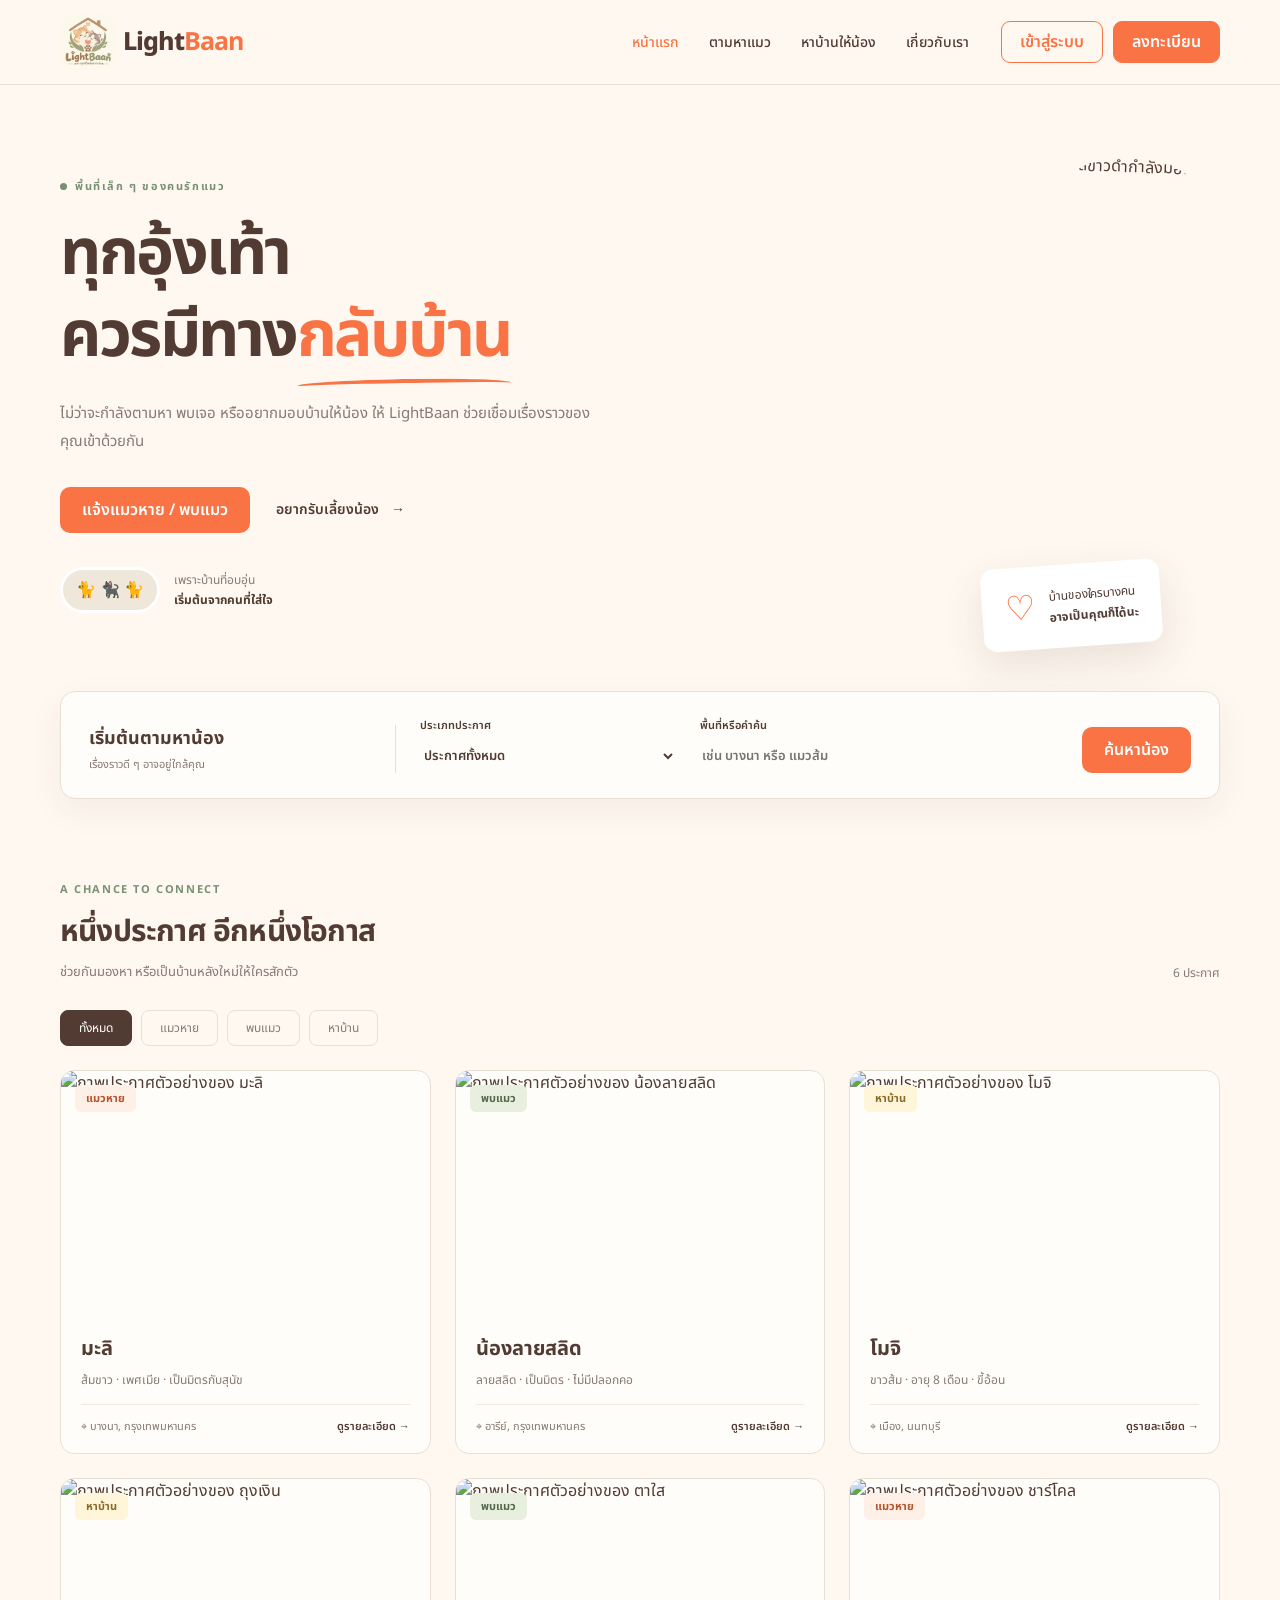
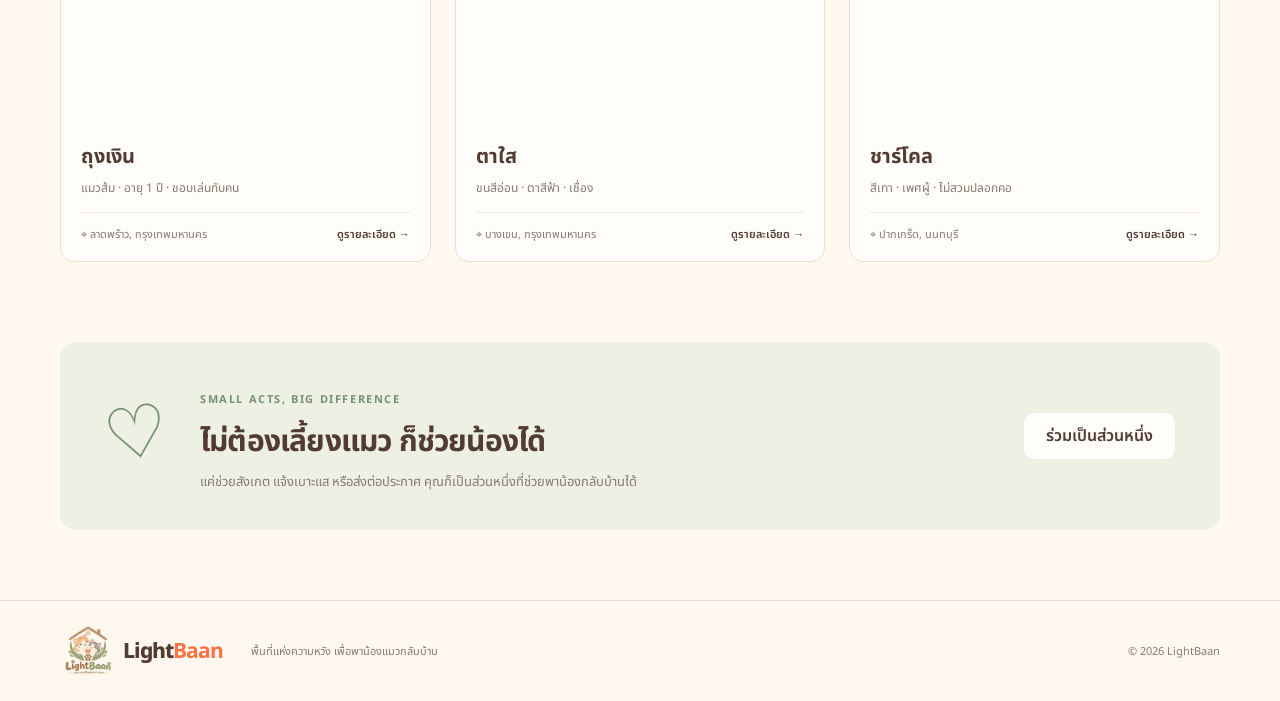
==== index.html @ 273c05b1 "แก้โลโก้" ====
<!DOCTYPE html>
<html lang="th">
<head>
  <meta charset="UTF-8">
  <meta name="viewport" content="width=device-width, initial-scale=1.0">
  <meta name="description" content="LightBaan เว็บไซต์ช่วยตามหาแมวและหาบ้านให้แมวในชุมชน">
  <title>LightBaan | พาน้องแมวกลับบ้าน</title>
  <link rel="icon" type="image/jpeg" href="Logo.jpg">
  <link rel="preconnect" href="https://fonts.googleapis.com">
  <link rel="preconnect" href="https://fonts.gstatic.com" crossorigin>
  <link href="https://fonts.googleapis.com/css2?family=Noto+Sans+Thai:wght@400;500;600;700;800&display=swap" rel="stylesheet">
  <link rel="stylesheet" href="styles.css">
  <script src="app.js" defer></script>
</head>
<body>
  <header class="site-header">
    <div class="container navbar">
      <a class="logo" href="#home" aria-label="LightBaan หน้าแรก"><img class="logo-image" src="Logo.jpg" alt="โลโก้ LightBaan"><span>Light<strong>Baan</strong></span></a>
      <button class="menu-button" id="menuButton" type="button" aria-label="เปิดเมนู" aria-expanded="false"><span></span><span></span><span></span></button>
      <nav class="nav-links" id="navLinks" aria-label="เมนูหลัก"><a class="active" href="#home">หน้าแรก</a><a href="#cats">ตามหาแมว</a><a href="#cats">หาบ้านให้น้อง</a><a href="#about">เกี่ยวกับเรา</a></nav>
      <div class="auth-actions">
        <button class="login-button" type="button" data-coming-soon>เข้าสู่ระบบ</button>
        <button class="register-button" type="button" data-coming-soon>ลงทะเบียน</button>
      </div>
    </div>
  </header>

  <main>
    <section class="hero" id="home">
      <div class="container hero-grid">
        <div class="hero-content">
          <p class="eyebrow"><span></span> พื้นที่เล็ก ๆ ของคนรักแมว</p>
          <h1>ทุกอุ้งเท้า<br>ควรมีทาง<span>กลับบ้าน</span></h1>
          <p class="hero-description">ไม่ว่าจะกำลังตามหา พบเจอ หรืออยากมอบบ้านให้น้อง ให้ LightBaan ช่วยเชื่อมเรื่องราวของคุณเข้าด้วยกัน</p>
          <div class="hero-actions"><button class="primary-button" type="button" data-coming-soon>แจ้งแมวหาย / พบแมว</button><a class="text-link" href="#cats">อยากรับเลี้ยงน้อง <span>→</span></a></div>
          <div class="kind-note"><div class="cat-faces" aria-hidden="true">🐈 🐈‍⬛ 🐈</div><p>เพราะบ้านที่อบอุ่น<br><strong>เริ่มต้นจากคนที่ใส่ใจ</strong></p></div>
        </div>
        <div class="hero-image-wrap">
          <img class="hero-image" src="https://images.unsplash.com/photo-1514888286974-6c03e2ca1dba?auto=format&fit=crop&w=1000&q=85" alt="แมวสีขาวดำกำลังมองกล้อง">
          <div class="image-note"><span>♡</span><p>บ้านของใครบางคน<br><strong>อาจเป็นคุณก็ได้นะ</strong></p></div>
        </div>
      </div>
    </section>

    <section class="search-area">
      <form class="container search-box" id="searchForm">
        <div class="search-heading"><strong>เริ่มต้นตามหาน้อง</strong><span>เรื่องราวดี ๆ อาจอยู่ใกล้คุณ</span></div>
        <label>ประเภทประกาศ<select id="typeFilter"><option value="all">ประกาศทั้งหมด</option><option value="lost">แมวหาย</option><option value="found">พบแมว</option><option value="adopt">หาบ้าน</option></select></label>
        <label>พื้นที่หรือคำค้น<input id="searchInput" type="search" placeholder="เช่น บางนา หรือ แมวส้ม"></label>
        <button class="primary-button" type="submit">ค้นหาน้อง</button>
      </form>
    </section>

    <section class="cats-section container" id="cats">
      <div class="section-heading"><div><p class="section-label">A CHANCE TO CONNECT</p><h2>หนึ่งประกาศ อีกหนึ่งโอกาส</h2><p>ช่วยกันมองหา หรือเป็นบ้านหลังใหม่ให้ใครสักตัว</p></div><span id="resultCount">6 ประกาศ</span></div>
      <div class="filter-buttons" aria-label="กรองประเภทประกาศ"><button class="active" type="button" data-filter="all">ทั้งหมด</button><button type="button" data-filter="lost">แมวหาย</button><button type="button" data-filter="found">พบแมว</button><button type="button" data-filter="adopt">หาบ้าน</button></div>
      <div class="cat-grid" id="catGrid"></div>
      <div class="empty-state" id="emptyState" hidden><h3>ยังไม่พบประกาศที่ตรงกัน</h3><p>ลองเปลี่ยนประเภทหรือใช้คำค้นอื่น</p></div>
    </section>

    <section class="about-section container" id="about">
      <div class="about-icon" aria-hidden="true">♡</div>
      <div><p class="section-label">SMALL ACTS, BIG DIFFERENCE</p><h2>ไม่ต้องเลี้ยงแมว ก็ช่วยน้องได้</h2><p>แค่ช่วยสังเกต แจ้งเบาะแส หรือส่งต่อประกาศ คุณก็เป็นส่วนหนึ่งที่ช่วยพาน้องกลับบ้านได้</p></div>
      <button class="secondary-button" type="button" data-coming-soon>ร่วมเป็นส่วนหนึ่ง</button>
    </section>
  </main>

  <footer class="site-footer"><div class="container footer-content"><a class="logo" href="#home"><img class="logo-image" src="Logo.jpg" alt="โลโก้ LightBaan"><span>Light<strong>Baan</strong></span></a><p>พื้นที่แห่งความหวัง เพื่อพาน้องแมวกลับบ้าน</p><small>© 2026 LightBaan</small></div></footer>

  <dialog id="comingSoonDialog"><button class="dialog-close" id="dialogClose" type="button" aria-label="ปิด">×</button><div class="dialog-icon">♡</div><h2>ฟีเจอร์นี้กำลังพัฒนา</h2><p>ตอนนี้เราทำเฉพาะหน้า Homepage ก่อน ระบบลงประกาศและหน้ารายละเอียดจะเพิ่มในขั้นตอนถัดไป</p><button class="primary-button" id="dialogConfirm" type="button">เข้าใจแล้ว</button></dialog>
</body>
</html>
---- styles.css ----
:root {
  --cream: #fff8f0;
  --white: #fffdf9;
  --orange: #f97345;
  --brown: #513b32;
  --muted: #887970;
  --green: #789174;
  --border: #eadfd3;
}

* { box-sizing: border-box; }
html { scroll-behavior: smooth; scroll-padding-top: 100px; }
body { margin: 0; color: var(--brown); background: var(--cream); font-family: "Noto Sans Thai", Tahoma, sans-serif; }
button, input, select { font: inherit; }
button { cursor: pointer; }
a { color: inherit; text-decoration: none; }
.container { width: min(1160px, calc(100% - 48px)); margin-inline: auto; }

.site-header { position: sticky; top: 0; z-index: 10; border-bottom: 1px solid var(--border); background: rgba(255, 248, 240, 0.94); backdrop-filter: blur(12px); }
.navbar { min-height: 84px; display: flex; align-items: center; gap: 32px; }
.logo { display: inline-flex; align-items: center; gap: 7px; font-size: 25px; font-weight: 800; letter-spacing: -1px; }
.logo-icon, .logo strong { color: var(--orange); }
.logo-icon { font-size: 31px; font-weight: 400; }
.logo-image { width: 56px; height: 56px; border-radius: 12px; object-fit: cover; }
.nav-links { display: flex; align-items: center; gap: 30px; margin-left: auto; font-size: 14px; font-weight: 500; }
.nav-links a { padding-block: 12px; }
.nav-links a:hover, .nav-links a.active { color: var(--orange); }

.auth-actions { display: flex; align-items: center; gap: 10px; }
.login-button, .register-button { min-height: 42px; border-radius: 9px; padding: 0 18px; font-weight: 600; }
.login-button { border: 1px solid var(--orange); color: var(--orange); background: transparent; }
.login-button:hover { color: #fff; background: var(--orange); }
.register-button { border: 1px solid var(--orange); color: #fff; background: var(--orange); }
.register-button:hover { border-color: #dd5c32; background: #dd5c32; }

.primary-button, .secondary-button { min-height: 46px; border: 0; border-radius: 10px; padding: 0 22px; font-weight: 600; transition: 180ms ease; }
.primary-button { color: #fff; background: var(--orange); }
.primary-button:hover { background: #dd5c32; transform: translateY(-2px); }
.secondary-button { color: var(--brown); background: var(--white); }
.secondary-button:hover { transform: translateY(-2px); }
.menu-button { display: none; width: 42px; height: 42px; margin-left: auto; border: 0; border-radius: 9px; background: transparent; }
.menu-button span { display: block; width: 22px; height: 2px; margin: 5px auto; background: var(--brown); }

.hero { padding: 70px 0 92px; }
.hero-grid { display: grid; grid-template-columns: 1fr 0.9fr; align-items: center; gap: 76px; }
.eyebrow, .section-label { color: var(--green); font-size: 11px; font-weight: 700; letter-spacing: 1.6px; }
.eyebrow { display: flex; align-items: center; gap: 8px; }
.eyebrow span { width: 7px; height: 7px; border-radius: 50%; background: var(--green); }
.hero h1 { margin: 19px 0 22px; font-size: clamp(44px, 5vw, 66px); line-height: 1.28; letter-spacing: -2.5px; }
.hero h1 span { position: relative; color: var(--orange); }
.hero h1 span::after { content: ""; position: absolute; left: 0; right: 0; bottom: -5px; height: 7px; border-top: 4px solid var(--orange); border-radius: 50%; transform: rotate(-1deg); }
.hero-description { max-width: 540px; margin: 0; color: var(--muted); font-size: 15px; line-height: 1.9; }
.hero-actions { display: flex; align-items: center; gap: 26px; margin-top: 30px; }
.text-link { font-size: 14px; font-weight: 600; }
.text-link span { margin-left: 8px; }
.kind-note { display: flex; align-items: center; gap: 14px; margin-top: 34px; }
.cat-faces { padding: 8px 13px; border: 3px solid #fff; border-radius: 30px; background: #f0e7db; }
.kind-note p { margin: 0; color: var(--muted); font-size: 12px; line-height: 1.7; }
.kind-note strong { color: var(--brown); }
.hero-image-wrap { position: relative; max-width: 470px; justify-self: end; }
.hero-image { display: block; width: 100%; height: 470px; border-radius: 180px 180px 22px 22px; object-fit: cover; transform: rotate(2deg); }
.image-note { position: absolute; left: -45px; bottom: -22px; display: flex; align-items: center; gap: 14px; padding: 16px 23px; border-radius: 13px; background: #fff; box-shadow: 0 15px 40px rgba(81, 59, 50, 0.12); transform: rotate(-4deg); }
.image-note > span { color: var(--orange); font-size: 34px; }
.image-note p { margin: 0; font-size: 12px; line-height: 1.7; }

.search-area { transform: translateY(-26px); }
.search-box { display: grid; grid-template-columns: 1.2fr 1fr 1.4fr auto; align-items: end; gap: 24px; padding: 25px 28px; border: 1px solid var(--border); border-radius: 15px; background: var(--white); box-shadow: 0 12px 35px rgba(81, 59, 50, 0.06); }
.search-heading { padding-right: 22px; border-right: 1px solid var(--border); }
.search-heading strong, .search-heading span { display: block; }
.search-heading strong { font-size: 18px; }
.search-heading span { margin-top: 4px; color: var(--muted); font-size: 11px; }
.search-box label { font-size: 11px; font-weight: 600; }
.search-box input, .search-box select { width: 100%; height: 34px; margin-top: 5px; border: 0; outline: 0; color: var(--brown); background: transparent; font-size: 13px; }

.cats-section { padding: 45px 0 80px; }
.section-heading { display: flex; align-items: end; justify-content: space-between; gap: 24px; }
.section-heading h2, .about-section h2 { margin: 7px 0; font-size: 30px; letter-spacing: -0.8px; }
.section-heading p:not(.section-label), .about-section p:not(.section-label) { margin: 0; color: var(--muted); font-size: 13px; }
.section-heading > span { color: var(--muted); font-size: 12px; }
.filter-buttons { display: flex; gap: 9px; margin: 28px 0 24px; }
.filter-buttons button { min-height: 36px; padding: 0 18px; border: 1px solid var(--border); border-radius: 8px; color: var(--muted); background: transparent; font-size: 12px; }
.filter-buttons button.active { border-color: var(--brown); color: #fff; background: var(--brown); }
.cat-grid { display: grid; grid-template-columns: repeat(3, 1fr); gap: 24px; }
.cat-card { overflow: hidden; border: 1px solid var(--border); border-radius: 14px; background: var(--white); transition: 180ms ease; }
.cat-card:hover { transform: translateY(-5px); box-shadow: 0 13px 30px rgba(81, 59, 50, 0.08); }
.cat-photo { position: relative; height: 245px; }
.cat-photo img { width: 100%; height: 100%; object-fit: cover; }
.status { position: absolute; top: 14px; left: 14px; padding: 5px 11px; border-radius: 6px; color: #b7522e; background: #fff0e7; font-size: 11px; font-weight: 700; }
.status.found { color: #526a47; background: #e9efdf; }
.status.adopt { color: #8a6b28; background: #fff5d9; }
.cat-info { padding: 18px 20px; }
.cat-info h3 { margin: 0; font-size: 20px; }
.cat-info p { margin: 7px 0 15px; color: var(--muted); font-size: 12px; }
.cat-meta { display: flex; justify-content: space-between; gap: 12px; padding-top: 13px; border-top: 1px solid #f1e9e0; color: var(--muted); font-size: 11px; }
.cat-meta button { padding: 0; border: 0; color: var(--brown); background: transparent; font-weight: 600; }
.empty-state { padding: 45px; border-radius: 14px; text-align: center; background: var(--white); }
.empty-state h3 { margin-top: 0; }
.empty-state p { color: var(--muted); }

.about-section { display: grid; grid-template-columns: auto 1fr auto; align-items: center; gap: 30px; margin-bottom: 70px; padding: 38px 45px; border-radius: 16px; background: #edf0e3; }
.about-icon { color: var(--green); font-size: 72px; transform: rotate(-10deg); }
.site-footer { border-top: 1px solid var(--border); }
.footer-content { min-height: 100px; display: flex; align-items: center; gap: 28px; }
.footer-content .logo { font-size: 21px; }
.footer-content p, .footer-content small { color: var(--muted); font-size: 11px; }
.footer-content small { margin-left: auto; }

dialog { width: min(430px, calc(100% - 36px)); border: 1px solid var(--border); border-radius: 18px; padding: 38px 30px; color: var(--brown); background: var(--cream); text-align: center; }
dialog::backdrop { background: rgba(45, 34, 30, 0.55); backdrop-filter: blur(3px); }
.dialog-close { position: absolute; top: 8px; right: 13px; border: 0; color: var(--brown); background: transparent; font-size: 28px; }
.dialog-icon { color: var(--orange); font-size: 48px; }
dialog h2 { margin: 8px 0; }
dialog p { margin: 0 0 22px; color: var(--muted); font-size: 13px; line-height: 1.8; }

@media (max-width: 900px) {
  .nav-links { gap: 16px; }
  .hero-grid { gap: 40px; }
  .hero-image { height: 410px; }
  .search-box { grid-template-columns: 1fr 1fr; }
  .search-heading { border-right: 0; }
}

@media (max-width: 720px) {
  .container { width: min(100% - 32px, 560px); }
  .navbar { flex-wrap: wrap; min-height: 74px; padding-block: 12px; }
  .logo-image { width: 46px; height: 46px; }
  .menu-button { display: block; }
  .auth-actions { order: 2; margin-left: auto; }
  .login-button, .register-button { min-height: 38px; padding: 0 13px; font-size: 12px; }
  .menu-button { order: 3; margin-left: 0; }
  .nav-links { display: none; width: 100%; flex-direction: column; align-items: stretch; gap: 0; }
  .nav-links.open { display: flex; }
  .nav-links a { padding: 11px 4px; border-top: 1px solid var(--border); }
  .hero { padding: 45px 0 75px; }
  .hero-grid { grid-template-columns: 1fr; }
  .hero-image-wrap { width: 90%; justify-self: center; }
  .hero-image { height: 370px; }
  .image-note { left: -18px; }
  .search-box { grid-template-columns: 1fr; }
  .search-heading { padding-right: 0; }
  .cat-grid { grid-template-columns: repeat(2, 1fr); gap: 15px; }
  .cat-photo { height: 210px; }
  .about-section { grid-template-columns: 1fr; gap: 18px; padding: 28px; }
  .about-icon { display: none; }
  .about-section .secondary-button { justify-self: start; }
  .footer-content { flex-wrap: wrap; gap: 6px 18px; padding-block: 25px; }
  .footer-content small { width: 100%; margin-left: 0; }
}

@media (max-width: 460px) {
  .hero h1 { font-size: 43px; }
  .hero-actions { align-items: flex-start; flex-direction: column; }
  .hero-image { height: 310px; }
  .cat-grid { grid-template-columns: 1fr; }
  .cat-photo { height: 265px; }
  .section-heading { align-items: flex-start; flex-direction: column; }
  .filter-buttons { overflow-x: auto; padding-bottom: 4px; }
  .filter-buttons button { flex: 0 0 auto; }
}
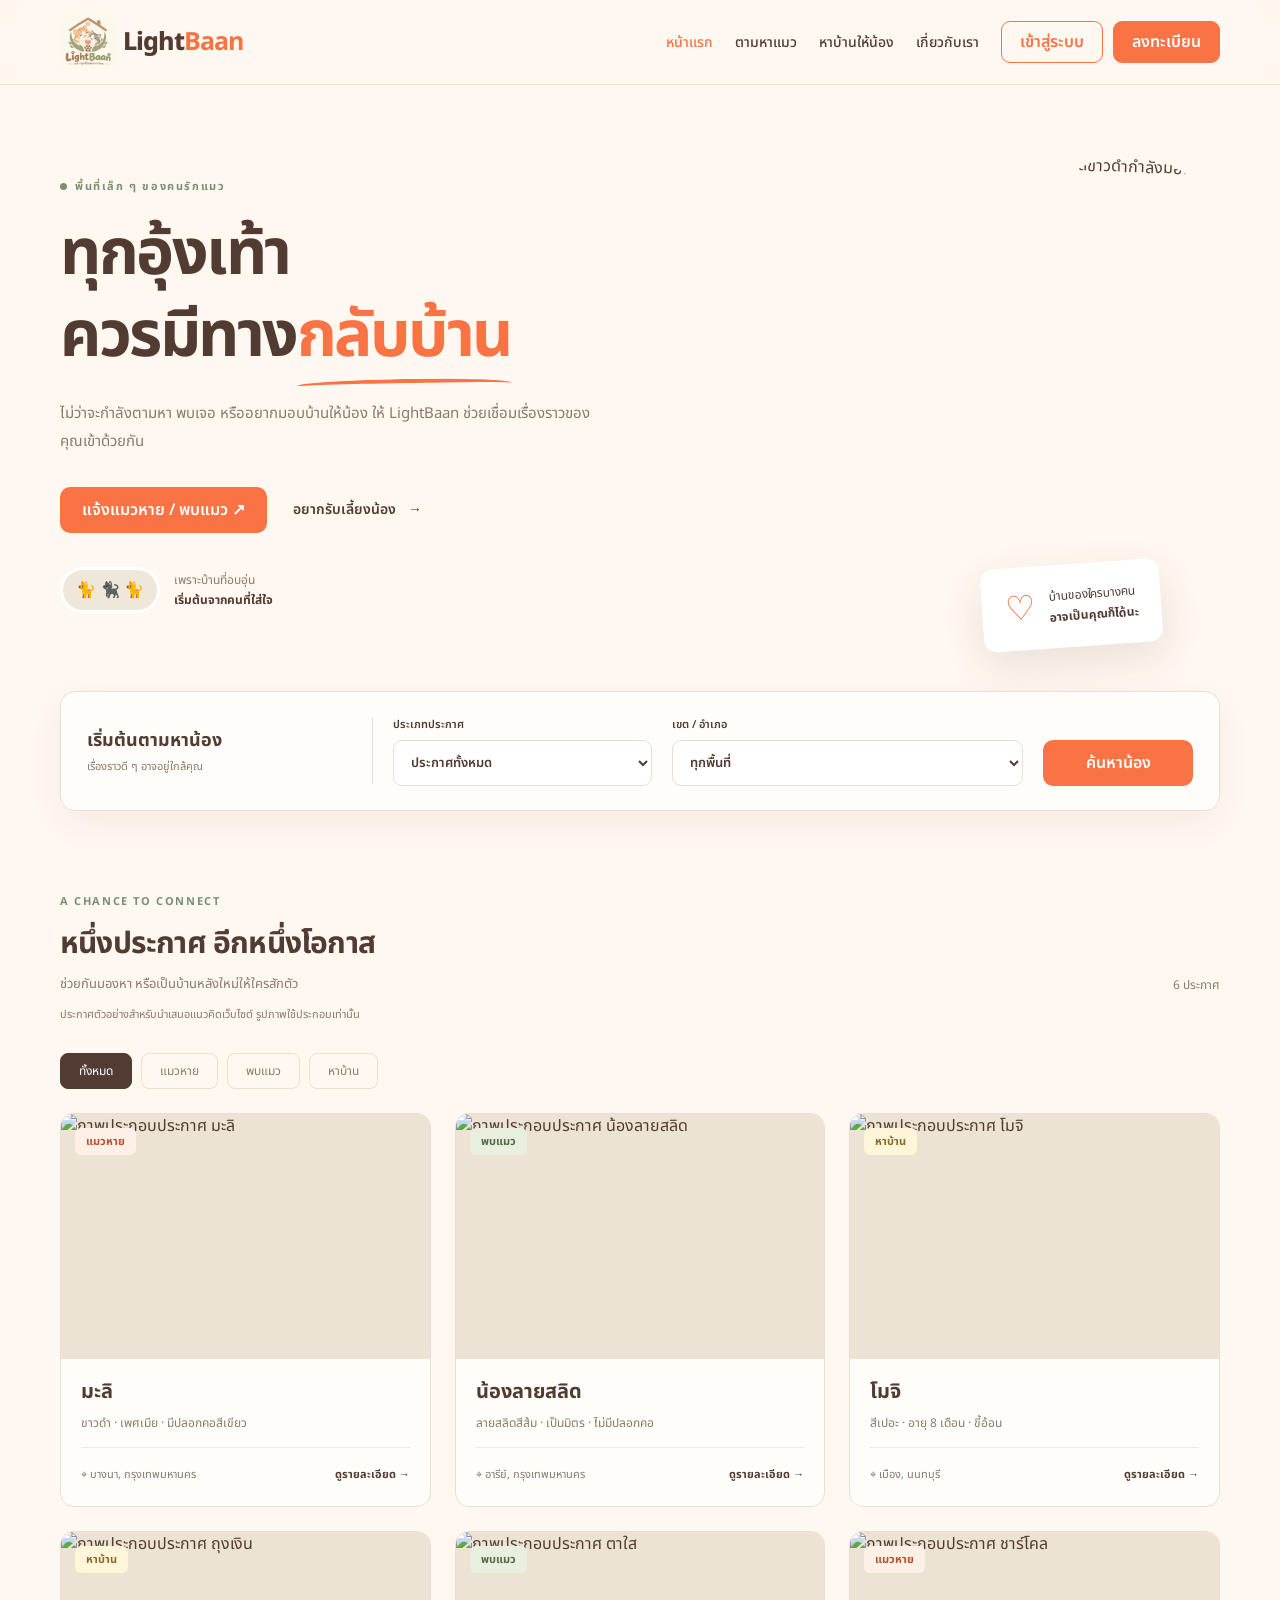
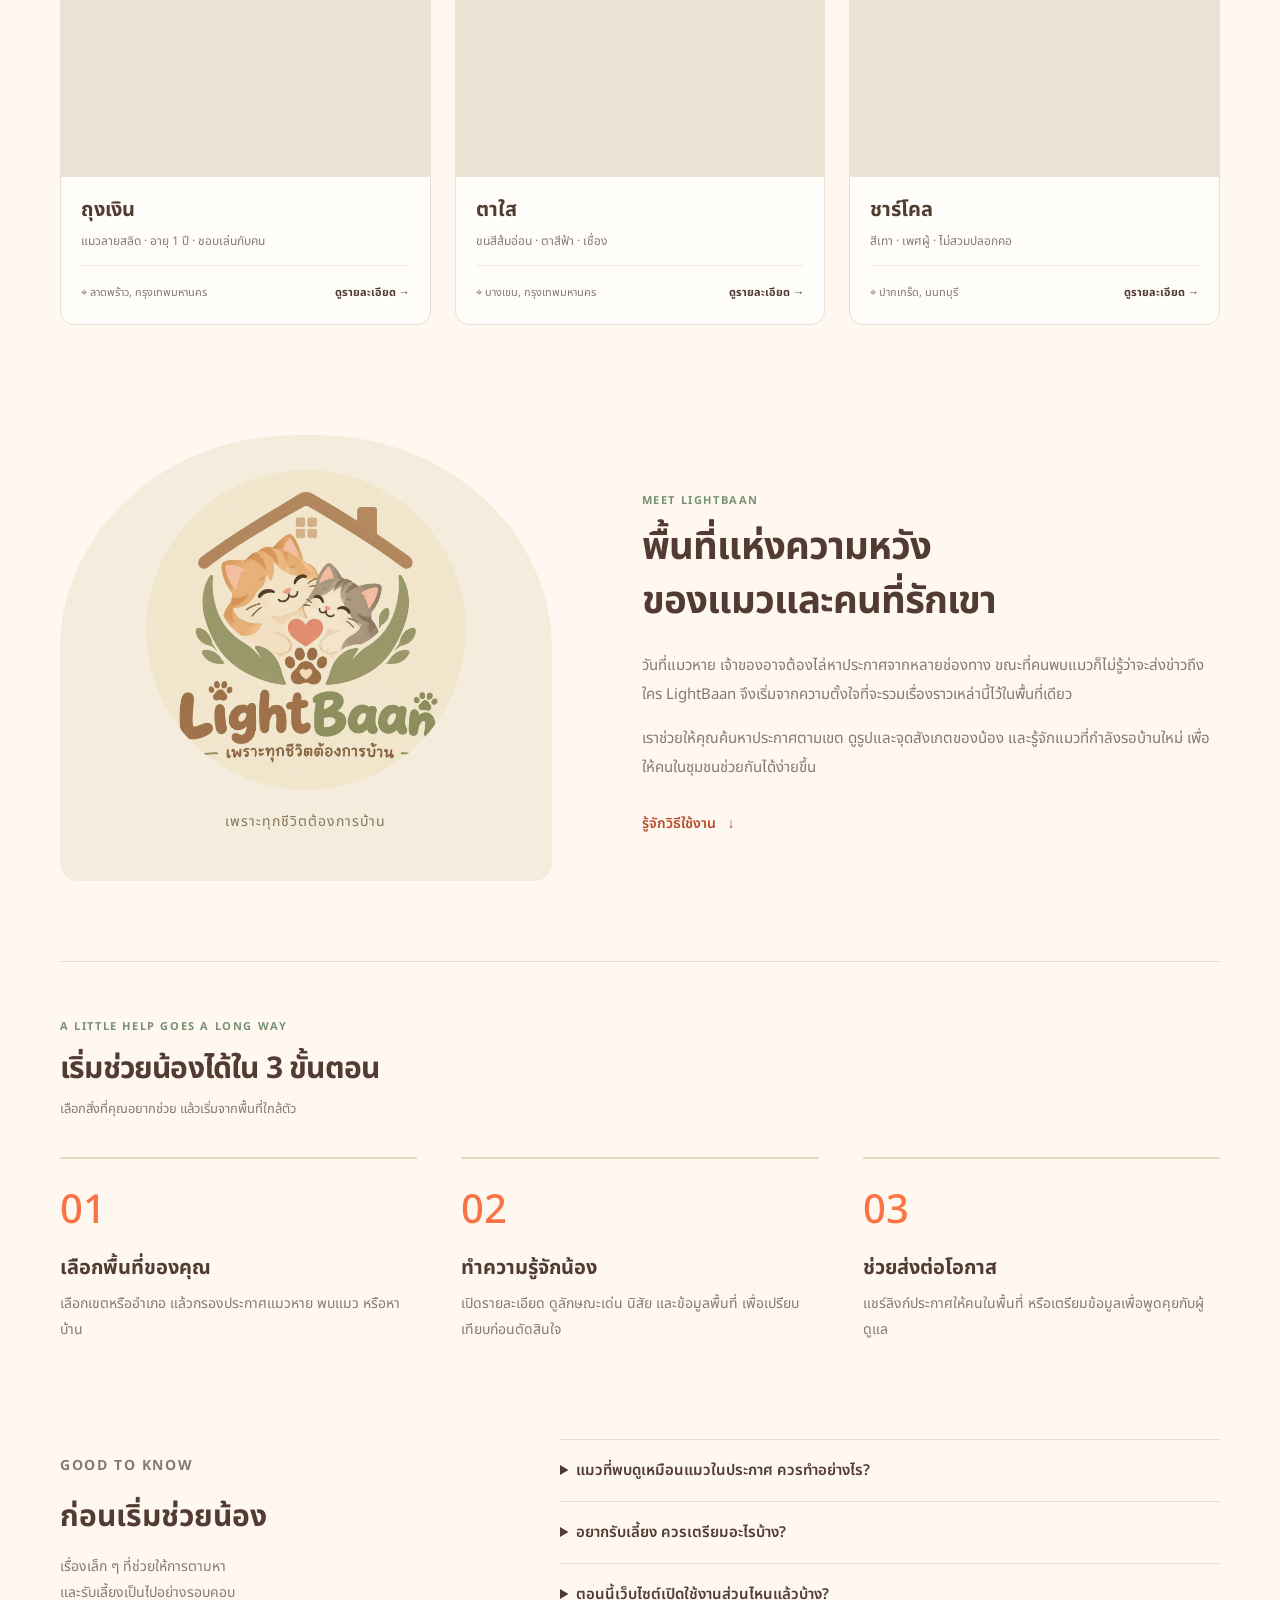
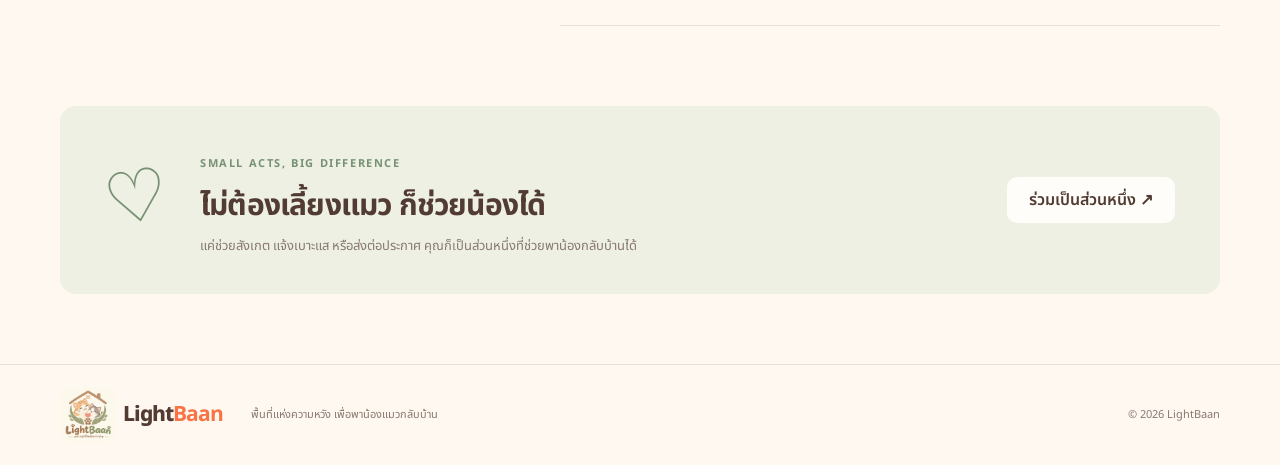
==== commit c9e5b342: "อัพครั้งใหญ่" ====
--- a/index.html
+++ b/index.html
@@ -3,70 +3,73 @@
 <head>
   <meta charset="UTF-8">
   <meta name="viewport" content="width=device-width, initial-scale=1.0">
-  <meta name="description" content="LightBaan เว็บไซต์ช่วยตามหาแมวและหาบ้านให้แมวในชุมชน">
+  <meta name="description" content="LightBaan พื้นที่ช่วยตามหาแมวและหาบ้านให้แมวในชุมชน เลือกดูประกาศตามเขตและรู้จักน้องแต่ละตัว">
   <title>LightBaan | พาน้องแมวกลับบ้าน</title>
   <link rel="icon" type="image/jpeg" href="Logo.jpg">
   <link rel="preconnect" href="https://fonts.googleapis.com">
   <link rel="preconnect" href="https://fonts.gstatic.com" crossorigin>
   <link href="https://fonts.googleapis.com/css2?family=Noto+Sans+Thai:wght@400;500;600;700;800&display=swap" rel="stylesheet">
   <link rel="stylesheet" href="styles.css">
+  <script src="cats.js" defer></script>
   <script src="app.js" defer></script>
 </head>
 <body>
+  <a class="skip-link" href="#main">ข้ามไปยังเนื้อหา</a>
   <header class="site-header">
     <div class="container navbar">
-      <a class="logo" href="#home" aria-label="LightBaan หน้าแรก"><img class="logo-image" src="Logo.jpg" alt="โลโก้ LightBaan"><span>Light<strong>Baan</strong></span></a>
-      <button class="menu-button" id="menuButton" type="button" aria-label="เปิดเมนู" aria-expanded="false"><span></span><span></span><span></span></button>
-      <nav class="nav-links" id="navLinks" aria-label="เมนูหลัก"><a class="active" href="#home">หน้าแรก</a><a href="#cats">ตามหาแมว</a><a href="#cats">หาบ้านให้น้อง</a><a href="#about">เกี่ยวกับเรา</a></nav>
-      <div class="auth-actions">
-        <button class="login-button" type="button" data-coming-soon>เข้าสู่ระบบ</button>
-        <button class="register-button" type="button" data-coming-soon>ลงทะเบียน</button>
-      </div>
+      <a class="logo" href="index.html" aria-label="LightBaan หน้าแรก"><img class="logo-image" src="Logo.jpg" alt=""><span>Light<strong>Baan</strong></span></a>
+      <button class="menu-button" id="menuButton" type="button" aria-label="เปิดเมนู" aria-controls="navLinks" aria-expanded="false"><span></span><span></span><span></span></button>
+      <nav class="nav-links" id="navLinks" aria-label="เมนูหลัก"><a class="active" href="#home" aria-current="page">หน้าแรก</a><a href="#cats" data-category="lost">ตามหาแมว</a><a href="#cats" data-category="adopt">หาบ้านให้น้อง</a><a href="#about">เกี่ยวกับเรา</a></nav>
+      <div class="auth-actions"><a class="login-button" href="auth.html">เข้าสู่ระบบ</a><a class="register-button" href="auth.html?mode=register">ลงทะเบียน</a></div>
     </div>
   </header>
-
-  <main>
+  <main id="main">
     <section class="hero" id="home">
       <div class="container hero-grid">
         <div class="hero-content">
           <p class="eyebrow"><span></span> พื้นที่เล็ก ๆ ของคนรักแมว</p>
           <h1>ทุกอุ้งเท้า<br>ควรมีทาง<span>กลับบ้าน</span></h1>
           <p class="hero-description">ไม่ว่าจะกำลังตามหา พบเจอ หรืออยากมอบบ้านให้น้อง ให้ LightBaan ช่วยเชื่อมเรื่องราวของคุณเข้าด้วยกัน</p>
-          <div class="hero-actions"><button class="primary-button" type="button" data-coming-soon>แจ้งแมวหาย / พบแมว</button><a class="text-link" href="#cats">อยากรับเลี้ยงน้อง <span>→</span></a></div>
+          <div class="hero-actions"><button class="primary-button" type="button" data-coming-soon>แจ้งแมวหาย / พบแมว ↗</button><a class="text-link" href="#cats" data-category="adopt">อยากรับเลี้ยงน้อง <span>→</span></a></div>
           <div class="kind-note"><div class="cat-faces" aria-hidden="true">🐈 🐈‍⬛ 🐈</div><p>เพราะบ้านที่อบอุ่น<br><strong>เริ่มต้นจากคนที่ใส่ใจ</strong></p></div>
         </div>
         <div class="hero-image-wrap">
-          <img class="hero-image" src="https://images.unsplash.com/photo-1514888286974-6c03e2ca1dba?auto=format&fit=crop&w=1000&q=85" alt="แมวสีขาวดำกำลังมองกล้อง">
+          <img class="hero-image" src="https://images.unsplash.com/photo-1514888286974-6c03e2ca1dba?auto=format&fit=crop&w=1000&q=85" alt="แมวสีขาวดำกำลังมองกล้อง" fetchpriority="high">
           <div class="image-note"><span>♡</span><p>บ้านของใครบางคน<br><strong>อาจเป็นคุณก็ได้นะ</strong></p></div>
         </div>
       </div>
     </section>
-
-    <section class="search-area">
+    <section class="search-area" aria-label="ค้นหาประกาศตามพื้นที่">
       <form class="container search-box" id="searchForm">
         <div class="search-heading"><strong>เริ่มต้นตามหาน้อง</strong><span>เรื่องราวดี ๆ อาจอยู่ใกล้คุณ</span></div>
-        <label>ประเภทประกาศ<select id="typeFilter"><option value="all">ประกาศทั้งหมด</option><option value="lost">แมวหาย</option><option value="found">พบแมว</option><option value="adopt">หาบ้าน</option></select></label>
-        <label>พื้นที่หรือคำค้น<input id="searchInput" type="search" placeholder="เช่น บางนา หรือ แมวส้ม"></label>
+        <label for="typeFilter">ประเภทประกาศ<select id="typeFilter"><option value="all">ประกาศทั้งหมด</option><option value="lost">แมวหาย</option><option value="found">พบแมว</option><option value="adopt">หาบ้าน</option></select></label>
+        <label for="districtFilter">เขต / อำเภอ<select id="districtFilter"><option value="all">ทุกพื้นที่</option></select></label>
         <button class="primary-button" type="submit">ค้นหาน้อง</button>
       </form>
     </section>
-
     <section class="cats-section container" id="cats">
-      <div class="section-heading"><div><p class="section-label">A CHANCE TO CONNECT</p><h2>หนึ่งประกาศ อีกหนึ่งโอกาส</h2><p>ช่วยกันมองหา หรือเป็นบ้านหลังใหม่ให้ใครสักตัว</p></div><span id="resultCount">6 ประกาศ</span></div>
-      <div class="filter-buttons" aria-label="กรองประเภทประกาศ"><button class="active" type="button" data-filter="all">ทั้งหมด</button><button type="button" data-filter="lost">แมวหาย</button><button type="button" data-filter="found">พบแมว</button><button type="button" data-filter="adopt">หาบ้าน</button></div>
+      <div class="section-heading"><div><p class="section-label">A CHANCE TO CONNECT</p><h2>หนึ่งประกาศ อีกหนึ่งโอกาส</h2><p>ช่วยกันมองหา หรือเป็นบ้านหลังใหม่ให้ใครสักตัว</p></div><span id="resultCount" role="status">6 ประกาศ</span></div>
+      <p class="sample-note">ประกาศตัวอย่างสำหรับนำเสนอแนวคิดเว็บไซต์ รูปภาพใช้ประกอบเท่านั้น</p>
+      <div class="filter-buttons" role="group" aria-label="กรองประเภทประกาศ"><button class="active" type="button" data-filter="all" aria-pressed="true">ทั้งหมด</button><button type="button" data-filter="lost" aria-pressed="false">แมวหาย</button><button type="button" data-filter="found" aria-pressed="false">พบแมว</button><button type="button" data-filter="adopt" aria-pressed="false">หาบ้าน</button></div>
       <div class="cat-grid" id="catGrid"></div>
-      <div class="empty-state" id="emptyState" hidden><h3>ยังไม่พบประกาศที่ตรงกัน</h3><p>ลองเปลี่ยนประเภทหรือใช้คำค้นอื่น</p></div>
+      <noscript><p>กรุณาเปิด JavaScript เพื่อค้นหาและดูประกาศแมว</p></noscript>
+      <div class="empty-state" id="emptyState" hidden><h3>ยังไม่พบประกาศในพื้นที่นี้</h3><p>ลองเลือกประเภทอื่น หรือดูประกาศจากทุกพื้นที่</p><button class="secondary-button" type="button" id="resetFilters">แสดงประกาศทั้งหมด</button></div>
     </section>
-
-    <section class="about-section container" id="about">
-      <div class="about-icon" aria-hidden="true">♡</div>
-      <div><p class="section-label">SMALL ACTS, BIG DIFFERENCE</p><h2>ไม่ต้องเลี้ยงแมว ก็ช่วยน้องได้</h2><p>แค่ช่วยสังเกต แจ้งเบาะแส หรือส่งต่อประกาศ คุณก็เป็นส่วนหนึ่งที่ช่วยพาน้องกลับบ้านได้</p></div>
-      <button class="secondary-button" type="button" data-coming-soon>ร่วมเป็นส่วนหนึ่ง</button>
+    <section class="story-section container" id="about" aria-labelledby="aboutTitle">
+      <div class="story-visual"><img src="Logo.jpg" alt="แมวสองตัวใต้หลังคาบ้าน สัญลักษณ์ของ LightBaan" loading="lazy"><p>เพราะทุกชีวิตต้องการบ้าน</p></div>
+      <div class="story-copy"><p class="section-label">MEET LIGHTBAAN</p><h2 id="aboutTitle">พื้นที่แห่งความหวัง<br>ของแมวและคนที่รักเขา</h2><p>วันที่แมวหาย เจ้าของอาจต้องไล่หาประกาศจากหลายช่องทาง ขณะที่คนพบแมวก็ไม่รู้ว่าจะส่งข่าวถึงใคร LightBaan จึงเริ่มจากความตั้งใจที่จะรวมเรื่องราวเหล่านี้ไว้ในพื้นที่เดียว</p><p>เราช่วยให้คุณค้นหาประกาศตามเขต ดูรูปและจุดสังเกตของน้อง และรู้จักแมวที่กำลังรอบ้านใหม่ เพื่อให้คนในชุมชนช่วยกันได้ง่ายขึ้น</p><a class="text-link" href="#how-it-works">รู้จักวิธีใช้งาน <span>↓</span></a></div>
     </section>
+    <section class="how-section container" id="how-it-works" aria-labelledby="howTitle">
+      <div class="section-heading"><div><p class="section-label">A LITTLE HELP GOES A LONG WAY</p><h2 id="howTitle">เริ่มช่วยน้องได้ใน 3 ขั้นตอน</h2><p>เลือกสิ่งที่คุณอยากช่วย แล้วเริ่มจากพื้นที่ใกล้ตัว</p></div></div>
+      <ol class="steps"><li><span class="step-number">01</span><h3>เลือกพื้นที่ของคุณ</h3><p>เลือกเขตหรืออำเภอ แล้วกรองประกาศแมวหาย พบแมว หรือหาบ้าน</p></li><li><span class="step-number">02</span><h3>ทำความรู้จักน้อง</h3><p>เปิดรายละเอียด ดูลักษณะเด่น นิสัย และข้อมูลพื้นที่ เพื่อเปรียบเทียบก่อนตัดสินใจ</p></li><li><span class="step-number">03</span><h3>ช่วยส่งต่อโอกาส</h3><p>แชร์ลิงก์ประกาศให้คนในพื้นที่ หรือเตรียมข้อมูลเพื่อพูดคุยกับผู้ดูแล</p></li></ol>
+    </section>
+    <section class="faq-section container" aria-labelledby="faqTitle">
+      <div><p class="section-label">GOOD TO KNOW</p><h2 id="faqTitle">ก่อนเริ่มช่วยน้อง</h2><p>เรื่องเล็ก ๆ ที่ช่วยให้การตามหา<br>และรับเลี้ยงเป็นไปอย่างรอบคอบ</p></div>
+      <div class="faq-list"><details><summary>แมวที่พบดูเหมือนแมวในประกาศ ควรทำอย่างไร?</summary><p>เปรียบเทียบจุดสังเกต สีขน ปลอกคอ และพื้นที่ให้ครบ เตรียมภาพกับเวลาที่พบเพื่อแจ้งผู้ประกาศ รูปที่คล้ายกันเพียงอย่างเดียวยังยืนยันไม่ได้ว่าเป็นแมวตัวเดียวกัน</p></details><details><summary>อยากรับเลี้ยง ควรเตรียมอะไรบ้าง?</summary><p>เตรียมพื้นที่ปลอดภัย อาหาร กระบะทราย และเวลาในการดูแล พูดคุยกับสมาชิกในบ้าน รวมถึงสอบถามนิสัยและประวัติการดูแลของน้องจากผู้ประกาศก่อนตัดสินใจ</p></details><details><summary>ตอนนี้เว็บไซต์เปิดใช้งานส่วนไหนแล้วบ้าง?</summary><p>คุณสามารถกรองประกาศตัวอย่าง เปิดรายละเอียดแมว และทดลองกรอกหน้าสมาชิกได้ ส่วนการลงประกาศ การติดต่อ และการสร้างบัญชีจริงยังอยู่ระหว่างพัฒนา</p></details></div>
+    </section>
+    <section class="about-section container"><div class="about-icon" aria-hidden="true">♡</div><div><p class="section-label">SMALL ACTS, BIG DIFFERENCE</p><h2>ไม่ต้องเลี้ยงแมว ก็ช่วยน้องได้</h2><p>แค่ช่วยสังเกต แจ้งเบาะแส หรือส่งต่อประกาศ คุณก็เป็นส่วนหนึ่งที่ช่วยพาน้องกลับบ้านได้</p></div><a class="secondary-button" href="auth.html?mode=register">ร่วมเป็นส่วนหนึ่ง ↗</a></section>
   </main>
-
-  <footer class="site-footer"><div class="container footer-content"><a class="logo" href="#home"><img class="logo-image" src="Logo.jpg" alt="โลโก้ LightBaan"><span>Light<strong>Baan</strong></span></a><p>พื้นที่แห่งความหวัง เพื่อพาน้องแมวกลับบ้าน</p><small>© 2026 LightBaan</small></div></footer>
-
-  <dialog id="comingSoonDialog"><button class="dialog-close" id="dialogClose" type="button" aria-label="ปิด">×</button><div class="dialog-icon">♡</div><h2>ฟีเจอร์นี้กำลังพัฒนา</h2><p>ตอนนี้เราทำเฉพาะหน้า Homepage ก่อน ระบบลงประกาศและหน้ารายละเอียดจะเพิ่มในขั้นตอนถัดไป</p><button class="primary-button" id="dialogConfirm" type="button">เข้าใจแล้ว</button></dialog>
+  <footer class="site-footer"><div class="container footer-content"><a class="logo" href="index.html"><img class="logo-image" src="Logo.jpg" alt=""><span>Light<strong>Baan</strong></span></a><p>พื้นที่แห่งความหวัง เพื่อพาน้องแมวกลับบ้าน</p><small>© 2026 LightBaan</small></div></footer>
+  <dialog id="comingSoonDialog" aria-labelledby="dialogTitle"><button class="dialog-close" type="button" aria-label="ปิด" data-close-dialog>×</button><div class="dialog-icon" aria-hidden="true">♡</div><h2 id="dialogTitle">ฟีเจอร์นี้กำลังพัฒนา</h2><p>ระบบลงประกาศยังไม่เปิดใช้งาน ระหว่างนี้สามารถค้นหาและดูรายละเอียดประกาศตัวอย่างได้</p><button class="primary-button" type="button" data-close-dialog>เข้าใจแล้ว</button></dialog>
 </body>
 </html>
--- a/styles.css
+++ b/styles.css
@@ -64,13 +64,15 @@
 .image-note p { margin: 0; font-size: 12px; line-height: 1.7; }
 
 .search-area { transform: translateY(-26px); }
-.search-box { display: grid; grid-template-columns: 1.2fr 1fr 1.4fr auto; align-items: end; gap: 24px; padding: 25px 28px; border: 1px solid var(--border); border-radius: 15px; background: var(--white); box-shadow: 0 12px 35px rgba(81, 59, 50, 0.06); }
-.search-heading { padding-right: 22px; border-right: 1px solid var(--border); }
+.search-box { display: grid; grid-template-columns: 1.1fr 1fr 1.35fr 150px; align-items: center; gap: 20px; padding: 24px 26px; border: 1px solid var(--border); border-radius: 15px; background: var(--white); box-shadow: 0 12px 35px rgba(81, 59, 50, 0.06); }
+.search-heading { display: flex; min-height: 66px; flex-direction: column; justify-content: center; padding-right: 22px; border-right: 1px solid var(--border); }
 .search-heading strong, .search-heading span { display: block; }
 .search-heading strong { font-size: 18px; }
 .search-heading span { margin-top: 4px; color: var(--muted); font-size: 11px; }
-.search-box label { font-size: 11px; font-weight: 600; }
-.search-box input, .search-box select { width: 100%; height: 34px; margin-top: 5px; border: 0; outline: 0; color: var(--brown); background: transparent; font-size: 13px; }
+.search-box label { display: flex; flex-direction: column; gap: 7px; font-size: 11px; font-weight: 600; }
+.search-box input, .search-box select { width: 100%; height: 46px; margin: 0; border: 1px solid var(--border); border-radius: 9px; outline: 0; padding: 0 13px; color: var(--brown); background: #fff; font-size: 13px; }
+.search-box input:focus, .search-box select:focus { border-color: var(--orange); box-shadow: 0 0 0 3px rgba(249, 115, 69, 0.12); }
+.search-box > .primary-button { width: 100%; height: 46px; margin-top: 18px; }
 
 .cats-section { padding: 45px 0 80px; }
 .section-heading { display: flex; align-items: end; justify-content: space-between; gap: 24px; }
@@ -157,3 +159,161 @@
   .filter-buttons { overflow-x: auto; padding-bottom: 4px; }
   .filter-buttons button { flex: 0 0 auto; }
 }
+
+/* Shared controls and keyboard navigation */
+[hidden] { display: none !important; }
+a.primary-button, a.secondary-button, a.login-button, a.register-button { display: inline-flex; align-items: center; justify-content: center; gap: 10px; }
+:focus-visible { outline: 3px solid var(--green); outline-offset: 4px; }
+.skip-link { position: fixed; top: -80px; left: 16px; z-index: 100; padding: 12px; background: white; }
+.skip-link:focus { top: 12px; }
+.navbar { gap: 22px; }
+.logo, .auth-actions { flex-shrink: 0; }
+.logo-image { object-fit: contain; }
+.nav-links { gap: 22px; }
+.nav-links a { white-space: nowrap; }
+.cat-photo { display: block; overflow: hidden; background: #ede3d5; }
+.cat-photo img { display: block; transition: transform 250ms ease; }
+.cat-photo:hover img { transform: scale(1.035); }
+.cat-meta { align-items: center; flex-wrap: wrap; }
+.cat-meta a { color: var(--brown); font-weight: 700; padding-block: 5px; }
+.sample-note { color: var(--muted); font-size: 11px; line-height: 1.8; }
+.search-box { grid-template-columns: 1.1fr 1fr 1.35fr 150px; align-items: end; }
+.search-box label { min-width: 0; }
+.search-box > .primary-button { margin-top: 0; }
+.search-box select { min-width: 0; }
+.search-heading { align-self: center; }
+.story-section { display: grid; grid-template-columns: 0.85fr 1fr; align-items: center; gap: 90px; padding-block: 30px 80px; }
+.story-visual { background: #f4eddd; border-radius: 48% 48% 18px 18px; padding: 35px; text-align: center; }
+.story-visual img { width: 100%; max-width: 320px; border-radius: 50%; mix-blend-mode: multiply; }
+.story-visual p { color: #867656; font-size: 14px; letter-spacing: 1px; }
+.story-copy h2 { font-size: clamp(28px, 3vw, 40px); line-height: 1.4; margin: 12px 0 22px; letter-spacing: -1px; }
+.story-copy > p:not(.section-label) { color: var(--muted); line-height: 1.95; font-size: 15px; }
+.story-copy .text-link { display: inline-block; margin-top: 15px; color: #b94d29; }
+.how-section { padding: 45px 0 65px; border-top: 1px solid var(--border); }
+.steps { list-style: none; display: grid; grid-template-columns: repeat(3, 1fr); gap: 44px; margin: 38px 0 0; padding: 0; }
+.steps li { border-top: 2px solid #e8d9c6; padding-top: 22px; }
+.step-number { color: var(--orange); font-size: 40px; font-weight: 500; }
+.steps h3 { margin: 12px 0 8px; font-size: 20px; }
+.steps p { color: var(--muted); font-size: 14px; line-height: 1.9; margin: 0; }
+.faq-section { display: grid; grid-template-columns: 0.8fr 1.2fr; gap: 60px; padding-block: 30px 80px; }
+.faq-section h2 { font-size: 30px; margin: 8px 0; }
+.faq-section p { color: var(--muted); line-height: 1.9; font-size: 14px; }
+.faq-list details { border-bottom: 1px solid var(--border); padding: 19px 0; }
+.faq-list details:first-child { border-top: 1px solid var(--border); }
+.faq-list summary { cursor: pointer; font-size: 15px; font-weight: 600; padding-right: 12px; }
+.faq-list details[open] summary { color: #b94d29; }
+.faq-list p { margin-bottom: 0; }
+
+/* Sign-in and registration page */
+.auth-page { padding-top: 30px; padding-bottom: 65px; }
+.back-link { display: inline-block; font-size: 13px; color: var(--muted); margin-bottom: 25px; }
+.auth-layout { display: grid; grid-template-columns: 0.95fr 1fr; border: 1px solid var(--border); border-radius: 24px; overflow: hidden; background: var(--white); }
+.auth-welcome { padding: 50px; background: #edf0e3; display: flex; flex-direction: column; align-items: flex-start; }
+.auth-welcome h1 { font-size: clamp(30px, 3.5vw, 44px); line-height: 1.4; letter-spacing: -1px; margin: 10px 0 16px; }
+.auth-welcome > p:not(.section-label) { font-size: 14px; color: #6a775b; line-height: 1.9; margin: 0; }
+.auth-welcome > img { width: min(260px, 100%); margin: 25px auto; border-radius: 50%; mix-blend-mode: multiply; }
+.welcome-note { display: flex; align-items: center; gap: 16px; border-top: 1px solid #d5dcc7; width: 100%; padding-top: 20px; margin-top: auto; }
+.welcome-note > span { font-size: 36px; color: var(--green); }
+.welcome-note p { font-size: 12px; line-height: 1.9; margin: 0; color: #647259; }
+.auth-panel { padding: 42px 45px; }
+.auth-tabs { display: grid; grid-template-columns: 1fr 1fr; padding: 5px; gap: 5px; background: #f5ede3; border-radius: 12px; margin-bottom: 30px; }
+.auth-tabs button { border: 0; border-radius: 8px; padding: 11px; color: var(--muted); background: transparent; font-weight: 600; }
+.auth-tabs button.active { color: #a94b2b; background: white; box-shadow: 0 2px 7px #513b3208; }
+.auth-panel h2 { font-size: 26px; line-height: 1.4; margin: 8px 0 10px; }
+.auth-description { font-size: 13px; color: var(--muted); }
+.demo-notice { background: #fff2df; color: #886231; border-radius: 8px; padding: 12px 15px; font-size: 11px; line-height: 1.8; margin: 20px 0; }
+.field { margin-bottom: 17px; }
+.field label { display: block; margin-bottom: 7px; font-size: 13px; font-weight: 600; }
+.field input, #shareLink { width: 100%; min-width: 0; height: 46px; border: 1px solid var(--border); border-radius: 8px; padding: 0 13px; background: white; color: var(--brown); }
+.field small { display: block; font-size: 11px; color: var(--muted); margin-top: 5px; }
+.field small:empty { display: none; }
+.field .field-error { color: #ad3026; }
+.field input[aria-invalid="true"] { border-color: #ad3026; }
+.password-field { position: relative; }
+.password-field input { padding-right: 65px; }
+.password-toggle { position: absolute; right: 7px; top: 5px; bottom: 5px; padding-inline: 10px; border: 0; background: transparent; color: #a14a2b; font-size: 12px; }
+.auth-submit { width: 100%; margin-top: 6px; }
+.auth-switch { text-align: center; color: var(--muted); font-size: 12px; margin: 20px 0 0; }
+.auth-switch button { background: none; border: 0; color: #b94d29; font-weight: 600; }
+.form-feedback { background: #edf0e3; padding: 14px; border-radius: 8px; color: #536345; font-size: 12px; line-height: 1.85; }
+
+/* Individual cat detail */
+.detail-page { padding-bottom: 70px; }
+.breadcrumb { display: flex; flex-wrap: wrap; gap: 12px; font-size: 12px; padding-block: 28px; color: var(--muted); }
+.breadcrumb a:hover { color: var(--orange); }
+.detail-grid { display: grid; grid-template-columns: 1fr 1fr; gap: 50px; align-items: start; }
+.detail-photo { width: 100%; height: 525px; object-fit: cover; border-radius: 20px; background: #eee4d7; display: block; }
+.detail-summary { padding-top: 12px; }
+.detail-summary > .status { position: static; display: inline-block; margin-bottom: 18px; }
+.detail-summary .section-label { margin-bottom: 5px; }
+.detail-summary h1 { font-size: 48px; letter-spacing: -1px; line-height: 1.3; margin: 8px 0 15px; }
+.detail-location { color: var(--muted); font-size: 13px; }
+.detail-intro { font-size: 16px; margin: 20px 0; }
+.cat-facts { display: grid; grid-template-columns: 1fr 1fr; gap: 20px; border-block: 1px solid var(--border); margin: 25px 0; padding: 22px 0; }
+.cat-facts dt { font-size: 12px; color: var(--muted); margin-bottom: 6px; }
+.cat-facts dd { font-size: 14px; font-weight: 600; margin: 0; }
+.detail-actions { display: flex; flex-wrap: wrap; gap: 12px; }
+.detail-actions button { flex: 1 1 190px; font-size: 13px; padding-inline: 13px; }
+.detail-actions .secondary-button { border: 1px solid var(--border); }
+.share-feedback { color: #5d754d; font-size: 12px; }
+#shareFallback label { display: block; font-size: 12px; margin-bottom: 8px; }
+.detail-bottom { display: grid; grid-template-columns: 1.3fr 0.7fr; gap: 65px; margin-top: 45px; align-items: start; }
+.detail-story h2 { font-size: 23px; margin: 0 0 14px; }
+.detail-story p { color: var(--muted); font-size: 14px; line-height: 1.95; margin: 0 0 28px; }
+.publisher { border: 1px solid var(--border); border-radius: 15px; background: var(--white); padding: 28px; }
+.publisher h2 { font-size: 20px; margin: 10px 0; }
+.publisher h3 { font-size: 15px; }
+.publisher p:not(.section-label) { font-size: 12px; line-height: 1.9; color: var(--muted); }
+.publisher-avatar { width: 48px; height: 48px; display: grid; place-items: center; color: var(--green); background: #edf0e3; border-radius: 50%; font-size: 28px; margin-top: 20px; }
+.publisher .secondary-button { border: 1px solid var(--border); margin-top: 8px; width: 100%; }
+.related-section { border-top: 1px solid var(--border); margin-top: 30px; padding-top: 35px; }
+.related-section .cat-grid { margin-top: 28px; }
+.not-found { text-align: center; padding: 90px 0; min-height: 65vh; }
+.not-found h1 { font-size: 32px; }
+.not-found p { color: var(--muted); margin-bottom: 25px; }
+
+@media (max-width: 1050px) {
+  .navbar { flex-wrap: wrap; gap: 14px; padding-block: 12px; }
+  .auth-actions { margin-left: auto; }
+  .nav-links { order: 4; width: 100%; justify-content: center; margin: 0; gap: 30px; }
+  .nav-links a { padding-block: 4px; }
+  .search-box { grid-template-columns: 1fr 1fr auto; }
+  .search-heading { grid-column: 1 / -1; border-right: 0; padding: 0; min-height: auto; }
+  .story-section { gap: 40px; }
+  .auth-panel, .auth-welcome { padding: 32px; }
+  .detail-grid { gap: 30px; }
+}
+@media (max-width: 720px) {
+  html { scroll-padding-top: 150px; }
+  .navbar { gap: 12px; }
+  .navbar .logo { font-size: 22px; }
+  .auth-actions { order: 3; width: 100%; justify-content: flex-end; }
+  .navbar .menu-button { order: 2; margin-left: auto; }
+  .nav-links { order: 4; align-items: stretch; }
+  .nav-links a { padding: 11px 4px; }
+  .search-box { grid-template-columns: 1fr; gap: 16px; padding: 22px; }
+  .search-box > .primary-button { margin-top: 0; }
+  .story-section, .faq-section, .auth-layout, .detail-grid, .detail-bottom { grid-template-columns: 1fr; }
+  .story-section { gap: 28px; padding-bottom: 45px; }
+  .story-visual { padding: 25px; }
+  .story-visual img { max-width: 220px; }
+  .steps { grid-template-columns: 1fr; gap: 20px; margin-top: 25px; }
+  .steps li { padding-left: 65px; position: relative; padding-top: 18px; }
+  .step-number { position: absolute; left: 0; top: 17px; font-size: 32px; }
+  .steps h3 { margin-top: 0; }
+  .faq-section { gap: 20px; padding-block: 0 45px; }
+  .auth-welcome { padding: 28px; }
+  .auth-welcome h1 { font-size: 30px; }
+  .auth-welcome > img, .welcome-note { display: none; }
+  .auth-panel { padding: 28px 22px; }
+  .auth-panel h2 { font-size: 24px; }
+  .detail-photo { height: 380px; }
+  .detail-summary h1 { font-size: 40px; }
+  .detail-bottom { gap: 20px; margin-top: 25px; }
+  .detail-story h2 { font-size: 22px; }
+  .related-section .section-heading { align-items: flex-start; }
+}
+@media (prefers-reduced-motion: reduce) {
+  html { scroll-behavior: auto; }
+  *, *::before, *::after { transition: none !important; }
+}
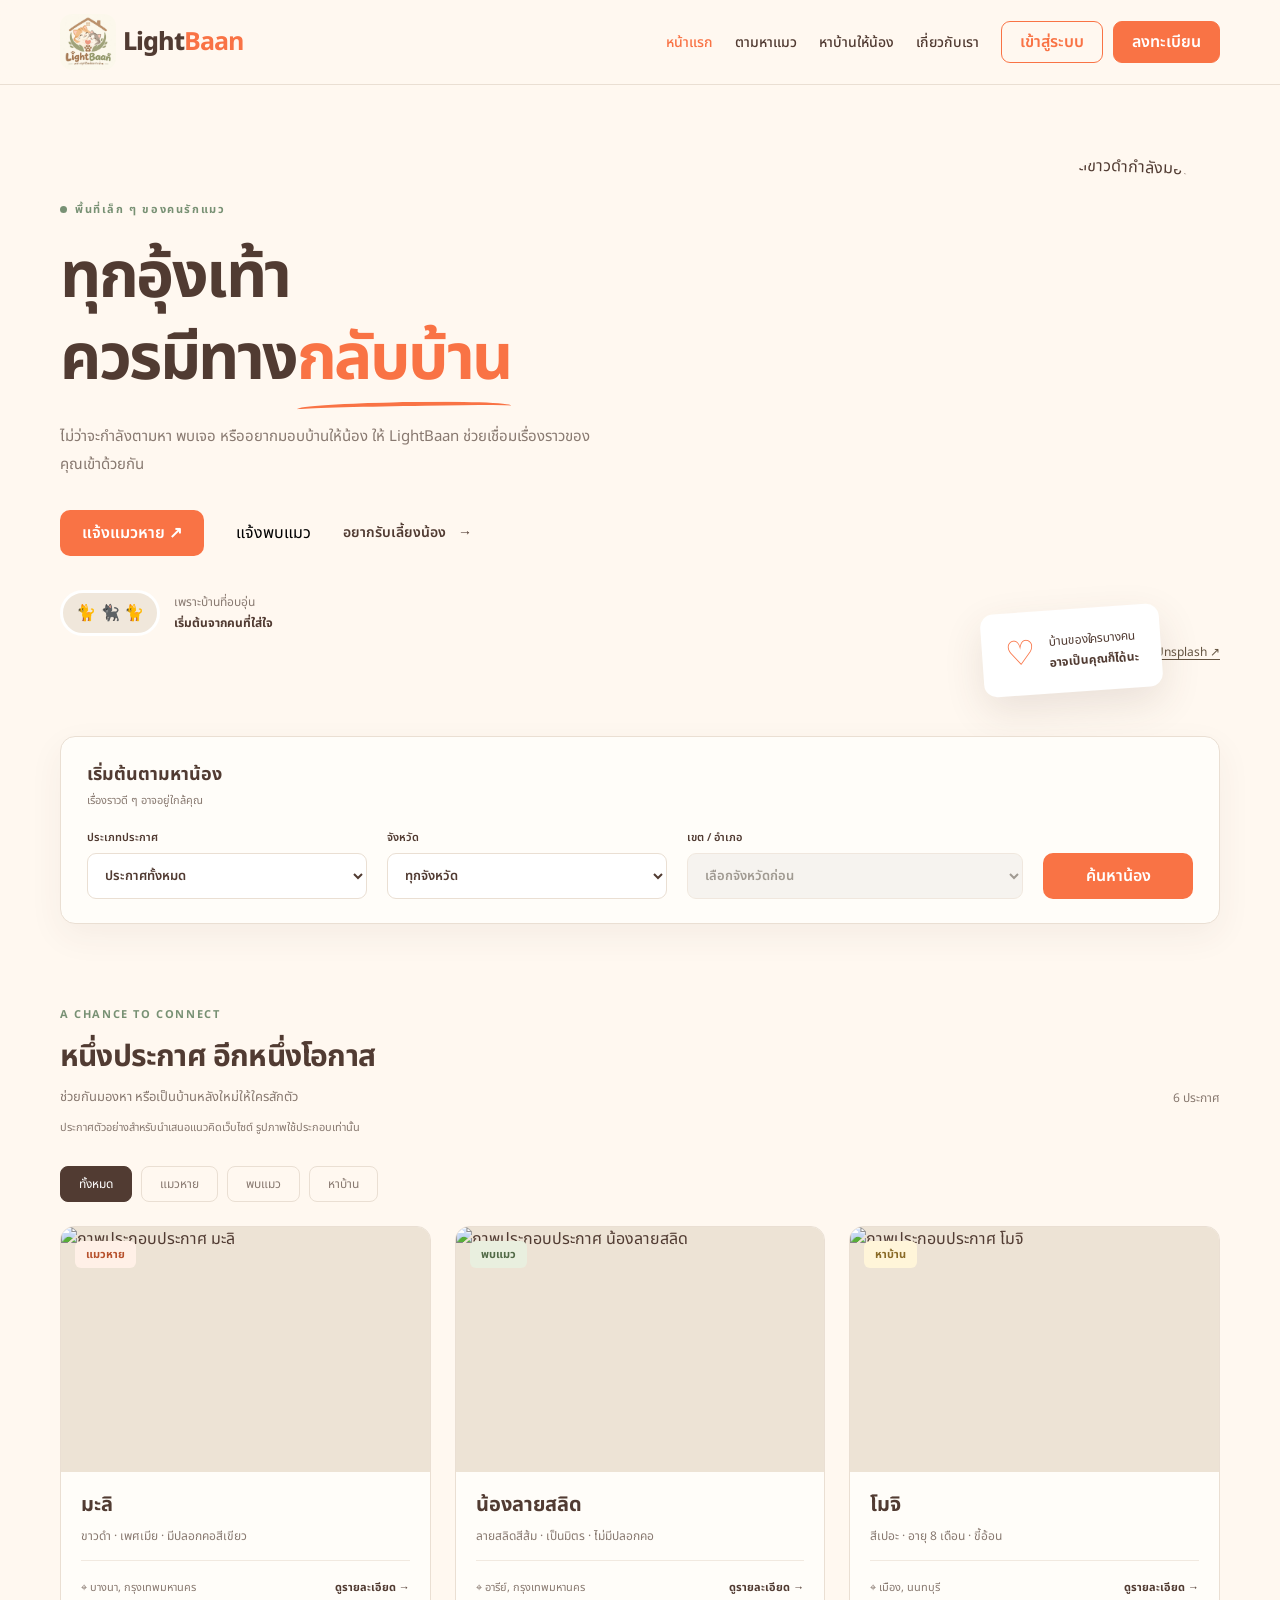
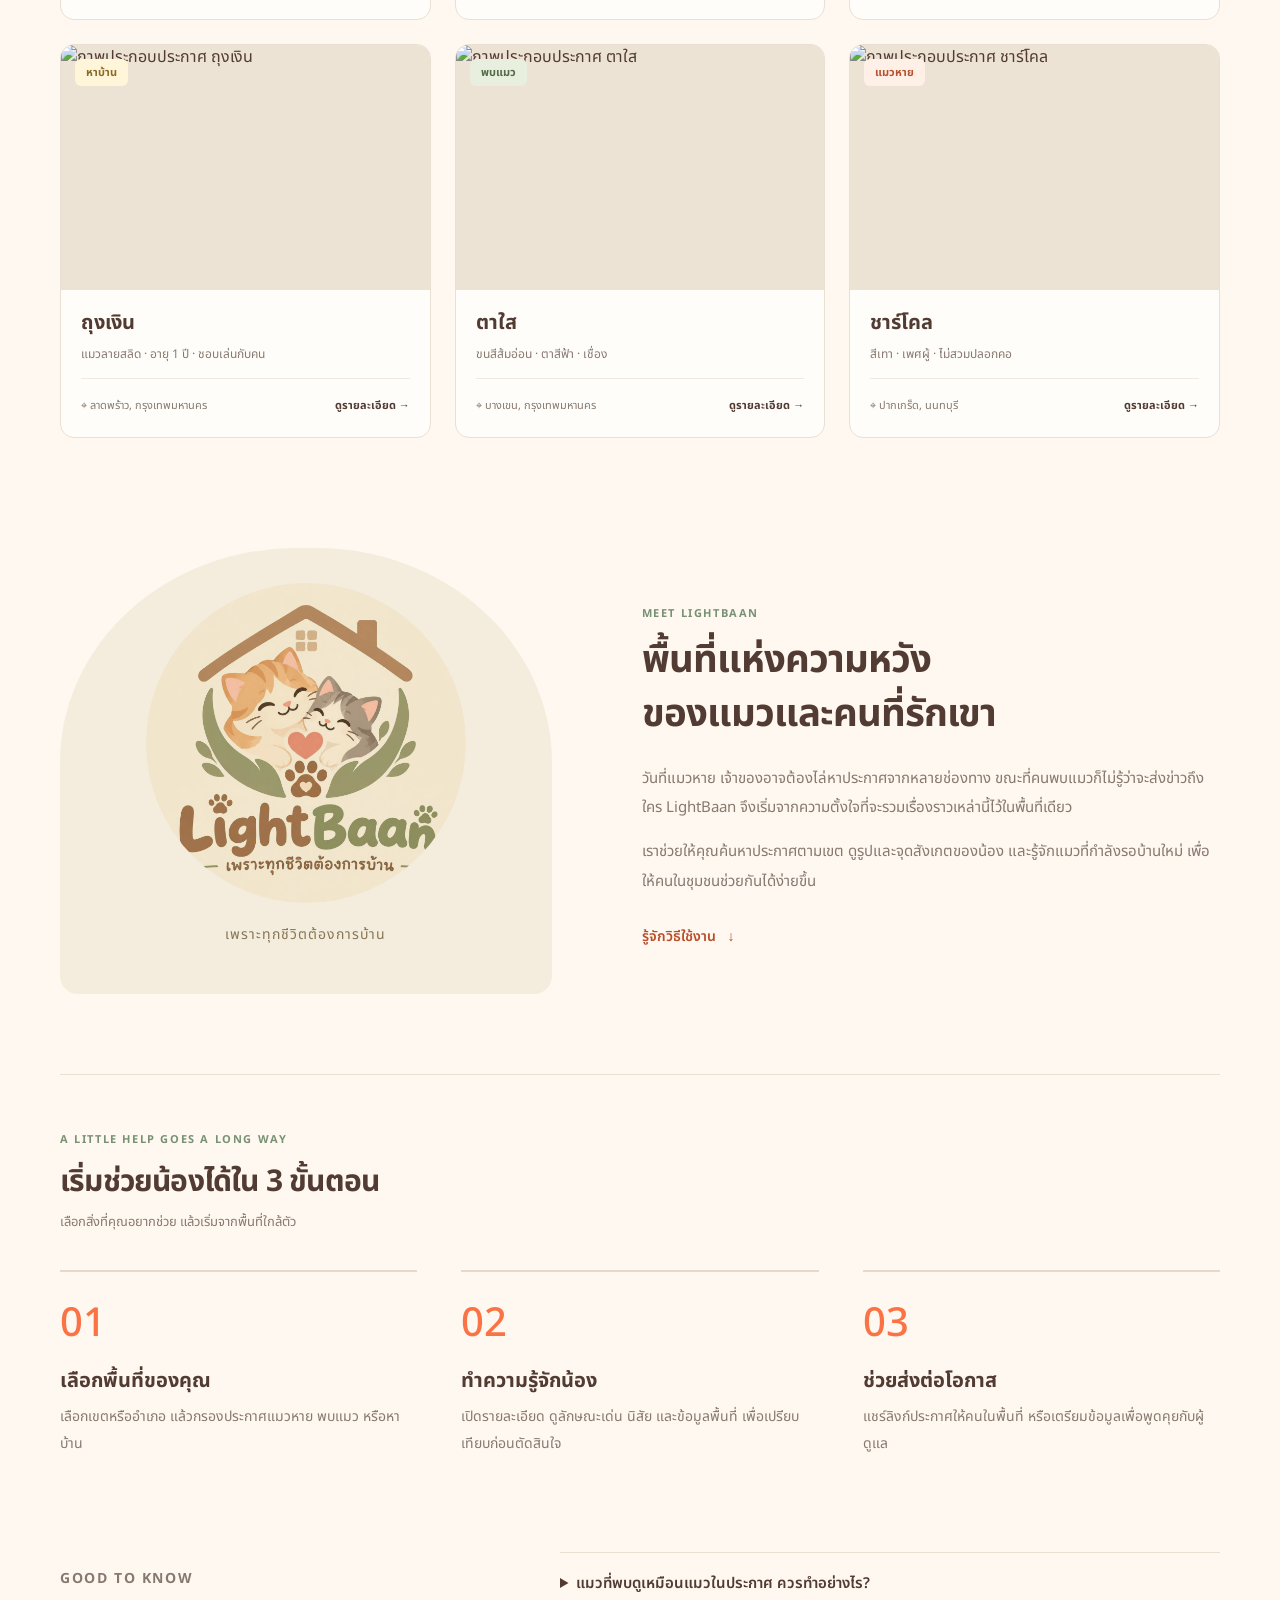
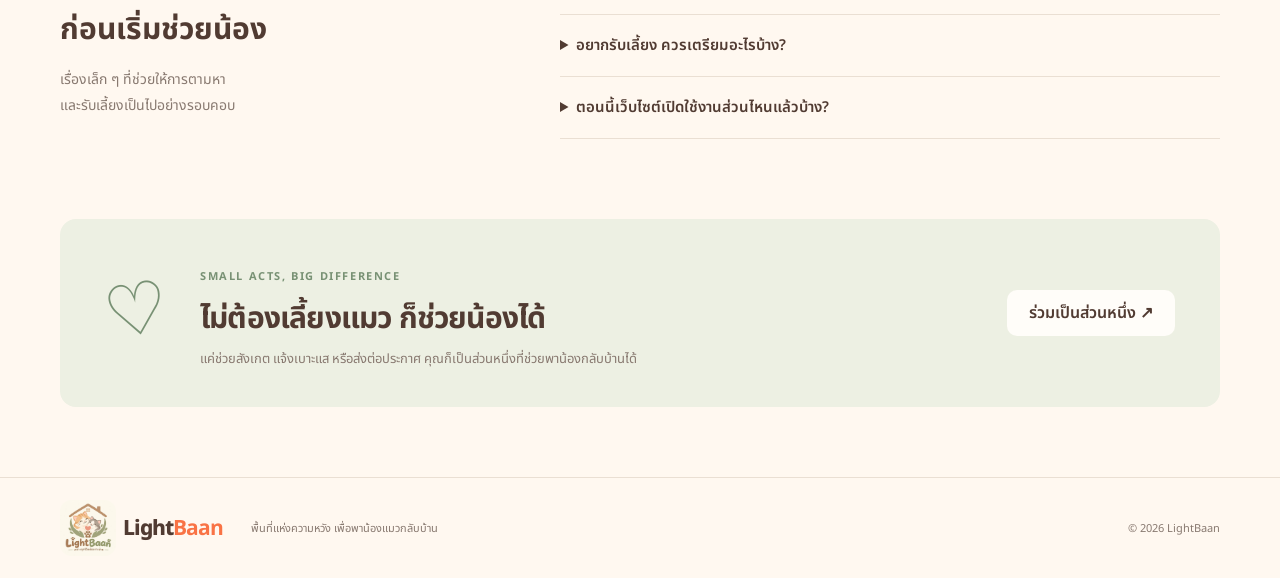
==== commit e8affd17: "อัพเดตหน้าแจ้งแมวหาย" ====
--- a/index.html
+++ b/index.html
@@ -30,11 +30,12 @@
           <p class="eyebrow"><span></span> พื้นที่เล็ก ๆ ของคนรักแมว</p>
           <h1>ทุกอุ้งเท้า<br>ควรมีทาง<span>กลับบ้าน</span></h1>
           <p class="hero-description">ไม่ว่าจะกำลังตามหา พบเจอ หรืออยากมอบบ้านให้น้อง ให้ LightBaan ช่วยเชื่อมเรื่องราวของคุณเข้าด้วยกัน</p>
-          <div class="hero-actions"><button class="primary-button" type="button" data-coming-soon>แจ้งแมวหาย / พบแมว ↗</button><a class="text-link" href="#cats" data-category="adopt">อยากรับเลี้ยงน้อง <span>→</span></a></div>
+          <div class="hero-actions"><a class="primary-button" href="report.html">แจ้งแมวหาย ↗</a><button class="text-link" type="button" data-coming-soon>แจ้งพบแมว</button><a class="text-link" href="#cats" data-category="adopt">อยากรับเลี้ยงน้อง <span>→</span></a></div>
           <div class="kind-note"><div class="cat-faces" aria-hidden="true">🐈 🐈‍⬛ 🐈</div><p>เพราะบ้านที่อบอุ่น<br><strong>เริ่มต้นจากคนที่ใส่ใจ</strong></p></div>
         </div>
         <div class="hero-image-wrap">
           <img class="hero-image" src="https://images.unsplash.com/photo-1514888286974-6c03e2ca1dba?auto=format&fit=crop&w=1000&q=85" alt="แมวสีขาวดำกำลังมองกล้อง" fetchpriority="high">
+          <p class="image-credit hero-credit">ที่มาภาพ: <a href="https://images.unsplash.com/photo-1514888286974-6c03e2ca1dba" target="_blank" rel="noopener noreferrer" aria-label="เปิดภาพแมวต้นทางจาก Unsplash (แท็บใหม่)">Unsplash ↗</a></p>
           <div class="image-note"><span>♡</span><p>บ้านของใครบางคน<br><strong>อาจเป็นคุณก็ได้นะ</strong></p></div>
         </div>
       </div>
@@ -43,7 +44,8 @@
       <form class="container search-box" id="searchForm">
         <div class="search-heading"><strong>เริ่มต้นตามหาน้อง</strong><span>เรื่องราวดี ๆ อาจอยู่ใกล้คุณ</span></div>
         <label for="typeFilter">ประเภทประกาศ<select id="typeFilter"><option value="all">ประกาศทั้งหมด</option><option value="lost">แมวหาย</option><option value="found">พบแมว</option><option value="adopt">หาบ้าน</option></select></label>
-        <label for="districtFilter">เขต / อำเภอ<select id="districtFilter"><option value="all">ทุกพื้นที่</option></select></label>
+        <label for="provinceFilter">จังหวัด<select id="provinceFilter"><option value="all">ทุกจังหวัด</option></select></label>
+        <label for="districtFilter">เขต / อำเภอ<select id="districtFilter" disabled><option value="all">เลือกจังหวัดก่อน</option></select></label>
         <button class="primary-button" type="submit">ค้นหาน้อง</button>
       </form>
     </section>
--- a/styles.css
+++ b/styles.css
@@ -177,7 +177,13 @@
 .cat-meta { align-items: center; flex-wrap: wrap; }
 .cat-meta a { color: var(--brown); font-weight: 700; padding-block: 5px; }
 .sample-note { color: var(--muted); font-size: 11px; line-height: 1.8; }
-.search-box { grid-template-columns: 1.1fr 1fr 1.35fr 150px; align-items: end; }
+.image-credit, .cat-info .image-credit { margin: 8px 0; color: #706458; font-size: 12px; line-height: 1.6; }
+.image-credit a { color: #645441; text-decoration: underline; text-underline-offset: 3px; }
+.image-credit a:hover { color: #a63c16; }
+.hero-credit { text-align: right; margin-top: 18px; }
+.search-box { grid-template-columns: 1fr 1fr 1.2fr 150px; align-items: end; }
+.search-box .search-heading { grid-column: 1 / -1; border-right: 0; padding: 0; min-height: auto; }
+.search-box select:disabled { background: #f3f0eb; color: #797167; cursor: not-allowed; }
 .search-box label { min-width: 0; }
 .search-box > .primary-button { margin-top: 0; }
 .search-box select { min-width: 0; }
@@ -277,7 +283,7 @@
   .auth-actions { margin-left: auto; }
   .nav-links { order: 4; width: 100%; justify-content: center; margin: 0; gap: 30px; }
   .nav-links a { padding-block: 4px; }
-  .search-box { grid-template-columns: 1fr 1fr auto; }
+  .search-box { grid-template-columns: 1fr 1fr; }
   .search-heading { grid-column: 1 / -1; border-right: 0; padding: 0; min-height: auto; }
   .story-section { gap: 40px; }
   .auth-panel, .auth-welcome { padding: 32px; }
@@ -313,6 +319,34 @@
   .detail-story h2 { font-size: 22px; }
   .related-section .section-heading { align-items: flex-start; }
 }
+.report-page { padding-block: 35px 70px; }
+.report-page h1 { font-size: clamp(32px, 5vw, 48px); margin: 12px 0; }
+.report-lead { color: var(--muted); line-height: 1.8; margin-bottom: 30px; }
+.report-layout { display: grid; grid-template-columns: minmax(0, 2fr) minmax(240px, 1fr); gap: 32px; align-items: start; }
+.report-form, .report-result { background: var(--white); padding: 30px; border: 1px solid var(--border); border-radius: 20px; }
+.report-form fieldset { min-width: 0; border: 0; border-top: 1px solid var(--border); padding: 24px 0 12px; margin: 25px 0 0; }
+.report-form legend { padding-right: 16px; font-size: 20px; font-weight: 700; }
+.report-fields { display: grid; grid-template-columns: minmax(0, 1fr) minmax(0, 1fr); gap: 0 20px; }
+.report-form .field { min-width: 0; }
+.report-form input, .report-form select, .report-form textarea { width: 100%; min-width: 0; padding: 12px; border: 1px solid var(--border); border-radius: 9px; background: #fff; color: var(--brown); font: inherit; font-size: 15px; }
+.report-form textarea { resize: vertical; }
+.report-form select:disabled { background: #f3f0eb; }
+.report-form input:focus, .report-form select:focus, .report-form textarea:focus { outline: 2px solid var(--orange); outline-offset: 2px; }
+.report-tips { background: #edf0e3; border-radius: 20px; padding: 30px; }
+.report-tips h2 { font-size: 28px; line-height: 1.5; }
+.report-tips ul { padding-left: 20px; line-height: 1.9; }
+.report-tips li { margin-bottom: 14px; }
+.report-photo { display: block; max-width: 100%; width: 100%; max-height: 350px; object-fit: contain; border-radius: 12px; background: #f3f0eb; margin-block: 16px; }
+.report-result { margin-top: 32px; scroll-margin-top: 150px; }
+.report-result-grid { display: grid; grid-template-columns: minmax(0, 1fr) minmax(0, 1fr); gap: 30px; margin-bottom: 25px; }
+.report-result h3 { font-size: 30px; margin-bottom: 12px; }
+.report-result p { white-space: pre-wrap; overflow-wrap: anywhere; line-height: 1.8; }
+.hero-actions button.text-link { border: 0; background: transparent; font: inherit; cursor: pointer; }
+@media (max-width: 720px) {
+  .report-layout, .report-fields, .report-result-grid { grid-template-columns: minmax(0, 1fr); }
+  .report-form, .report-result, .report-tips { padding: 22px; }
+  .report-form > .primary-button { width: 100%; }
+}
 @media (prefers-reduced-motion: reduce) {
   html { scroll-behavior: auto; }
   *, *::before, *::after { transition: none !important; }
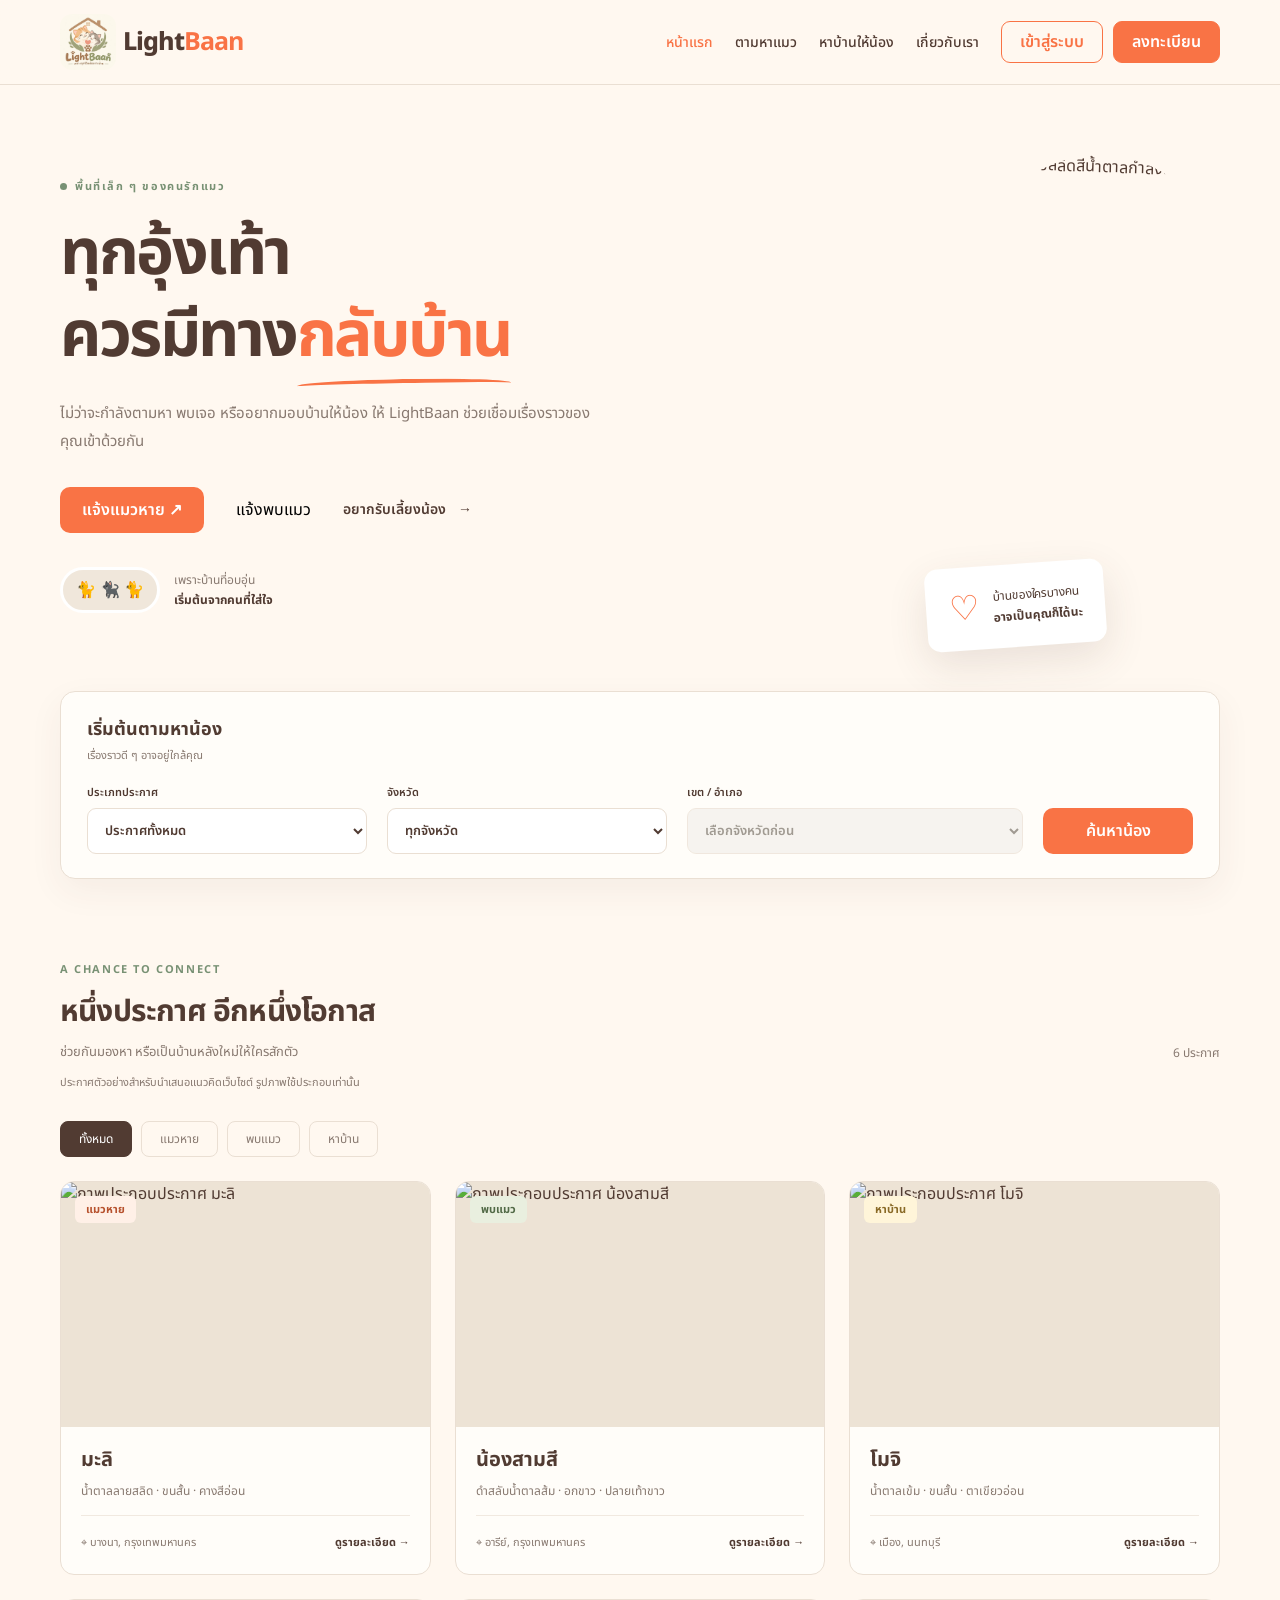
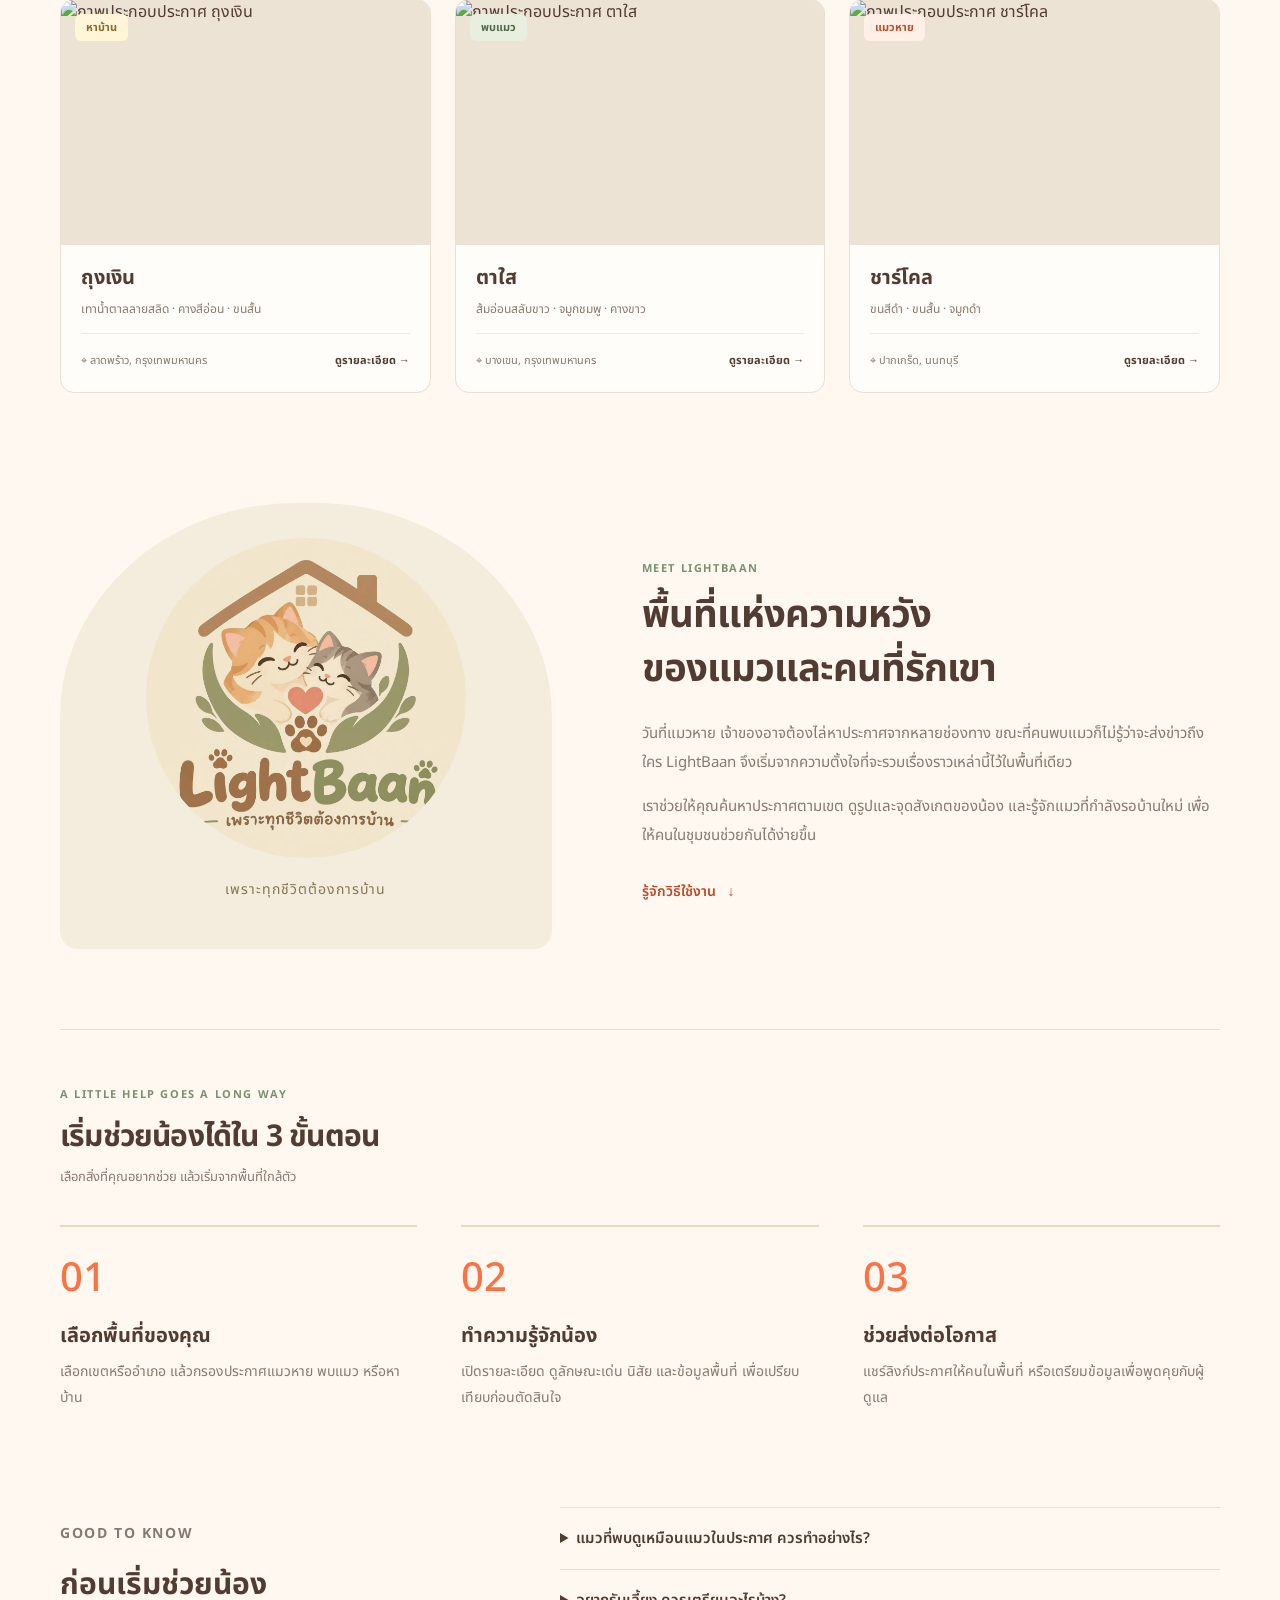
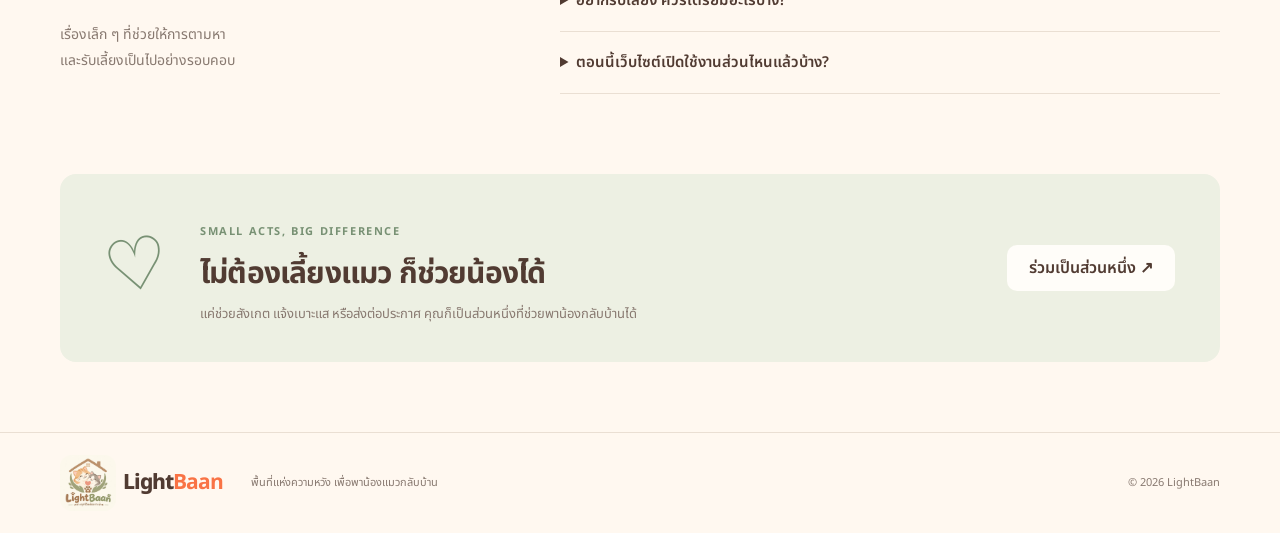
==== commit d910eea7: "เปลี่ยนแมวเป็นแมวตัวเอง" ====
--- a/index.html
+++ b/index.html
@@ -10,8 +10,8 @@
   <link rel="preconnect" href="https://fonts.gstatic.com" crossorigin>
   <link href="https://fonts.googleapis.com/css2?family=Noto+Sans+Thai:wght@400;500;600;700;800&display=swap" rel="stylesheet">
   <link rel="stylesheet" href="styles.css">
-  <script src="cats.js" defer></script>
-  <script src="app.js" defer></script>
+  <script src="cats.js?v=20261013-details" defer></script>
+  <script src="app.js?v=20261013-details" defer></script>
 </head>
 <body>
   <a class="skip-link" href="#main">ข้ามไปยังเนื้อหา</a>
@@ -34,8 +34,7 @@
           <div class="kind-note"><div class="cat-faces" aria-hidden="true">🐈 🐈‍⬛ 🐈</div><p>เพราะบ้านที่อบอุ่น<br><strong>เริ่มต้นจากคนที่ใส่ใจ</strong></p></div>
         </div>
         <div class="hero-image-wrap">
-          <img class="hero-image" src="https://images.unsplash.com/photo-1514888286974-6c03e2ca1dba?auto=format&fit=crop&w=1000&q=85" alt="แมวสีขาวดำกำลังมองกล้อง" fetchpriority="high">
-          <p class="image-credit hero-credit">ที่มาภาพ: <a href="https://images.unsplash.com/photo-1514888286974-6c03e2ca1dba" target="_blank" rel="noopener noreferrer" aria-label="เปิดภาพแมวต้นทางจาก Unsplash (แท็บใหม่)">Unsplash ↗</a></p>
+          <img class="hero-image" src="images/cat-1.jpg" style="object-position: 60% 40%" alt="แมวลายสลิดสีน้ำตาลกำลังมองกล้อง" fetchpriority="high">
           <div class="image-note"><span>♡</span><p>บ้านของใครบางคน<br><strong>อาจเป็นคุณก็ได้นะ</strong></p></div>
         </div>
       </div>
--- a/styles.css
+++ b/styles.css
@@ -244,6 +244,10 @@
 .form-feedback { background: #edf0e3; padding: 14px; border-radius: 8px; color: #536345; font-size: 12px; line-height: 1.85; }
 
 /* Individual cat detail */
+.detail-map-section { margin-top: 35px; padding: 24px; border: 1px solid var(--border); border-radius: 20px; background: #fffdf9; }
+.detail-map-section h2 { margin: 8px 0; }
+#catMap { height: 350px; width: 100%; z-index: 0; border-radius: 14px; background: #e8ede6; }
+.cat-map-pin { display: grid; place-items: center; color: white; background: #ff7043; border: 3px solid white; border-radius: 50%; box-shadow: 0 2px 8px #0005; }
 .detail-page { padding-bottom: 70px; }
 .breadcrumb { display: flex; flex-wrap: wrap; gap: 12px; font-size: 12px; padding-block: 28px; color: var(--muted); }
 .breadcrumb a:hover { color: var(--orange); }
@@ -347,6 +351,14 @@
   .report-form, .report-result, .report-tips { padding: 22px; }
   .report-form > .primary-button { width: 100%; }
 }
+.location-picker { margin: 20px 0 28px; }
+.location-picker p, .location-picker small { font-size: 13px; line-height: 1.8; }
+.report-map { height: 330px; width: 100%; border: 1px solid var(--border); border-radius: 12px; z-index: 0; background: #e8ede6; }
+.map-actions { display: flex; flex-wrap: wrap; gap: 10px; margin-bottom: 12px; }
+.map-actions button:disabled { opacity: .5; cursor: not-allowed; }
+.lost-pin { background: #c74827; color: white; border: 3px solid white; border-radius: 50%; box-shadow: 0 2px 8px #0005; text-align: center; line-height: 24px; }
+#resultMapSection { margin-bottom: 28px; }
+.report-map .leaflet-control-attribution { font-size: 10px; }
 @media (prefers-reduced-motion: reduce) {
   html { scroll-behavior: auto; }
   *, *::before, *::after { transition: none !important; }
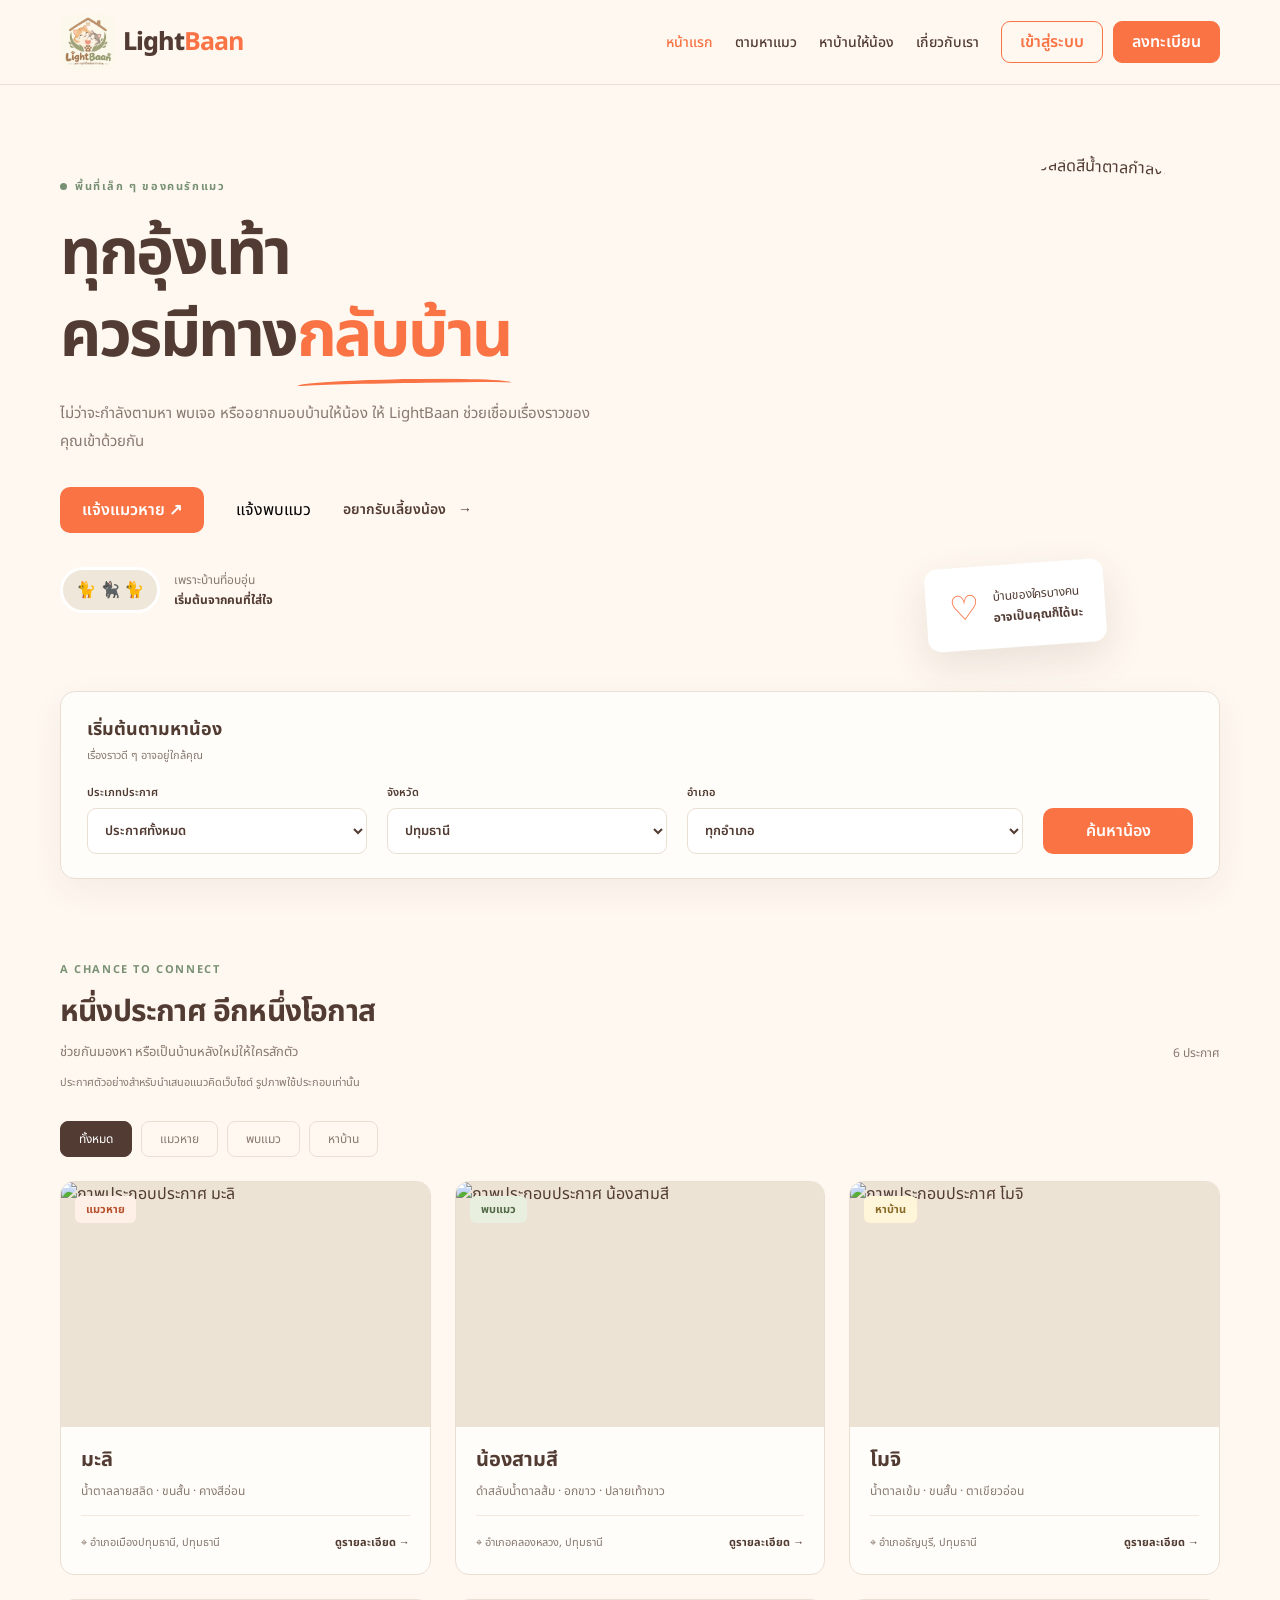
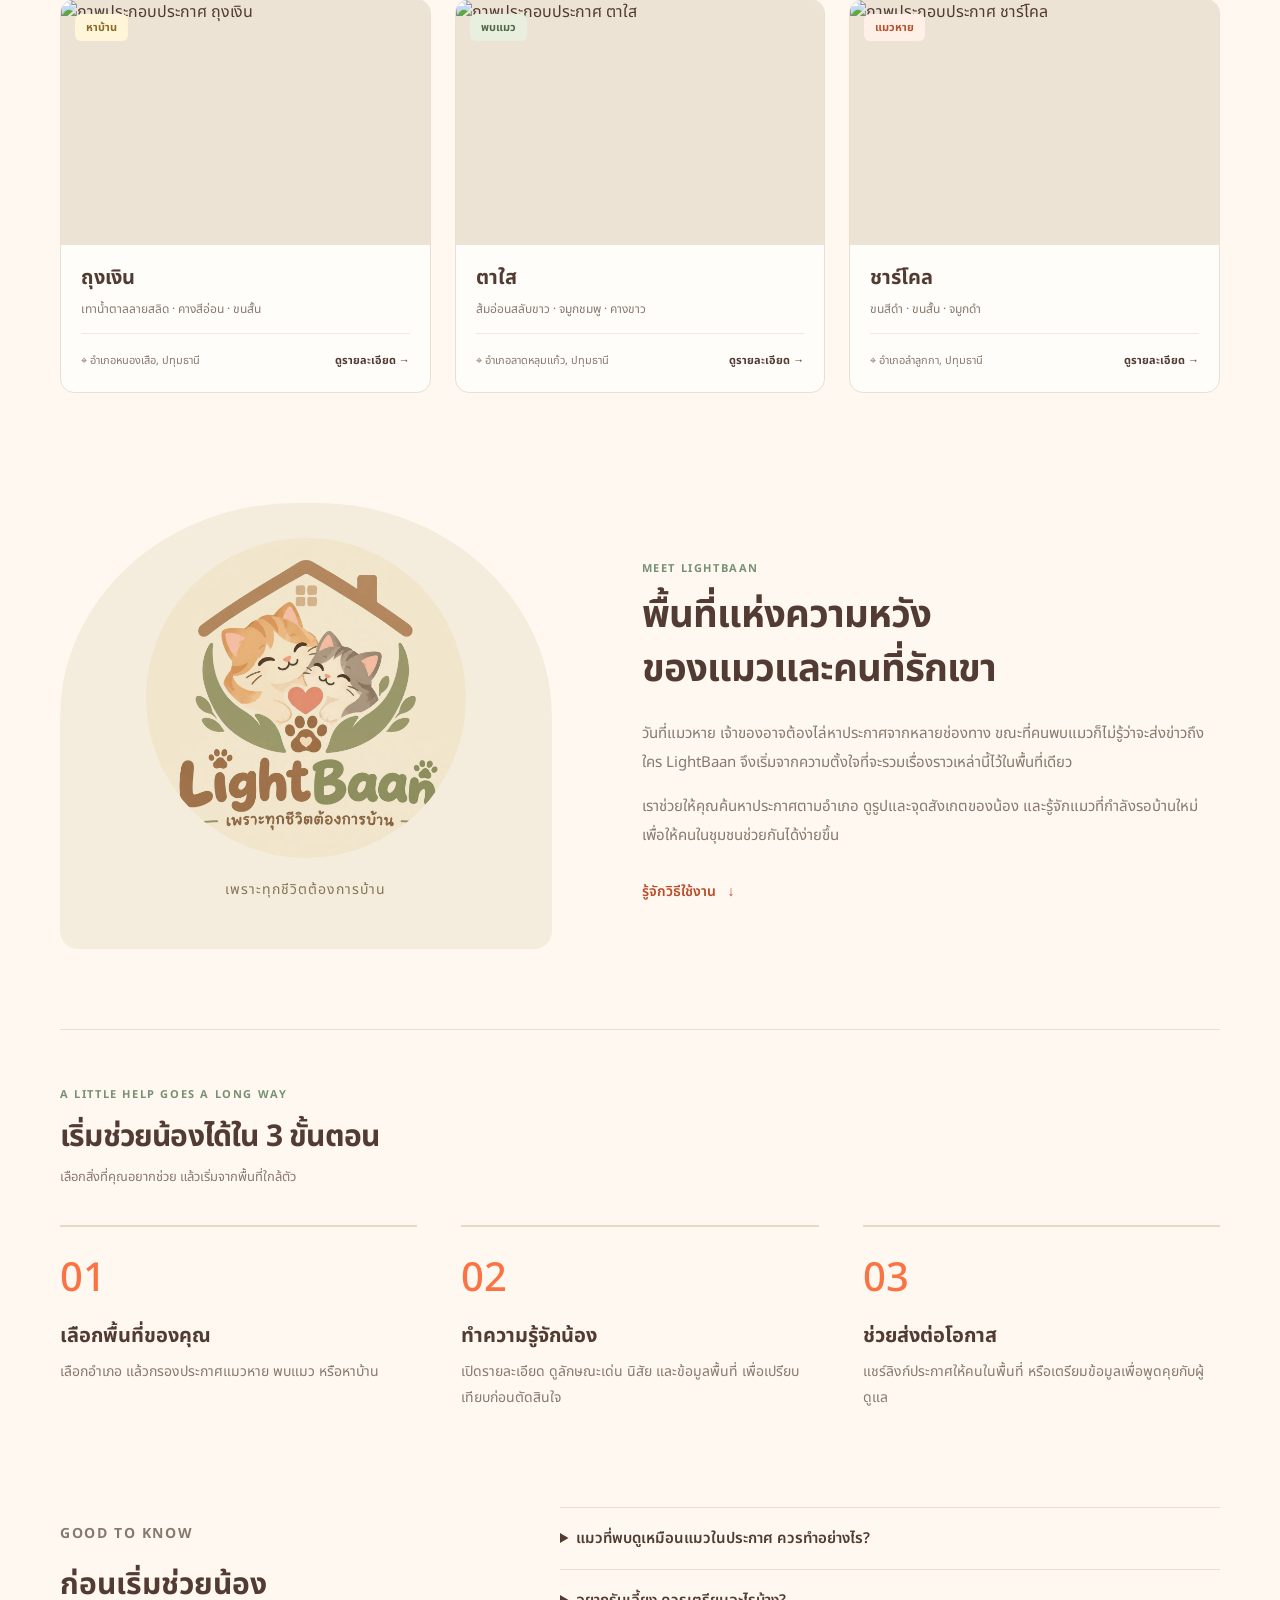
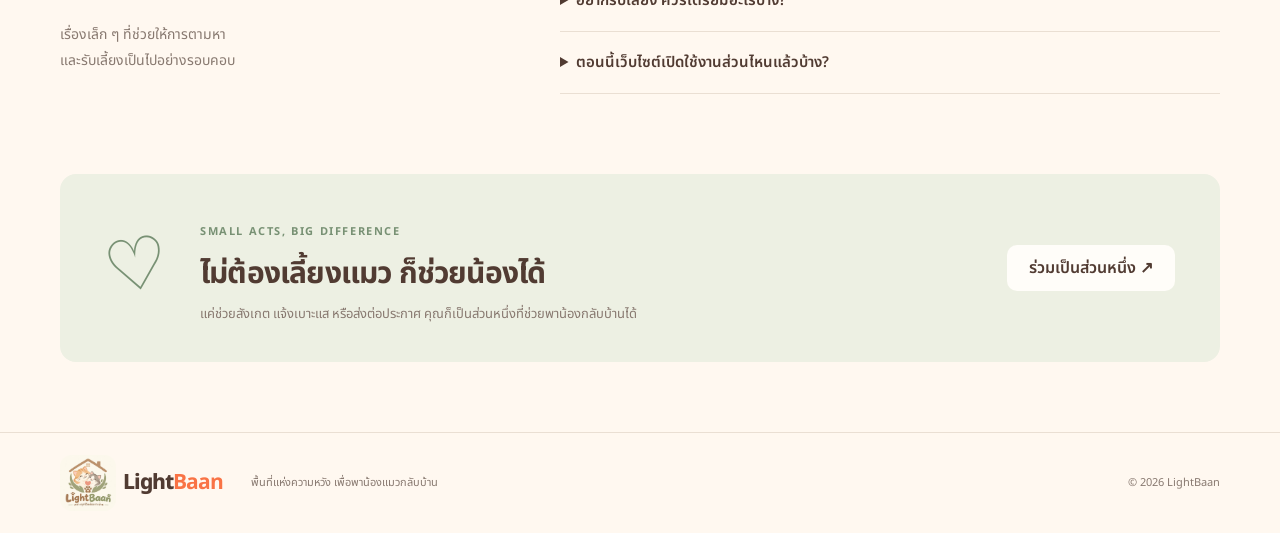
==== commit 32248262: "แก้ภาพไม่ขึ้นกับลดจังหวัดเหลือจังหวัดเดียว" ====
--- a/index.html
+++ b/index.html
@@ -10,8 +10,8 @@
   <link rel="preconnect" href="https://fonts.gstatic.com" crossorigin>
   <link href="https://fonts.googleapis.com/css2?family=Noto+Sans+Thai:wght@400;500;600;700;800&display=swap" rel="stylesheet">
   <link rel="stylesheet" href="styles.css">
-  <script src="cats.js?v=20261013-details" defer></script>
-  <script src="app.js?v=20261013-details" defer></script>
+  <script src="cats.js?v=20261013-pathum" defer></script>
+  <script src="app.js?v=20261013-pathum" defer></script>
 </head>
 <body>
   <a class="skip-link" href="#main">ข้ามไปยังเนื้อหา</a>
@@ -43,8 +43,8 @@
       <form class="container search-box" id="searchForm">
         <div class="search-heading"><strong>เริ่มต้นตามหาน้อง</strong><span>เรื่องราวดี ๆ อาจอยู่ใกล้คุณ</span></div>
         <label for="typeFilter">ประเภทประกาศ<select id="typeFilter"><option value="all">ประกาศทั้งหมด</option><option value="lost">แมวหาย</option><option value="found">พบแมว</option><option value="adopt">หาบ้าน</option></select></label>
-        <label for="provinceFilter">จังหวัด<select id="provinceFilter"><option value="all">ทุกจังหวัด</option></select></label>
-        <label for="districtFilter">เขต / อำเภอ<select id="districtFilter" disabled><option value="all">เลือกจังหวัดก่อน</option></select></label>
+        <label for="provinceFilter">จังหวัด<select id="provinceFilter"><option value="ปทุมธานี">ปทุมธานี</option></select></label>
+        <label for="districtFilter">อำเภอ<select id="districtFilter" disabled><option value="all">เลือกอำเภอ</option></select></label>
         <button class="primary-button" type="submit">ค้นหาน้อง</button>
       </form>
     </section>
@@ -58,11 +58,11 @@
     </section>
     <section class="story-section container" id="about" aria-labelledby="aboutTitle">
       <div class="story-visual"><img src="Logo.jpg" alt="แมวสองตัวใต้หลังคาบ้าน สัญลักษณ์ของ LightBaan" loading="lazy"><p>เพราะทุกชีวิตต้องการบ้าน</p></div>
-      <div class="story-copy"><p class="section-label">MEET LIGHTBAAN</p><h2 id="aboutTitle">พื้นที่แห่งความหวัง<br>ของแมวและคนที่รักเขา</h2><p>วันที่แมวหาย เจ้าของอาจต้องไล่หาประกาศจากหลายช่องทาง ขณะที่คนพบแมวก็ไม่รู้ว่าจะส่งข่าวถึงใคร LightBaan จึงเริ่มจากความตั้งใจที่จะรวมเรื่องราวเหล่านี้ไว้ในพื้นที่เดียว</p><p>เราช่วยให้คุณค้นหาประกาศตามเขต ดูรูปและจุดสังเกตของน้อง และรู้จักแมวที่กำลังรอบ้านใหม่ เพื่อให้คนในชุมชนช่วยกันได้ง่ายขึ้น</p><a class="text-link" href="#how-it-works">รู้จักวิธีใช้งาน <span>↓</span></a></div>
+      <div class="story-copy"><p class="section-label">MEET LIGHTBAAN</p><h2 id="aboutTitle">พื้นที่แห่งความหวัง<br>ของแมวและคนที่รักเขา</h2><p>วันที่แมวหาย เจ้าของอาจต้องไล่หาประกาศจากหลายช่องทาง ขณะที่คนพบแมวก็ไม่รู้ว่าจะส่งข่าวถึงใคร LightBaan จึงเริ่มจากความตั้งใจที่จะรวมเรื่องราวเหล่านี้ไว้ในพื้นที่เดียว</p><p>เราช่วยให้คุณค้นหาประกาศตามอำเภอ ดูรูปและจุดสังเกตของน้อง และรู้จักแมวที่กำลังรอบ้านใหม่ เพื่อให้คนในชุมชนช่วยกันได้ง่ายขึ้น</p><a class="text-link" href="#how-it-works">รู้จักวิธีใช้งาน <span>↓</span></a></div>
     </section>
     <section class="how-section container" id="how-it-works" aria-labelledby="howTitle">
       <div class="section-heading"><div><p class="section-label">A LITTLE HELP GOES A LONG WAY</p><h2 id="howTitle">เริ่มช่วยน้องได้ใน 3 ขั้นตอน</h2><p>เลือกสิ่งที่คุณอยากช่วย แล้วเริ่มจากพื้นที่ใกล้ตัว</p></div></div>
-      <ol class="steps"><li><span class="step-number">01</span><h3>เลือกพื้นที่ของคุณ</h3><p>เลือกเขตหรืออำเภอ แล้วกรองประกาศแมวหาย พบแมว หรือหาบ้าน</p></li><li><span class="step-number">02</span><h3>ทำความรู้จักน้อง</h3><p>เปิดรายละเอียด ดูลักษณะเด่น นิสัย และข้อมูลพื้นที่ เพื่อเปรียบเทียบก่อนตัดสินใจ</p></li><li><span class="step-number">03</span><h3>ช่วยส่งต่อโอกาส</h3><p>แชร์ลิงก์ประกาศให้คนในพื้นที่ หรือเตรียมข้อมูลเพื่อพูดคุยกับผู้ดูแล</p></li></ol>
+      <ol class="steps"><li><span class="step-number">01</span><h3>เลือกพื้นที่ของคุณ</h3><p>เลือกอำเภอ แล้วกรองประกาศแมวหาย พบแมว หรือหาบ้าน</p></li><li><span class="step-number">02</span><h3>ทำความรู้จักน้อง</h3><p>เปิดรายละเอียด ดูลักษณะเด่น นิสัย และข้อมูลพื้นที่ เพื่อเปรียบเทียบก่อนตัดสินใจ</p></li><li><span class="step-number">03</span><h3>ช่วยส่งต่อโอกาส</h3><p>แชร์ลิงก์ประกาศให้คนในพื้นที่ หรือเตรียมข้อมูลเพื่อพูดคุยกับผู้ดูแล</p></li></ol>
     </section>
     <section class="faq-section container" aria-labelledby="faqTitle">
       <div><p class="section-label">GOOD TO KNOW</p><h2 id="faqTitle">ก่อนเริ่มช่วยน้อง</h2><p>เรื่องเล็ก ๆ ที่ช่วยให้การตามหา<br>และรับเลี้ยงเป็นไปอย่างรอบคอบ</p></div>
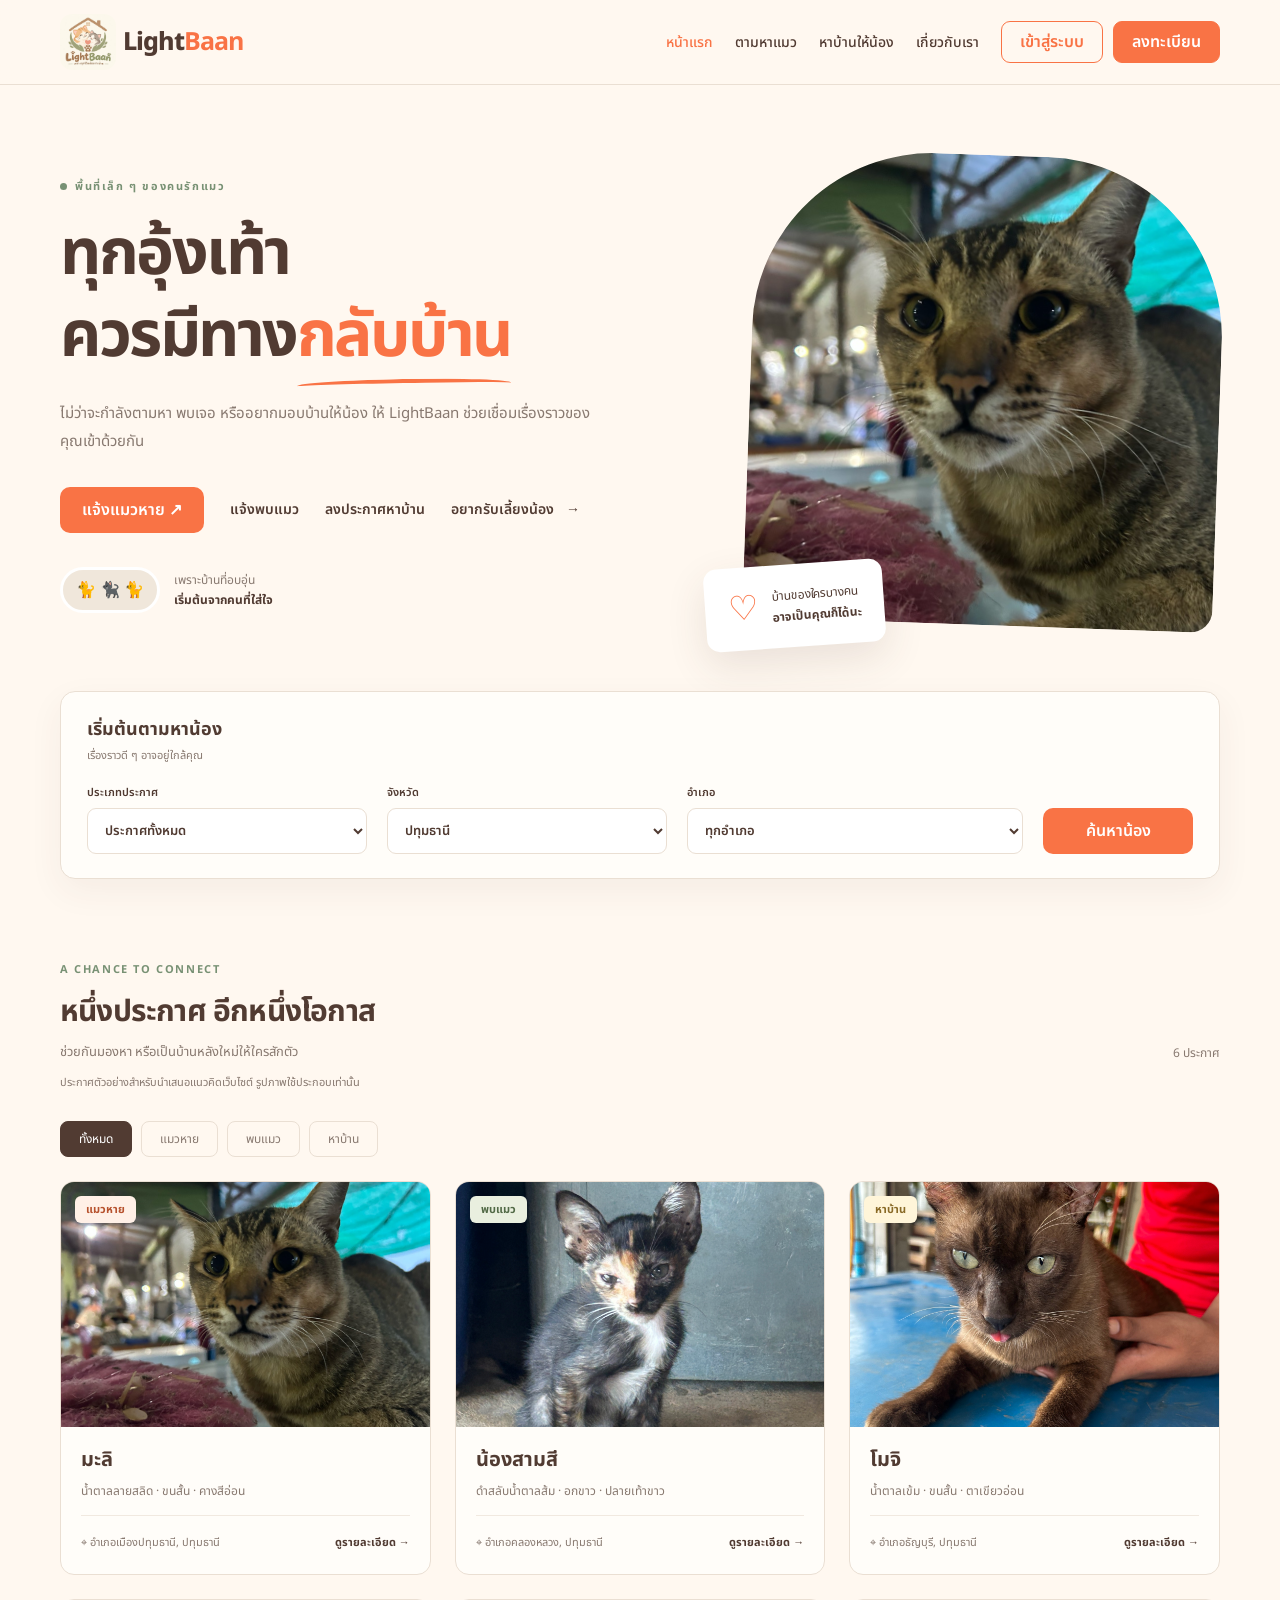
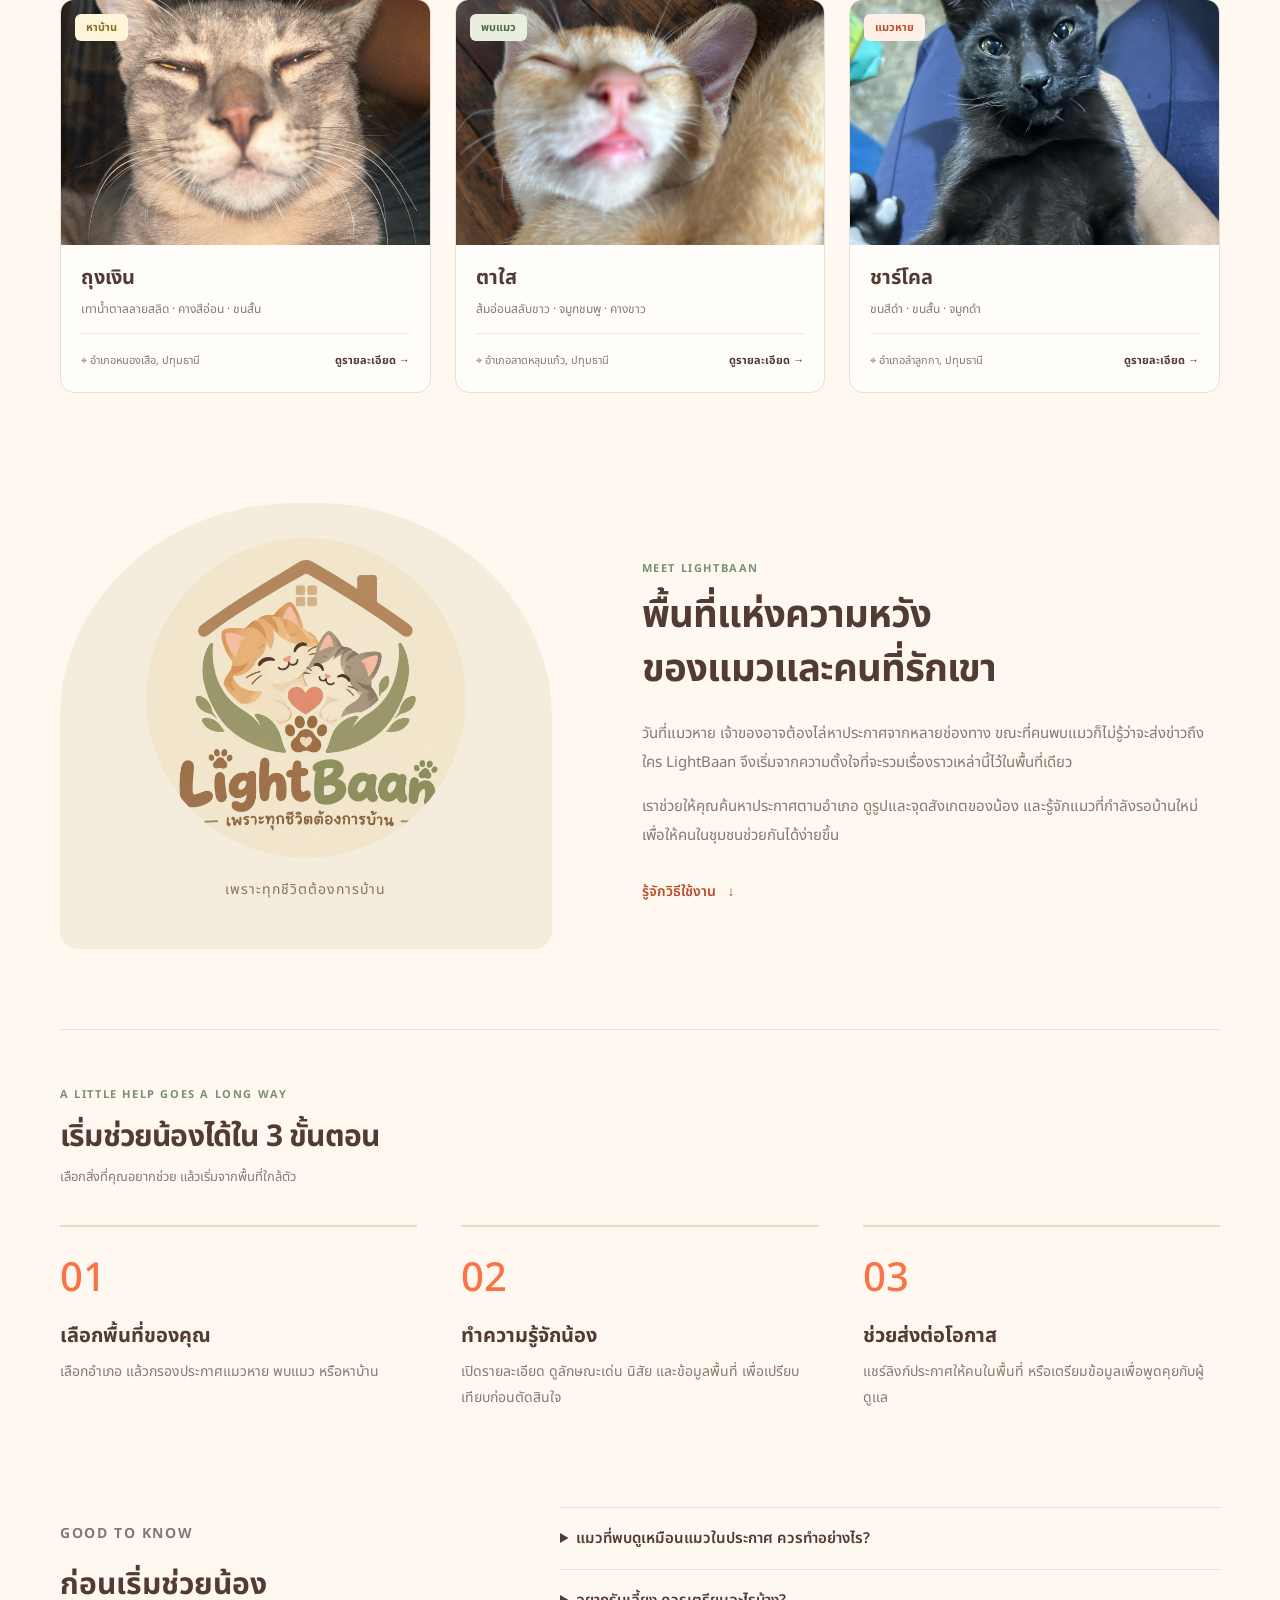
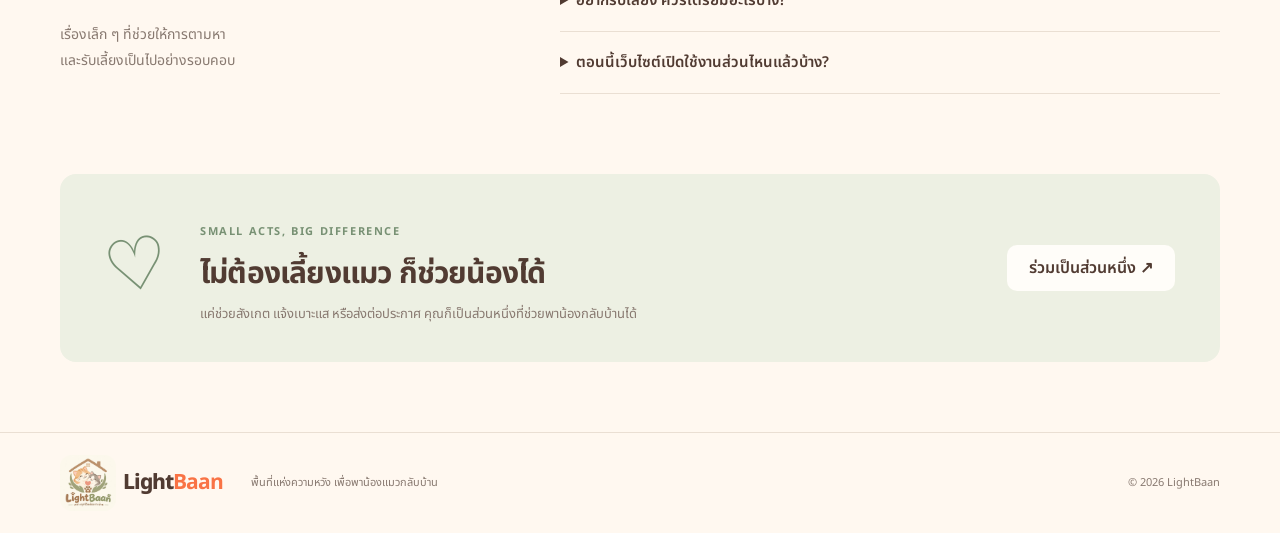
==== commit b0c6f337: "อัพฟีเจอร์หลัก และระบบสมัครสมาชิกจำลอง" ====
--- a/index.html
+++ b/index.html
@@ -9,9 +9,10 @@
   <link rel="preconnect" href="https://fonts.googleapis.com">
   <link rel="preconnect" href="https://fonts.gstatic.com" crossorigin>
   <link href="https://fonts.googleapis.com/css2?family=Noto+Sans+Thai:wght@400;500;600;700;800&display=swap" rel="stylesheet">
-  <link rel="stylesheet" href="styles.css">
-  <script src="cats.js?v=20261013-pathum" defer></script>
-  <script src="app.js?v=20261013-pathum" defer></script>
+  <link rel="stylesheet" href="styles.css?v=20261017-accounts">
+  <script src="cats.js?v=20261017-accounts" defer></script>
+  <script src="demo.js?v=20261017-accounts" defer></script>
+  <script src="app.js?v=20261017-accounts" defer></script>
 </head>
 <body>
   <a class="skip-link" href="#main">ข้ามไปยังเนื้อหา</a>
@@ -30,7 +31,7 @@
           <p class="eyebrow"><span></span> พื้นที่เล็ก ๆ ของคนรักแมว</p>
           <h1>ทุกอุ้งเท้า<br>ควรมีทาง<span>กลับบ้าน</span></h1>
           <p class="hero-description">ไม่ว่าจะกำลังตามหา พบเจอ หรืออยากมอบบ้านให้น้อง ให้ LightBaan ช่วยเชื่อมเรื่องราวของคุณเข้าด้วยกัน</p>
-          <div class="hero-actions"><a class="primary-button" href="report.html">แจ้งแมวหาย ↗</a><button class="text-link" type="button" data-coming-soon>แจ้งพบแมว</button><a class="text-link" href="#cats" data-category="adopt">อยากรับเลี้ยงน้อง <span>→</span></a></div>
+          <div class="hero-actions"><a class="primary-button" href="report.html">แจ้งแมวหาย ↗</a><a class="text-link" href="report.html?type=found">แจ้งพบแมว</a><a class="text-link" href="report.html?type=adopt">ลงประกาศหาบ้าน</a><a class="text-link" href="#cats" data-category="adopt">อยากรับเลี้ยงน้อง <span>→</span></a></div>
           <div class="kind-note"><div class="cat-faces" aria-hidden="true">🐈 🐈‍⬛ 🐈</div><p>เพราะบ้านที่อบอุ่น<br><strong>เริ่มต้นจากคนที่ใส่ใจ</strong></p></div>
         </div>
         <div class="hero-image-wrap">
@@ -66,7 +67,7 @@
     </section>
     <section class="faq-section container" aria-labelledby="faqTitle">
       <div><p class="section-label">GOOD TO KNOW</p><h2 id="faqTitle">ก่อนเริ่มช่วยน้อง</h2><p>เรื่องเล็ก ๆ ที่ช่วยให้การตามหา<br>และรับเลี้ยงเป็นไปอย่างรอบคอบ</p></div>
-      <div class="faq-list"><details><summary>แมวที่พบดูเหมือนแมวในประกาศ ควรทำอย่างไร?</summary><p>เปรียบเทียบจุดสังเกต สีขน ปลอกคอ และพื้นที่ให้ครบ เตรียมภาพกับเวลาที่พบเพื่อแจ้งผู้ประกาศ รูปที่คล้ายกันเพียงอย่างเดียวยังยืนยันไม่ได้ว่าเป็นแมวตัวเดียวกัน</p></details><details><summary>อยากรับเลี้ยง ควรเตรียมอะไรบ้าง?</summary><p>เตรียมพื้นที่ปลอดภัย อาหาร กระบะทราย และเวลาในการดูแล พูดคุยกับสมาชิกในบ้าน รวมถึงสอบถามนิสัยและประวัติการดูแลของน้องจากผู้ประกาศก่อนตัดสินใจ</p></details><details><summary>ตอนนี้เว็บไซต์เปิดใช้งานส่วนไหนแล้วบ้าง?</summary><p>คุณสามารถกรองประกาศตัวอย่าง เปิดรายละเอียดแมว และทดลองกรอกหน้าสมาชิกได้ ส่วนการลงประกาศ การติดต่อ และการสร้างบัญชีจริงยังอยู่ระหว่างพัฒนา</p></details></div>
+      <div class="faq-list"><details><summary>แมวที่พบดูเหมือนแมวในประกาศ ควรทำอย่างไร?</summary><p>เปรียบเทียบจุดสังเกต สีขน ปลอกคอ และพื้นที่ให้ครบ เตรียมภาพกับเวลาที่พบเพื่อแจ้งผู้ประกาศ รูปที่คล้ายกันเพียงอย่างเดียวยังยืนยันไม่ได้ว่าเป็นแมวตัวเดียวกัน</p></details><details><summary>อยากรับเลี้ยง ควรเตรียมอะไรบ้าง?</summary><p>เตรียมพื้นที่ปลอดภัย อาหาร กระบะทราย และเวลาในการดูแล พูดคุยกับสมาชิกในบ้าน รวมถึงสอบถามนิสัยและประวัติการดูแลของน้องจากผู้ประกาศก่อนตัดสินใจ</p></details><details><summary>ตอนนี้เว็บไซต์เปิดใช้งานส่วนไหนแล้วบ้าง?</summary><p>ทดลองเข้าสู่ระบบ ลงประกาศแมวหาย พบแมว และหาบ้าน พร้อมรูปและหมุด ดูรายละเอียด กรองตามอำเภอ และปิดประกาศได้ ข้อมูลอยู่เฉพาะในแท็บนี้ ไม่สร้างบัญชีหรือส่งข้อความถึงผู้อื่นจริง</p></details></div>
     </section>
     <section class="about-section container"><div class="about-icon" aria-hidden="true">♡</div><div><p class="section-label">SMALL ACTS, BIG DIFFERENCE</p><h2>ไม่ต้องเลี้ยงแมว ก็ช่วยน้องได้</h2><p>แค่ช่วยสังเกต แจ้งเบาะแส หรือส่งต่อประกาศ คุณก็เป็นส่วนหนึ่งที่ช่วยพาน้องกลับบ้านได้</p></div><a class="secondary-button" href="auth.html?mode=register">ร่วมเป็นส่วนหนึ่ง ↗</a></section>
   </main>
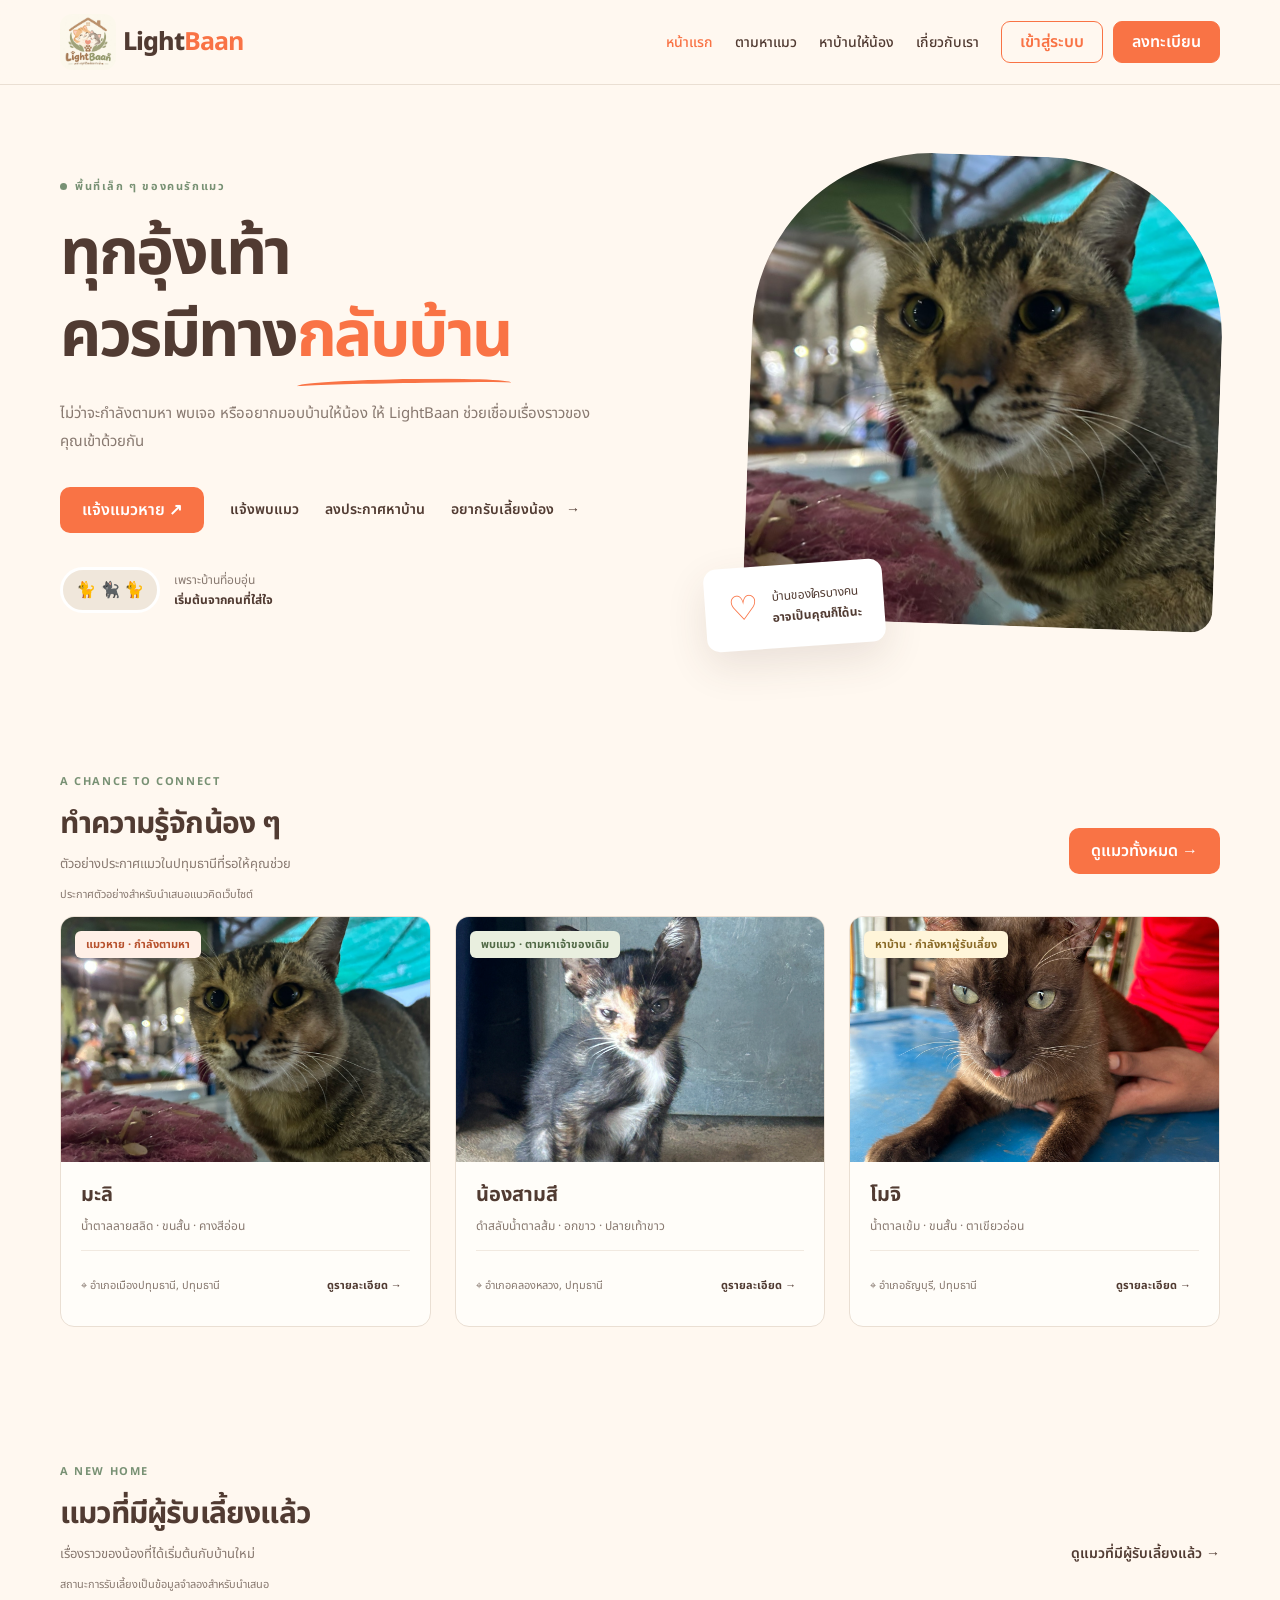
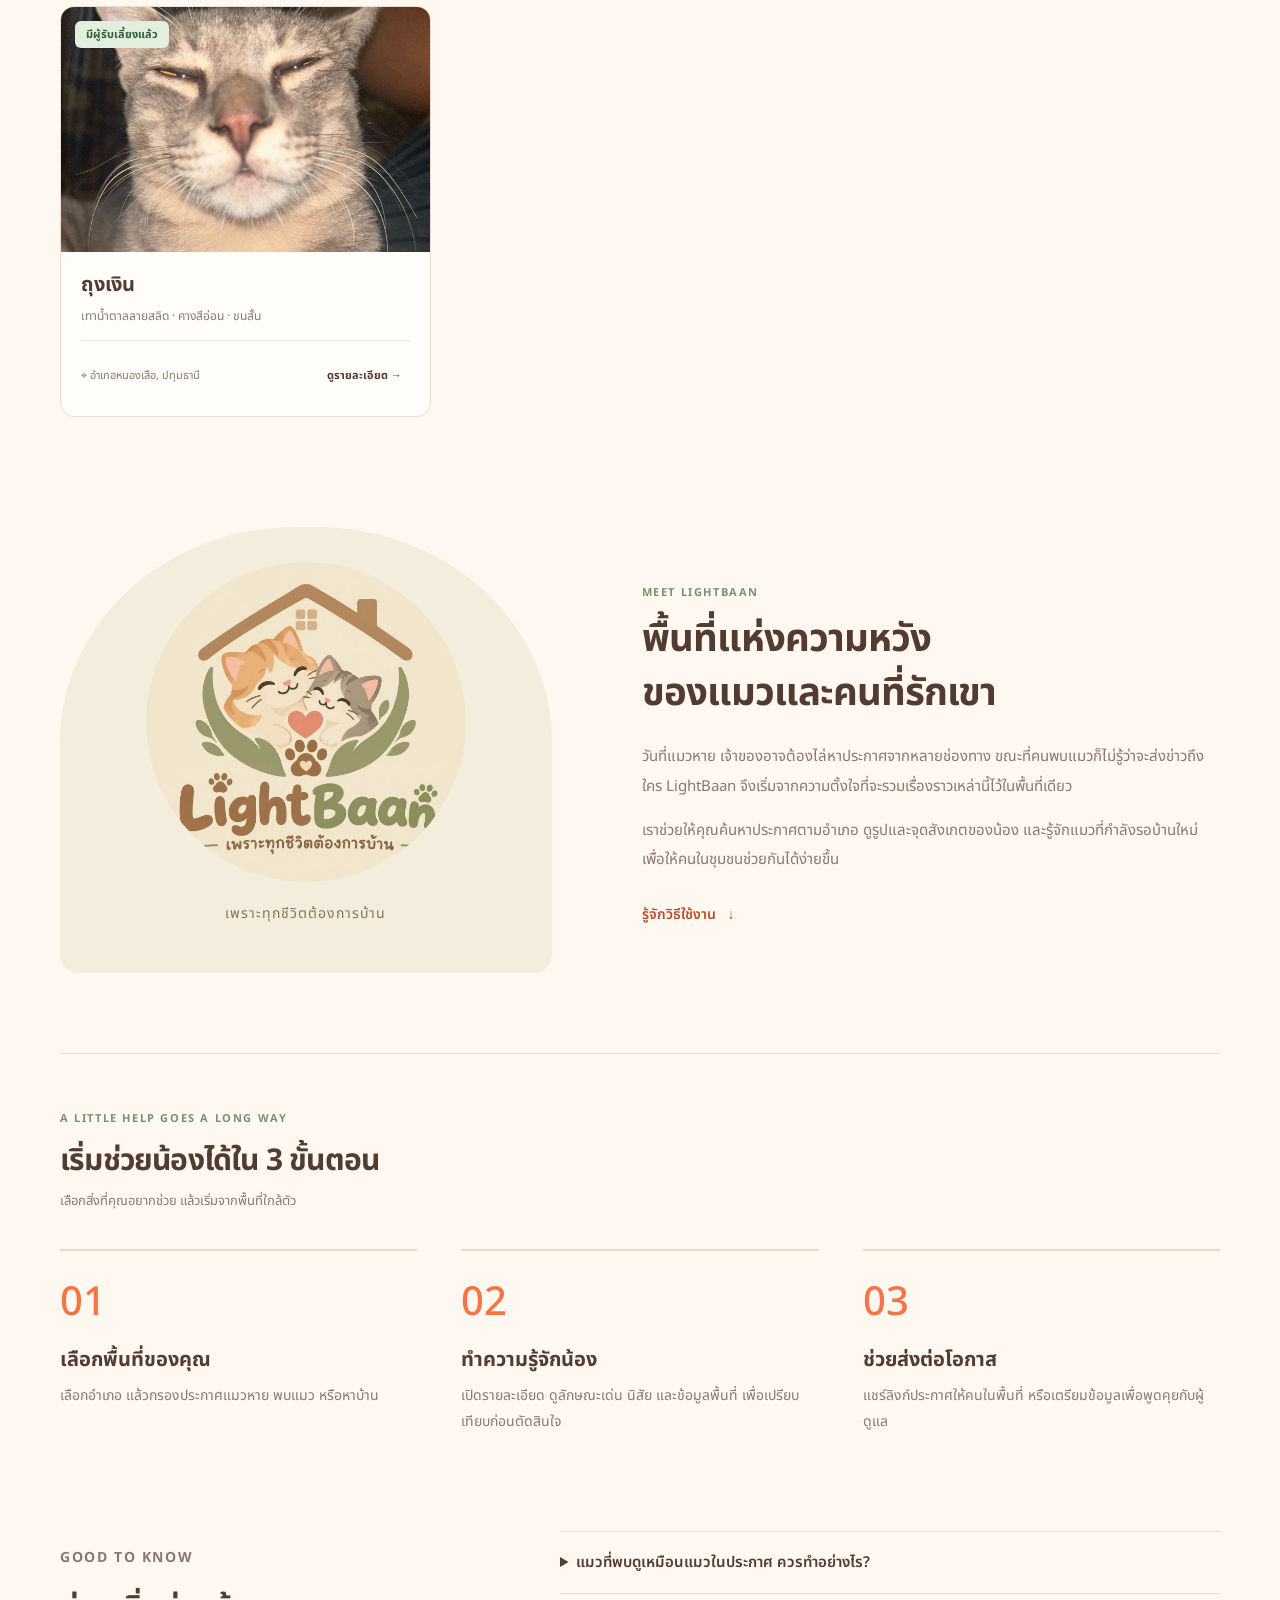
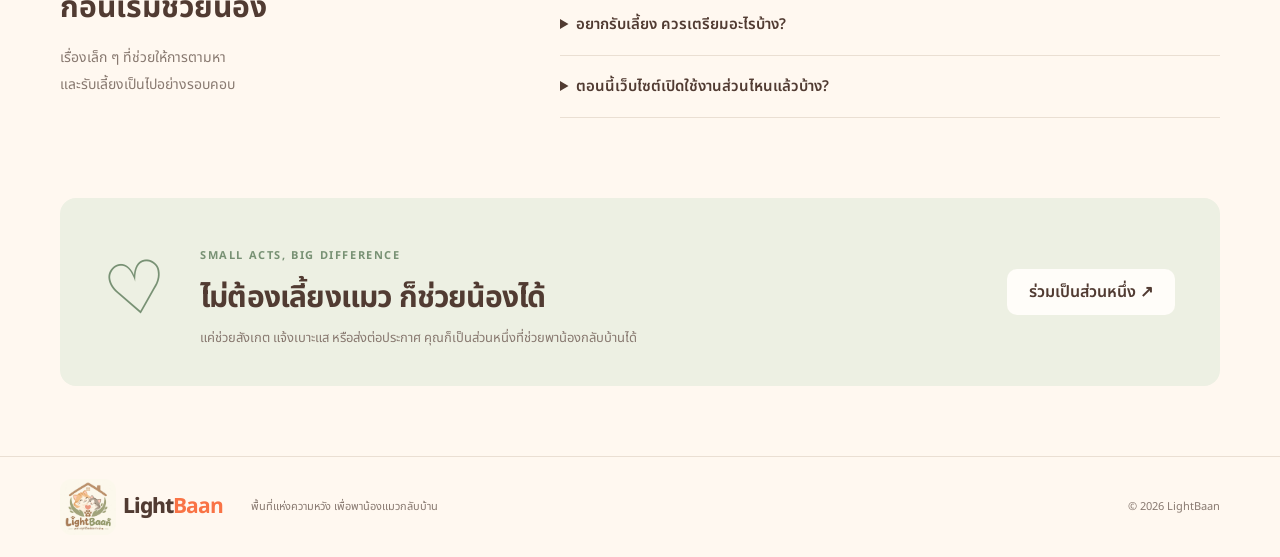
==== commit 78fe3b14: "แก้ปัญหากดไม่ติด" ====
--- a/index.html
+++ b/index.html
@@ -9,18 +9,19 @@
   <link rel="preconnect" href="https://fonts.googleapis.com">
   <link rel="preconnect" href="https://fonts.gstatic.com" crossorigin>
   <link href="https://fonts.googleapis.com/css2?family=Noto+Sans+Thai:wght@400;500;600;700;800&display=swap" rel="stylesheet">
-  <link rel="stylesheet" href="styles.css?v=20261017-accounts">
-  <script src="cats.js?v=20261017-accounts" defer></script>
-  <script src="demo.js?v=20261017-accounts" defer></script>
-  <script src="app.js?v=20261017-accounts" defer></script>
+  <link rel="stylesheet" href="styles.css?v=20261018-nav">
+  <script src="cats.js?v=20261018-nav" defer></script>
+  <script src="demo.js?v=20261018-nav" defer></script>
+  <script src="adoption.js?v=20261018-nav" defer></script>
+  <script src="app.js?v=20261018-nav" defer></script>
 </head>
 <body>
   <a class="skip-link" href="#main">ข้ามไปยังเนื้อหา</a>
   <header class="site-header">
     <div class="container navbar">
-      <a class="logo" href="index.html" aria-label="LightBaan หน้าแรก"><img class="logo-image" src="Logo.jpg" alt=""><span>Light<strong>Baan</strong></span></a>
+      <a class="logo" href="index.html?v=20261018-nav" aria-label="LightBaan หน้าแรก"><img class="logo-image" src="Logo.jpg" alt=""><span>Light<strong>Baan</strong></span></a>
       <button class="menu-button" id="menuButton" type="button" aria-label="เปิดเมนู" aria-controls="navLinks" aria-expanded="false"><span></span><span></span><span></span></button>
-      <nav class="nav-links" id="navLinks" aria-label="เมนูหลัก"><a class="active" href="#home" aria-current="page">หน้าแรก</a><a href="#cats" data-category="lost">ตามหาแมว</a><a href="#cats" data-category="adopt">หาบ้านให้น้อง</a><a href="#about">เกี่ยวกับเรา</a></nav>
+      <nav class="nav-links" id="navLinks" aria-label="เมนูหลัก"><a class="active" href="#home" aria-current="page">หน้าแรก</a><a href="cats.html?type=lost">ตามหาแมว</a><a href="cats.html?type=adopt">หาบ้านให้น้อง</a><a href="#about">เกี่ยวกับเรา</a></nav>
       <div class="auth-actions"><a class="login-button" href="auth.html">เข้าสู่ระบบ</a><a class="register-button" href="auth.html?mode=register">ลงทะเบียน</a></div>
     </div>
   </header>
@@ -31,7 +32,7 @@
           <p class="eyebrow"><span></span> พื้นที่เล็ก ๆ ของคนรักแมว</p>
           <h1>ทุกอุ้งเท้า<br>ควรมีทาง<span>กลับบ้าน</span></h1>
           <p class="hero-description">ไม่ว่าจะกำลังตามหา พบเจอ หรืออยากมอบบ้านให้น้อง ให้ LightBaan ช่วยเชื่อมเรื่องราวของคุณเข้าด้วยกัน</p>
-          <div class="hero-actions"><a class="primary-button" href="report.html">แจ้งแมวหาย ↗</a><a class="text-link" href="report.html?type=found">แจ้งพบแมว</a><a class="text-link" href="report.html?type=adopt">ลงประกาศหาบ้าน</a><a class="text-link" href="#cats" data-category="adopt">อยากรับเลี้ยงน้อง <span>→</span></a></div>
+          <div class="hero-actions"><a class="primary-button" href="report.html">แจ้งแมวหาย ↗</a><a class="text-link" href="report.html?type=found">แจ้งพบแมว</a><a class="text-link" href="report.html?type=adopt">ลงประกาศหาบ้าน</a><a class="text-link" href="cats.html?type=adopt">อยากรับเลี้ยงน้อง <span>→</span></a></div>
           <div class="kind-note"><div class="cat-faces" aria-hidden="true">🐈 🐈‍⬛ 🐈</div><p>เพราะบ้านที่อบอุ่น<br><strong>เริ่มต้นจากคนที่ใส่ใจ</strong></p></div>
         </div>
         <div class="hero-image-wrap">
@@ -40,22 +41,15 @@
         </div>
       </div>
     </section>
-    <section class="search-area" aria-label="ค้นหาประกาศตามพื้นที่">
-      <form class="container search-box" id="searchForm">
-        <div class="search-heading"><strong>เริ่มต้นตามหาน้อง</strong><span>เรื่องราวดี ๆ อาจอยู่ใกล้คุณ</span></div>
-        <label for="typeFilter">ประเภทประกาศ<select id="typeFilter"><option value="all">ประกาศทั้งหมด</option><option value="lost">แมวหาย</option><option value="found">พบแมว</option><option value="adopt">หาบ้าน</option></select></label>
-        <label for="provinceFilter">จังหวัด<select id="provinceFilter"><option value="ปทุมธานี">ปทุมธานี</option></select></label>
-        <label for="districtFilter">อำเภอ<select id="districtFilter" disabled><option value="all">เลือกอำเภอ</option></select></label>
-        <button class="primary-button" type="submit">ค้นหาน้อง</button>
-      </form>
+    <section class="cats-section container" id="cats">
+      <div class="section-heading"><div><p class="section-label">A CHANCE TO CONNECT</p><h2>ทำความรู้จักน้อง ๆ</h2><p>ตัวอย่างประกาศแมวในปทุมธานีที่รอให้คุณช่วย</p></div><a class="primary-button" href="cats.html">ดูแมวทั้งหมด →</a></div>
+      <p class="sample-note">ประกาศตัวอย่างสำหรับนำเสนอแนวคิดเว็บไซต์</p>
+      <div class="cat-grid" id="homeCatGrid"></div>
     </section>
-    <section class="cats-section container" id="cats">
-      <div class="section-heading"><div><p class="section-label">A CHANCE TO CONNECT</p><h2>หนึ่งประกาศ อีกหนึ่งโอกาส</h2><p>ช่วยกันมองหา หรือเป็นบ้านหลังใหม่ให้ใครสักตัว</p></div><span id="resultCount" role="status">6 ประกาศ</span></div>
-      <p class="sample-note">ประกาศตัวอย่างสำหรับนำเสนอแนวคิดเว็บไซต์ รูปภาพใช้ประกอบเท่านั้น</p>
-      <div class="filter-buttons" role="group" aria-label="กรองประเภทประกาศ"><button class="active" type="button" data-filter="all" aria-pressed="true">ทั้งหมด</button><button type="button" data-filter="lost" aria-pressed="false">แมวหาย</button><button type="button" data-filter="found" aria-pressed="false">พบแมว</button><button type="button" data-filter="adopt" aria-pressed="false">หาบ้าน</button></div>
-      <div class="cat-grid" id="catGrid"></div>
-      <noscript><p>กรุณาเปิด JavaScript เพื่อค้นหาและดูประกาศแมว</p></noscript>
-      <div class="empty-state" id="emptyState" hidden><h3>ยังไม่พบประกาศในพื้นที่นี้</h3><p>ลองเลือกประเภทอื่น หรือดูประกาศจากทุกพื้นที่</p><button class="secondary-button" type="button" id="resetFilters">แสดงประกาศทั้งหมด</button></div>
+    <section class="cats-section container" aria-labelledby="adoptedTitle">
+      <div class="section-heading"><div><p class="section-label">A NEW HOME</p><h2 id="adoptedTitle">แมวที่มีผู้รับเลี้ยงแล้ว</h2><p>เรื่องราวของน้องที่ได้เริ่มต้นกับบ้านใหม่</p></div><a class="text-link" href="cats.html?type=adopted">ดูแมวที่มีผู้รับเลี้ยงแล้ว →</a></div>
+      <p class="sample-note">สถานะการรับเลี้ยงเป็นข้อมูลจำลองสำหรับนำเสนอ</p>
+      <div class="cat-grid" id="adoptedCatGrid"></div>
     </section>
     <section class="story-section container" id="about" aria-labelledby="aboutTitle">
       <div class="story-visual"><img src="Logo.jpg" alt="แมวสองตัวใต้หลังคาบ้าน สัญลักษณ์ของ LightBaan" loading="lazy"><p>เพราะทุกชีวิตต้องการบ้าน</p></div>
@@ -71,7 +65,7 @@
     </section>
     <section class="about-section container"><div class="about-icon" aria-hidden="true">♡</div><div><p class="section-label">SMALL ACTS, BIG DIFFERENCE</p><h2>ไม่ต้องเลี้ยงแมว ก็ช่วยน้องได้</h2><p>แค่ช่วยสังเกต แจ้งเบาะแส หรือส่งต่อประกาศ คุณก็เป็นส่วนหนึ่งที่ช่วยพาน้องกลับบ้านได้</p></div><a class="secondary-button" href="auth.html?mode=register">ร่วมเป็นส่วนหนึ่ง ↗</a></section>
   </main>
-  <footer class="site-footer"><div class="container footer-content"><a class="logo" href="index.html"><img class="logo-image" src="Logo.jpg" alt=""><span>Light<strong>Baan</strong></span></a><p>พื้นที่แห่งความหวัง เพื่อพาน้องแมวกลับบ้าน</p><small>© 2026 LightBaan</small></div></footer>
+  <footer class="site-footer"><div class="container footer-content"><a class="logo" href="index.html?v=20261018-nav"><img class="logo-image" src="Logo.jpg" alt=""><span>Light<strong>Baan</strong></span></a><p>พื้นที่แห่งความหวัง เพื่อพาน้องแมวกลับบ้าน</p><small>© 2026 LightBaan</small></div></footer>
   <dialog id="comingSoonDialog" aria-labelledby="dialogTitle"><button class="dialog-close" type="button" aria-label="ปิด" data-close-dialog>×</button><div class="dialog-icon" aria-hidden="true">♡</div><h2 id="dialogTitle">ฟีเจอร์นี้กำลังพัฒนา</h2><p>ระบบลงประกาศยังไม่เปิดใช้งาน ระหว่างนี้สามารถค้นหาและดูรายละเอียดประกาศตัวอย่างได้</p><button class="primary-button" type="button" data-close-dialog>เข้าใจแล้ว</button></dialog>
 </body>
 </html>
--- a/styles.css
+++ b/styles.css
@@ -7,6 +7,26 @@
   --green: #789174;
   --border: #eadfd3;
 }
+
+.profile-link { display: flex; align-items: center; gap: 8px; min-width: 0; }
+.profile-link-name { max-width: 105px; overflow: hidden; text-overflow: ellipsis; white-space: nowrap; font-weight: 600; }
+.profile-mini-avatar, .profile-avatar { display: grid; place-items: center; flex-shrink: 0; border-radius: 50%; background: #f9e2d4; color: #8b432b; font-weight: 700; }
+.profile-mini-avatar { width: 34px; height: 34px; }
+.profile-page { max-width: 900px; padding-block: 35px 65px; }
+.profile-page h1 { margin: 10px 0 24px; }
+.profile-card { padding: 30px; border: 1px solid var(--border); border-radius: 22px; background: var(--white); margin-bottom: 22px; }
+.profile-identity { display: flex; align-items: center; gap: 20px; min-width: 0; }
+.profile-identity > div { min-width: 0; }
+.profile-identity h2 { font-size: 28px; margin: 10px 0 6px; overflow-wrap: anywhere; }
+.profile-email { color: var(--muted); overflow-wrap: anywhere; margin: 0; }
+.profile-avatar { width: 80px; height: 80px; font-size: 32px; }
+.profile-badge { font-size: 12px; color: #466044; background: #edf2e8; padding: 6px 10px; border-radius: 20px; display: inline-block; }
+.profile-stats { display: grid; grid-template-columns: repeat(3, 1fr); gap: 12px; margin: 28px 0; }
+.profile-stats div { background: var(--cream); border-radius: 14px; padding: 18px 8px; text-align: center; }
+.profile-stats strong { display: block; font-size: 28px; color: var(--orange); }
+.profile-stats span { font-size: 13px; }
+.profile-actions { display: flex; flex-wrap: wrap; gap: 12px; }
+@media (max-width: 600px) { .profile-card { padding: 20px; } .profile-identity { align-items: flex-start; gap: 12px; } .profile-avatar { width: 54px; height: 54px; font-size: 24px; } .profile-identity h2 { font-size: 23px; } .profile-stats { gap: 6px; } .profile-stats span { font-size: 11px; } }
 
 * { box-sizing: border-box; }
 html { scroll-behavior: smooth; scroll-padding-top: 100px; }
@@ -84,7 +104,9 @@
 .filter-buttons button.active { border-color: var(--brown); color: #fff; background: var(--brown); }
 .cat-grid { display: grid; grid-template-columns: repeat(3, 1fr); gap: 24px; }
 .cat-card { overflow: hidden; border: 1px solid var(--border); border-radius: 14px; background: var(--white); transition: 180ms ease; }
-.cat-card:hover { transform: translateY(-5px); box-shadow: 0 13px 30px rgba(81, 59, 50, 0.08); }
+@media (hover: hover) and (pointer: fine) {
+  .cat-card:hover { transform: translateY(-5px); box-shadow: 0 13px 30px rgba(81, 59, 50, 0.08); }
+}
 .cat-photo { position: relative; height: 245px; }
 .cat-photo img { width: 100%; height: 100%; object-fit: cover; }
 .status { position: absolute; top: 14px; left: 14px; padding: 5px 11px; border-radius: 6px; color: #b7522e; background: #fff0e7; font-size: 11px; font-weight: 700; }
@@ -173,7 +195,9 @@
 .nav-links a { white-space: nowrap; }
 .cat-photo { display: block; overflow: hidden; background: #ede3d5; }
 .cat-photo img { display: block; transition: transform 250ms ease; }
-.cat-photo:hover img { transform: scale(1.035); }
+@media (hover: hover) and (pointer: fine) {
+  .cat-photo:hover img { transform: scale(1.035); }
+}
 .cat-meta { align-items: center; flex-wrap: wrap; }
 .cat-meta a { color: var(--brown); font-weight: 700; padding-block: 5px; }
 .sample-note { color: var(--muted); font-size: 11px; line-height: 1.8; }
@@ -363,3 +387,19 @@
   html { scroll-behavior: auto; }
   *, *::before, *::after { transition: none !important; }
 }
+
+/* Demo workflow */
+.demo-types {display:flex;flex-wrap:wrap;gap:12px;margin:20px 0}.demo-types a {padding:12px 18px;border:1px solid var(--border);border-radius:12px;background:#fffdf9}.demo-post {padding:22px;margin:20px 0;border:1px solid var(--border);border-radius:16px}.demo-post button {margin:12px}.auth-actions {flex-wrap:wrap}#tipMessage {display:block;width:100%;margin:12px 0;padding:12px;border:1px solid var(--border);border-radius:10px}#saveStatus {color:#a84425}
+
+#adoptionForm textarea,.request-card textarea {font:inherit;width:100%;padding:12px;border:1px solid var(--border);border-radius:10px;resize:vertical;background:white} .adoption-consent {display:block;margin:18px 0;line-height:1.7}.request-card {overflow-wrap:anywhere}.request-card details {margin:20px 0}.request-card dt {font-weight:600;margin-top:15px}.request-card dd {margin:6px 0;color:var(--muted);white-space:pre-wrap}.request-card .profile-actions {margin-top:16px}.review-note {white-space:pre-wrap;background:var(--cream);padding:15px;border-radius:12px}.demo-types [aria-current="page"] {border-color:var(--orange);color:#a84425}#reviewFeedback,#adoptionFeedback {color:#a84425}
+
+.status.closed {background:#e2efdf;color:#345d35}.status.reserved {background:#ffe7c3;color:#854e12}.detail-actions button:disabled {opacity:.65;cursor:not-allowed}
+
+#adoptionDialog {width:min(760px,calc(100% - 24px));max-height:88dvh;overflow-y:auto;text-align:left;padding:28px;box-sizing:border-box}#adoptionDialog .profile-card {border:0;padding:0;margin:0}#adoptionDialog h2 {padding-right:25px}#adoptionDialog::backdrop {background:#30241cb3}body:has(#adoptionDialog[open]) {overflow:hidden}@media(max-width:600px){#adoptionDialog {padding:20px}}
+
+#adoptionForm fieldset {border:1px solid var(--border);border-radius:14px;padding:18px;margin:22px 0}#adoptionForm legend {font-weight:700;padding:0 8px}#adoptionForm select {width:100%;padding:12px;border:1px solid var(--border);border-radius:10px;background:white;color:var(--brown)}
+
+/* Keep catalog links easy to activate on touch screens. */
+.cat-photo, .cat-info a, .filter-buttons button { touch-action: manipulation; }
+.cat-meta a { display: inline-flex; align-items: center; min-height: 44px; padding: 6px 8px; flex-shrink: 0; }
+.cat-meta { align-items: center; }
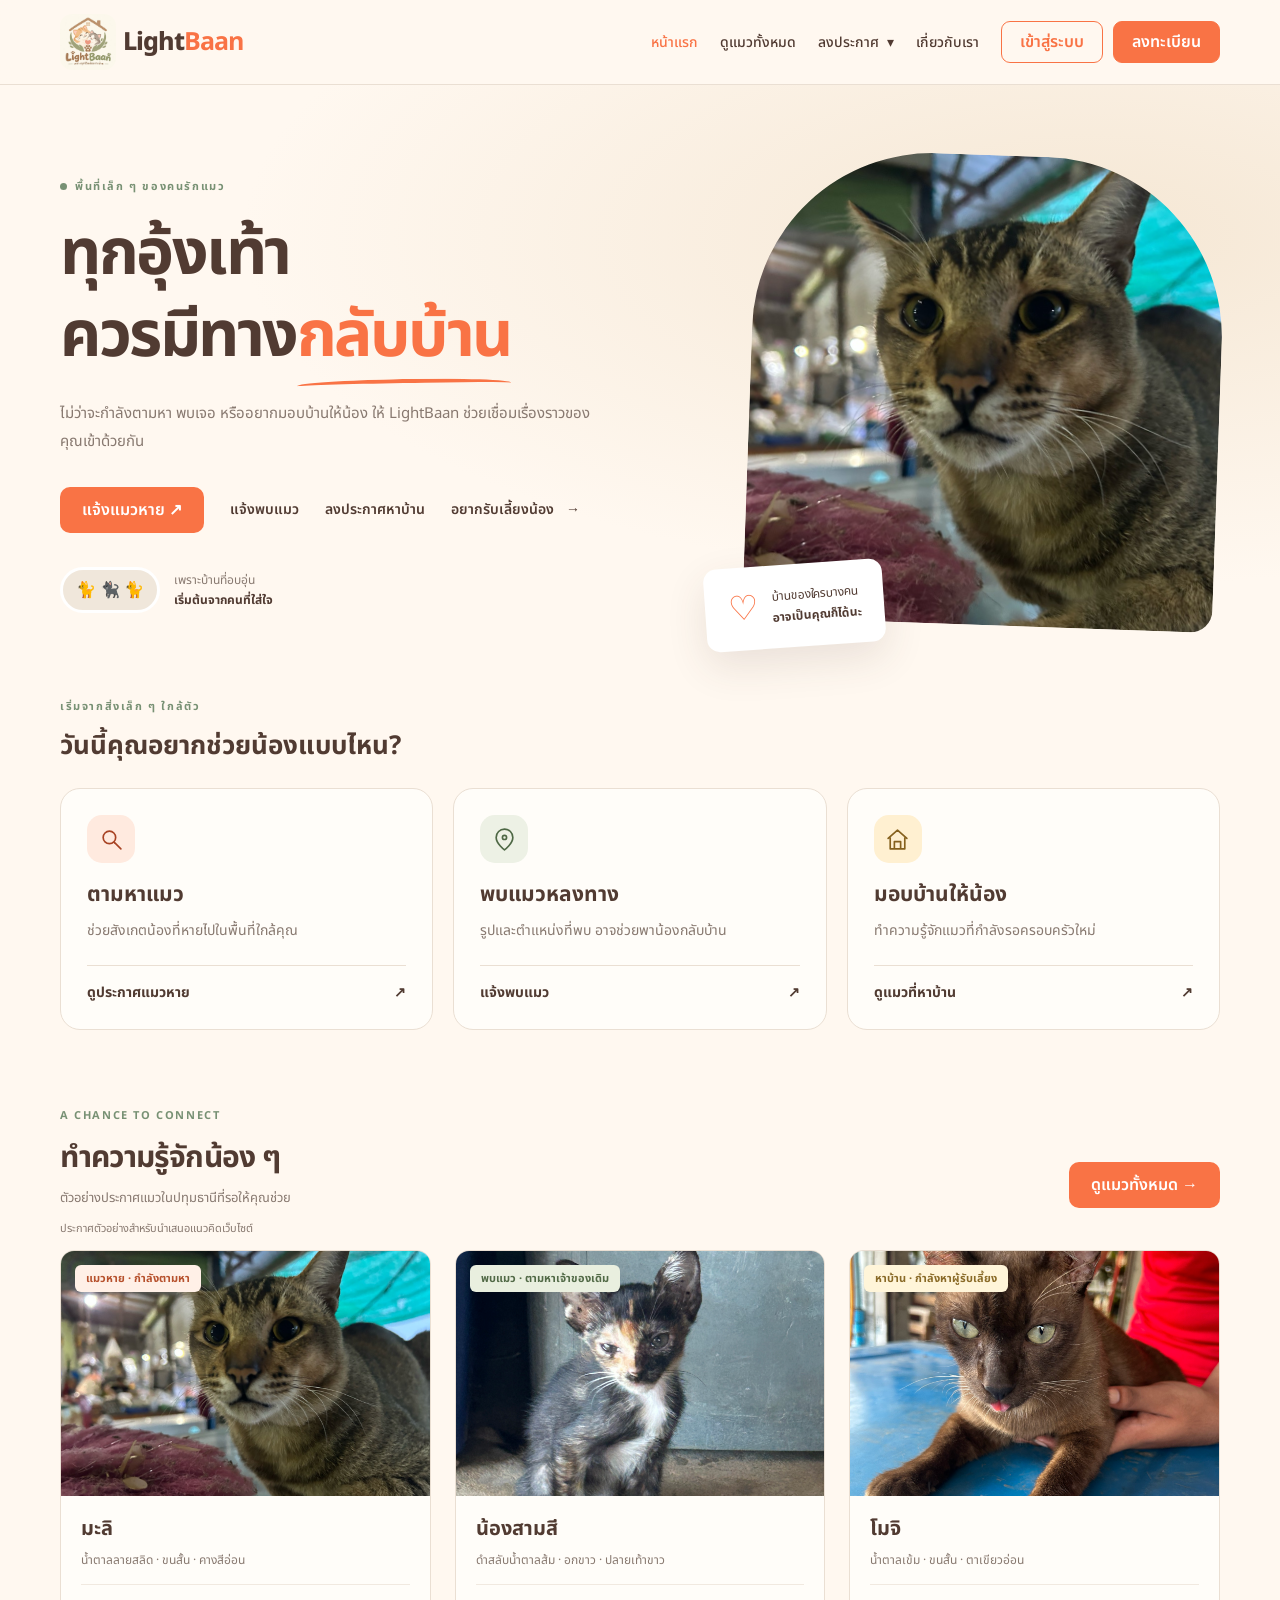
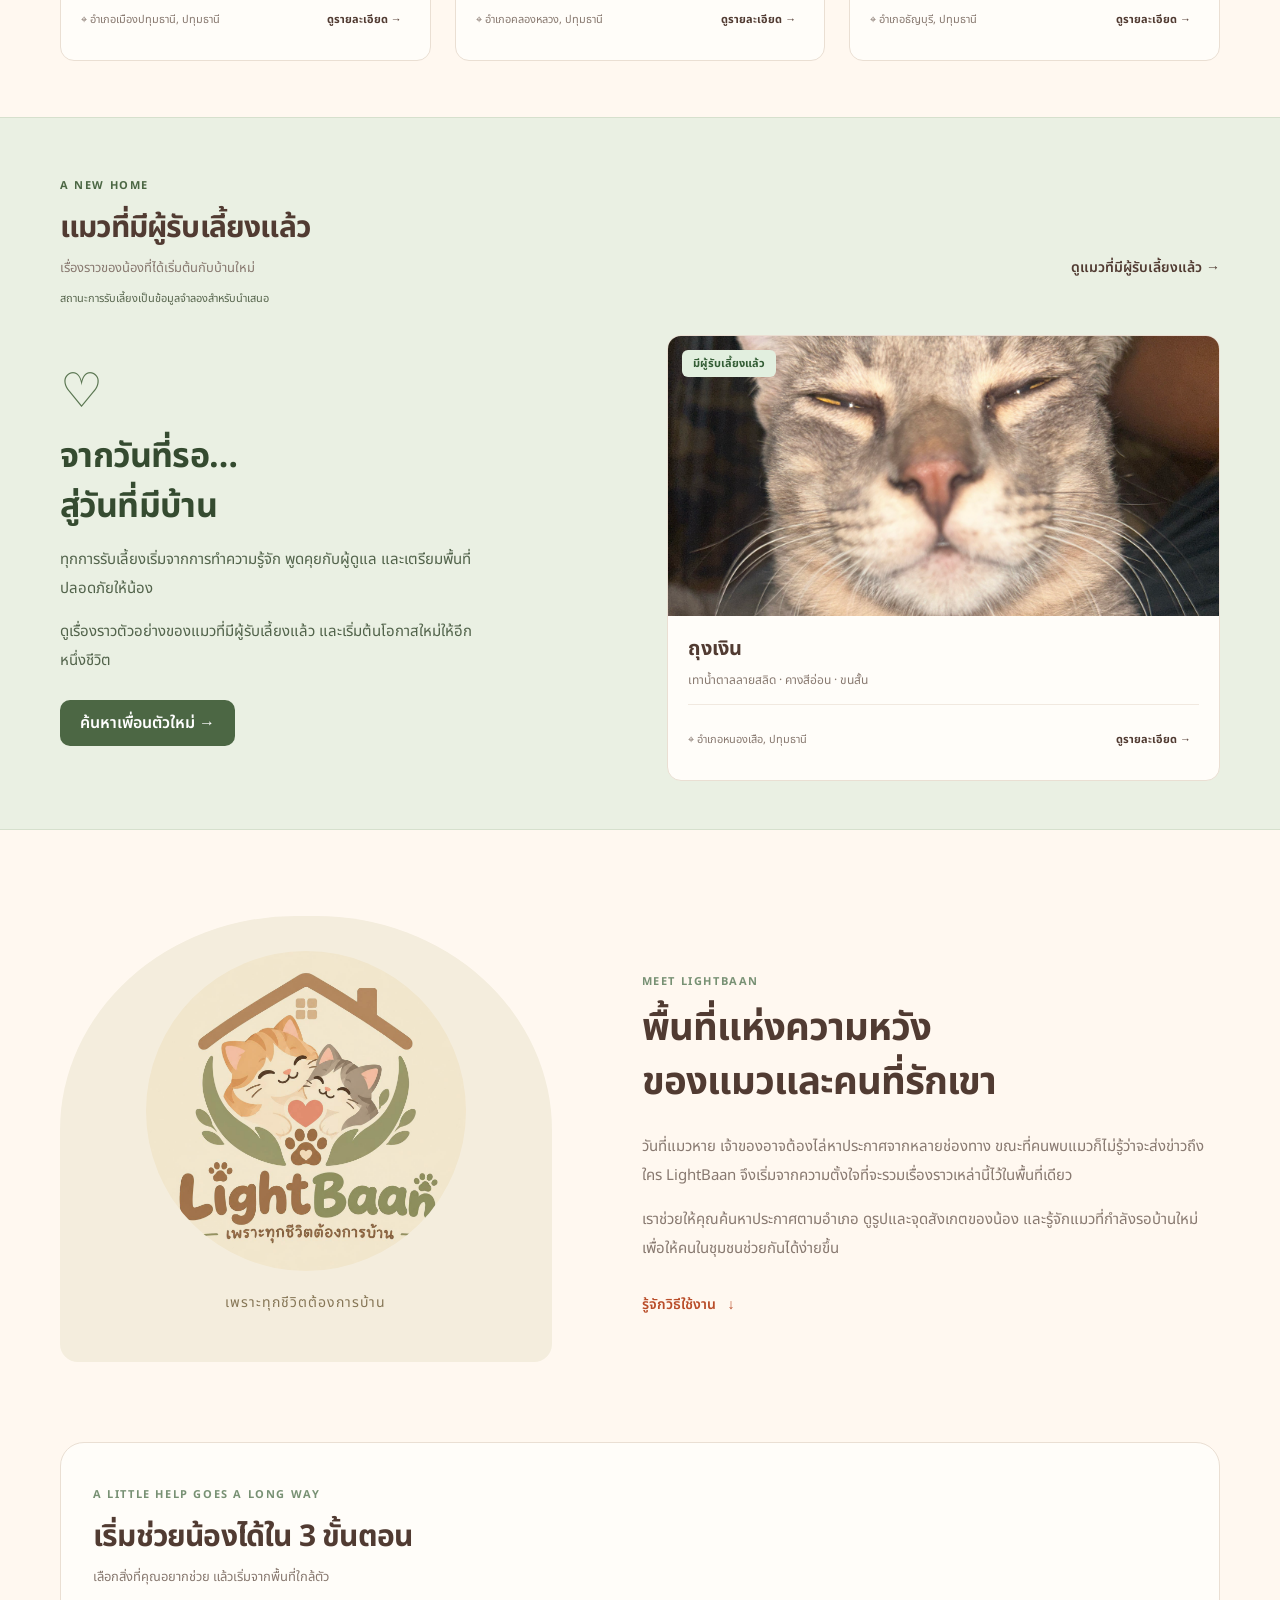
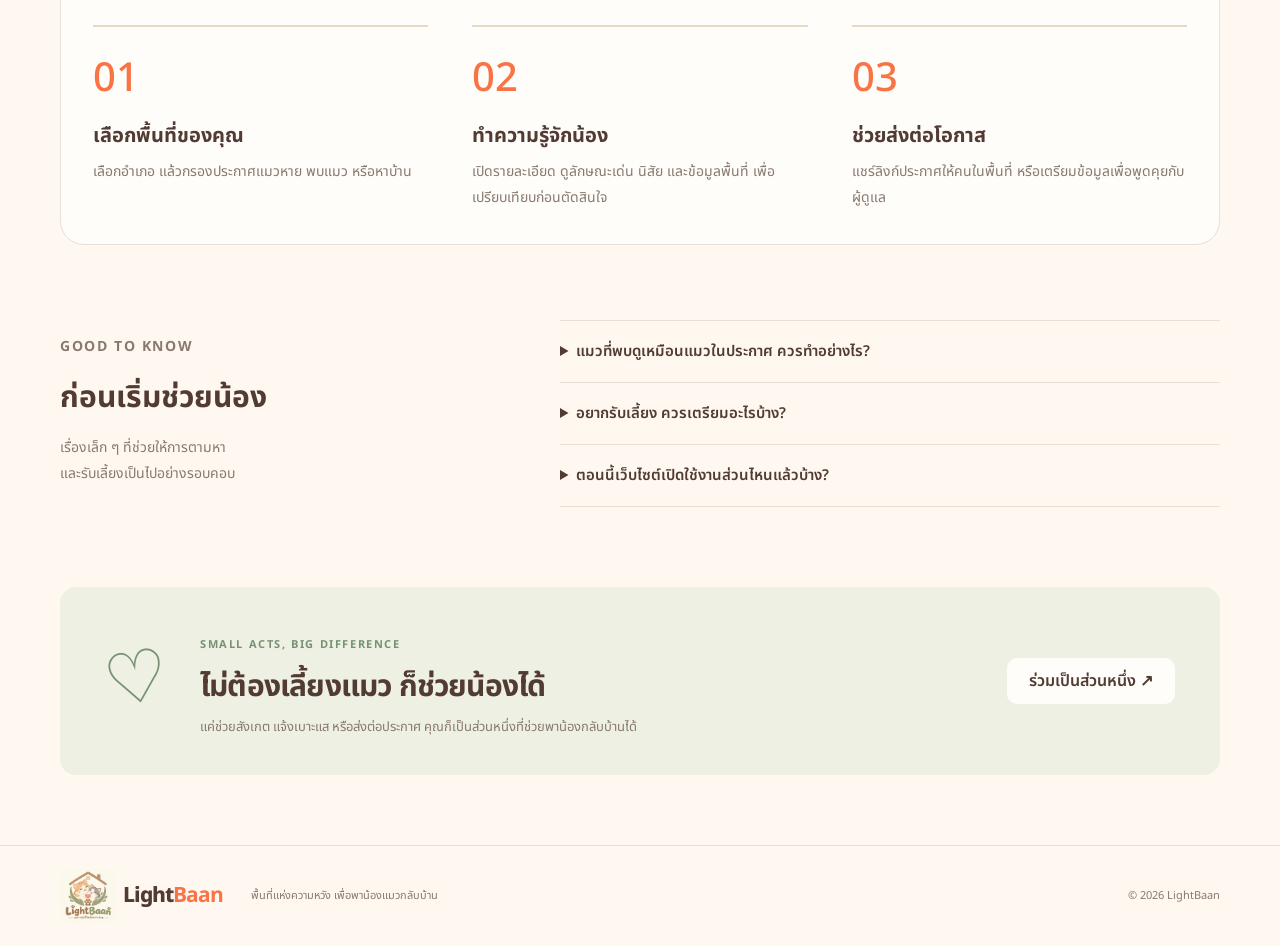
==== commit a01853e6: "อัพเดตอีกแล้ว" ====
--- a/index.html
+++ b/index.html
@@ -9,19 +9,19 @@
   <link rel="preconnect" href="https://fonts.googleapis.com">
   <link rel="preconnect" href="https://fonts.gstatic.com" crossorigin>
   <link href="https://fonts.googleapis.com/css2?family=Noto+Sans+Thai:wght@400;500;600;700;800&display=swap" rel="stylesheet">
-  <link rel="stylesheet" href="styles.css?v=20261018-nav">
+  <link rel="stylesheet" href="styles.css?v=20261018-menu">
   <script src="cats.js?v=20261018-nav" defer></script>
   <script src="demo.js?v=20261018-nav" defer></script>
   <script src="adoption.js?v=20261018-nav" defer></script>
-  <script src="app.js?v=20261018-nav" defer></script>
+  <script src="app.js?v=20261018-menu" defer></script>
 </head>
-<body>
+<body class="home-page">
   <a class="skip-link" href="#main">ข้ามไปยังเนื้อหา</a>
   <header class="site-header">
     <div class="container navbar">
-      <a class="logo" href="index.html?v=20261018-nav" aria-label="LightBaan หน้าแรก"><img class="logo-image" src="Logo.jpg" alt=""><span>Light<strong>Baan</strong></span></a>
+      <a class="logo" href="index.html?v=20261018-menu" aria-label="LightBaan หน้าแรก"><img class="logo-image" src="Logo.jpg" alt=""><span>Light<strong>Baan</strong></span></a>
       <button class="menu-button" id="menuButton" type="button" aria-label="เปิดเมนู" aria-controls="navLinks" aria-expanded="false"><span></span><span></span><span></span></button>
-      <nav class="nav-links" id="navLinks" aria-label="เมนูหลัก"><a class="active" href="#home" aria-current="page">หน้าแรก</a><a href="cats.html?type=lost">ตามหาแมว</a><a href="cats.html?type=adopt">หาบ้านให้น้อง</a><a href="#about">เกี่ยวกับเรา</a></nav>
+      <nav class="nav-links" id="navLinks" aria-label="เมนูหลัก"><a href="index.html?v=20261018-menu" class="active" aria-current="page">หน้าแรก</a><a href="cats.html">ดูแมวทั้งหมด</a><details class="nav-post"><summary>ลงประกาศ <span aria-hidden="true">▾</span></summary><div class="nav-post-options"><a href="report.html">แจ้งแมวหาย</a><a href="report.html?type=found">แจ้งพบแมว</a><a href="report.html?type=adopt">ลงประกาศหาบ้าน</a></div></details><a href="index.html?v=20261018-menu#about">เกี่ยวกับเรา</a></nav>
       <div class="auth-actions"><a class="login-button" href="auth.html">เข้าสู่ระบบ</a><a class="register-button" href="auth.html?mode=register">ลงทะเบียน</a></div>
     </div>
   </header>
@@ -41,15 +41,16 @@
         </div>
       </div>
     </section>
+<section class="quick-help container" aria-labelledby="quickHelpTitle"><div class="quick-heading"><p class="section-label">เริ่มจากสิ่งเล็ก ๆ ใกล้ตัว</p><h2 id="quickHelpTitle">วันนี้คุณอยากช่วยน้องแบบไหน?</h2></div><div class="quick-grid"><a class="quick-card quick-0" href="cats.html?type=lost"><span class="quick-icon" aria-hidden="true"><svg viewBox="0 0 24 24" fill="none" stroke="currentColor" stroke-width="1.6" stroke-linecap="round" stroke-linejoin="round"><circle cx="10" cy="10" r="6"/><path d="m15 15 6 6"/></svg></span><h3>ตามหาแมว</h3><p>ช่วยสังเกตน้องที่หายไปในพื้นที่ใกล้คุณ</p><span class="quick-link">ดูประกาศแมวหาย <span aria-hidden="true">↗</span></span></a><a class="quick-card quick-1" href="report.html?type=found"><span class="quick-icon" aria-hidden="true"><svg viewBox="0 0 24 24" fill="none" stroke="currentColor" stroke-width="1.6" stroke-linecap="round" stroke-linejoin="round"><path d="M20 10c0 6-8 12-8 12S4 16 4 10a8 8 0 1 1 16 0Z"/><circle cx="12" cy="10" r="2"/></svg></span><h3>พบแมวหลงทาง</h3><p>รูปและตำแหน่งที่พบ อาจช่วยพาน้องกลับบ้าน</p><span class="quick-link">แจ้งพบแมว <span aria-hidden="true">↗</span></span></a><a class="quick-card quick-2" href="cats.html?type=adopt"><span class="quick-icon" aria-hidden="true"><svg viewBox="0 0 24 24" fill="none" stroke="currentColor" stroke-width="1.6" stroke-linecap="round" stroke-linejoin="round"><path d="m3 11 9-8 9 8M5 10v11h14V10M9 21v-7h6v7"/></svg></span><h3>มอบบ้านให้น้อง</h3><p>ทำความรู้จักแมวที่กำลังรอครอบครัวใหม่</p><span class="quick-link">ดูแมวที่หาบ้าน <span aria-hidden="true">↗</span></span></a></div></section>
     <section class="cats-section container" id="cats">
       <div class="section-heading"><div><p class="section-label">A CHANCE TO CONNECT</p><h2>ทำความรู้จักน้อง ๆ</h2><p>ตัวอย่างประกาศแมวในปทุมธานีที่รอให้คุณช่วย</p></div><a class="primary-button" href="cats.html">ดูแมวทั้งหมด →</a></div>
       <p class="sample-note">ประกาศตัวอย่างสำหรับนำเสนอแนวคิดเว็บไซต์</p>
       <div class="cat-grid" id="homeCatGrid"></div>
     </section>
-    <section class="cats-section container" aria-labelledby="adoptedTitle">
+    <section class="success-section" aria-labelledby="adoptedTitle"><div class="container">
       <div class="section-heading"><div><p class="section-label">A NEW HOME</p><h2 id="adoptedTitle">แมวที่มีผู้รับเลี้ยงแล้ว</h2><p>เรื่องราวของน้องที่ได้เริ่มต้นกับบ้านใหม่</p></div><a class="text-link" href="cats.html?type=adopted">ดูแมวที่มีผู้รับเลี้ยงแล้ว →</a></div>
       <p class="sample-note">สถานะการรับเลี้ยงเป็นข้อมูลจำลองสำหรับนำเสนอ</p>
-      <div class="cat-grid" id="adoptedCatGrid"></div>
+      <div class="success-layout"><div class="success-copy"><span class="success-heart" aria-hidden="true">♡</span><h3>จากวันที่รอ…<br>สู่วันที่มีบ้าน</h3><p>ทุกการรับเลี้ยงเริ่มจากการทำความรู้จัก พูดคุยกับผู้ดูแล และเตรียมพื้นที่ปลอดภัยให้น้อง</p><p>ดูเรื่องราวตัวอย่างของแมวที่มีผู้รับเลี้ยงแล้ว และเริ่มต้นโอกาสใหม่ให้อีกหนึ่งชีวิต</p><a class="success-button" href="cats.html?type=adopt">ค้นหาเพื่อนตัวใหม่ →</a></div><div class="cat-grid" id="adoptedCatGrid"></div></div></div>
     </section>
     <section class="story-section container" id="about" aria-labelledby="aboutTitle">
       <div class="story-visual"><img src="Logo.jpg" alt="แมวสองตัวใต้หลังคาบ้าน สัญลักษณ์ของ LightBaan" loading="lazy"><p>เพราะทุกชีวิตต้องการบ้าน</p></div>
@@ -65,7 +66,7 @@
     </section>
     <section class="about-section container"><div class="about-icon" aria-hidden="true">♡</div><div><p class="section-label">SMALL ACTS, BIG DIFFERENCE</p><h2>ไม่ต้องเลี้ยงแมว ก็ช่วยน้องได้</h2><p>แค่ช่วยสังเกต แจ้งเบาะแส หรือส่งต่อประกาศ คุณก็เป็นส่วนหนึ่งที่ช่วยพาน้องกลับบ้านได้</p></div><a class="secondary-button" href="auth.html?mode=register">ร่วมเป็นส่วนหนึ่ง ↗</a></section>
   </main>
-  <footer class="site-footer"><div class="container footer-content"><a class="logo" href="index.html?v=20261018-nav"><img class="logo-image" src="Logo.jpg" alt=""><span>Light<strong>Baan</strong></span></a><p>พื้นที่แห่งความหวัง เพื่อพาน้องแมวกลับบ้าน</p><small>© 2026 LightBaan</small></div></footer>
+  <footer class="site-footer"><div class="container footer-content"><a class="logo" href="index.html?v=20261018-menu"><img class="logo-image" src="Logo.jpg" alt=""><span>Light<strong>Baan</strong></span></a><p>พื้นที่แห่งความหวัง เพื่อพาน้องแมวกลับบ้าน</p><small>© 2026 LightBaan</small></div></footer>
   <dialog id="comingSoonDialog" aria-labelledby="dialogTitle"><button class="dialog-close" type="button" aria-label="ปิด" data-close-dialog>×</button><div class="dialog-icon" aria-hidden="true">♡</div><h2 id="dialogTitle">ฟีเจอร์นี้กำลังพัฒนา</h2><p>ระบบลงประกาศยังไม่เปิดใช้งาน ระหว่างนี้สามารถค้นหาและดูรายละเอียดประกาศตัวอย่างได้</p><button class="primary-button" type="button" data-close-dialog>เข้าใจแล้ว</button></dialog>
 </body>
 </html>
--- a/styles.css
+++ b/styles.css
@@ -403,3 +403,31 @@
 .cat-photo, .cat-info a, .filter-buttons button { touch-action: manipulation; }
 .cat-meta a { display: inline-flex; align-items: center; min-height: 44px; padding: 6px 8px; flex-shrink: 0; }
 .cat-meta { align-items: center; }
+
+/* Homepage: clear actions and a dedicated adoption story section. */
+.home-page .hero {padding-bottom:62px;background:radial-gradient(ellipse at 85% 25%,#f5e7d4 0,transparent 55%)}
+.quick-help {padding-bottom:34px}
+.quick-heading {margin-bottom:22px}.quick-heading h2 {margin:6px 0;font-size:26px}
+.quick-grid {display:grid;grid-template-columns:repeat(3,minmax(0,1fr));gap:20px}
+.quick-card {display:block;padding:26px;border:1px solid var(--border);border-radius:20px;background:var(--white)}
+.quick-card h3 {font-size:21px;margin:16px 0 8px}.quick-card p {font-size:14px;line-height:1.8;color:var(--muted);margin:0 0 22px}
+.quick-icon {display:grid;place-items:center;width:48px;height:48px;border-radius:15px;background:#ffeadf;color:#a84324}.quick-icon svg {width:25px;height:25px}
+.quick-1 .quick-icon {background:#edf1e5;color:#4e6845}.quick-2 .quick-icon {background:#fff0d1;color:#86611e}
+.quick-link {display:flex;justify-content:space-between;font-size:14px;font-weight:700;border-top:1px solid var(--border);padding-top:16px}
+.home-page #cats {padding-top:32px;padding-bottom:56px}
+.success-section {background:#eaf0e3;border-block:1px solid #d6e0cd;padding:48px 0;margin-bottom:56px}
+.success-section .section-label {color:#4c6744}.success-section .sample-note {color:#58664e}
+.success-layout {display:grid;grid-template-columns:1fr 1fr;gap:54px;align-items:center;margin-top:26px}
+.success-copy {max-width:420px}.success-heart {display:block;font-size:48px;line-height:1;color:#597550}
+.success-copy h3 {font-size:34px;line-height:1.45;letter-spacing:-.6px;margin:15px 0;color:#354b30}
+.success-copy p {font-size:15px;line-height:1.9;color:#52634b}.success-button {display:inline-flex;align-items:center;min-height:46px;padding:10px 20px;border-radius:10px;background:#4c6744;color:#fff;font-weight:600;margin-top:10px}
+.success-layout .cat-grid {grid-template-columns:1fr;gap:22px}.success-layout .cat-photo {height:280px}
+.home-page .how-section {background:var(--white);border:1px solid var(--border);border-radius:24px;padding:32px;margin-bottom:45px}
+@media(hover:hover) and (pointer:fine){.quick-card:hover {border-color:#b79476;box-shadow:0 8px 24px #513b320c}.success-button:hover {background:#354b30}}
+.quick-card:focus-visible,.success-button:focus-visible {outline:3px solid #a84324;outline-offset:4px}
+@media(max-width:720px){.home-page .hero {padding-bottom:38px}.quick-grid {grid-template-columns:1fr;gap:12px}.quick-card {padding:20px}.quick-card h3 {margin-top:12px}.quick-card p {margin-bottom:14px}.quick-heading h2 {font-size:23px}.success-layout {grid-template-columns:1fr;gap:25px}.success-copy h3 {font-size:28px}.success-section {padding:32px 0;margin-bottom:35px}.home-page .how-section {padding:22px}.success-layout .cat-photo {height:260px}}
+
+/* Click-operated posting navigation, also usable with a keyboard. */
+.nav-post {position:relative}.nav-post summary {list-style:none;cursor:pointer;min-height:44px;display:flex;align-items:center;gap:8px;font-weight:500}.nav-post summary::-webkit-details-marker {display:none}.nav-post summary.active,.nav-post[open] summary {color:#a84324}.nav-post summary:focus-visible {outline:2px solid var(--orange);outline-offset:4px;border-radius:4px}
+.nav-post-options {position:absolute;top:100%;left:0;min-width:210px;padding:8px;background:var(--white);border:1px solid var(--border);border-radius:12px;box-shadow:0 12px 28px #513b321a;z-index:20}.nav-post-options a {display:flex;align-items:center;min-height:44px;padding:10px 14px;border-radius:7px}.nav-post-options a:hover,.nav-post-options a:focus-visible {background:var(--cream);color:#a84324}
+@media(max-width:720px){.nav-post summary {padding:11px 4px;border-top:1px solid var(--border)}.nav-post-options {position:static;box-shadow:none;margin:0 0 8px;padding:4px 10px}.nav-links .nav-post-options a {border-top:0;padding:10px 12px}}
